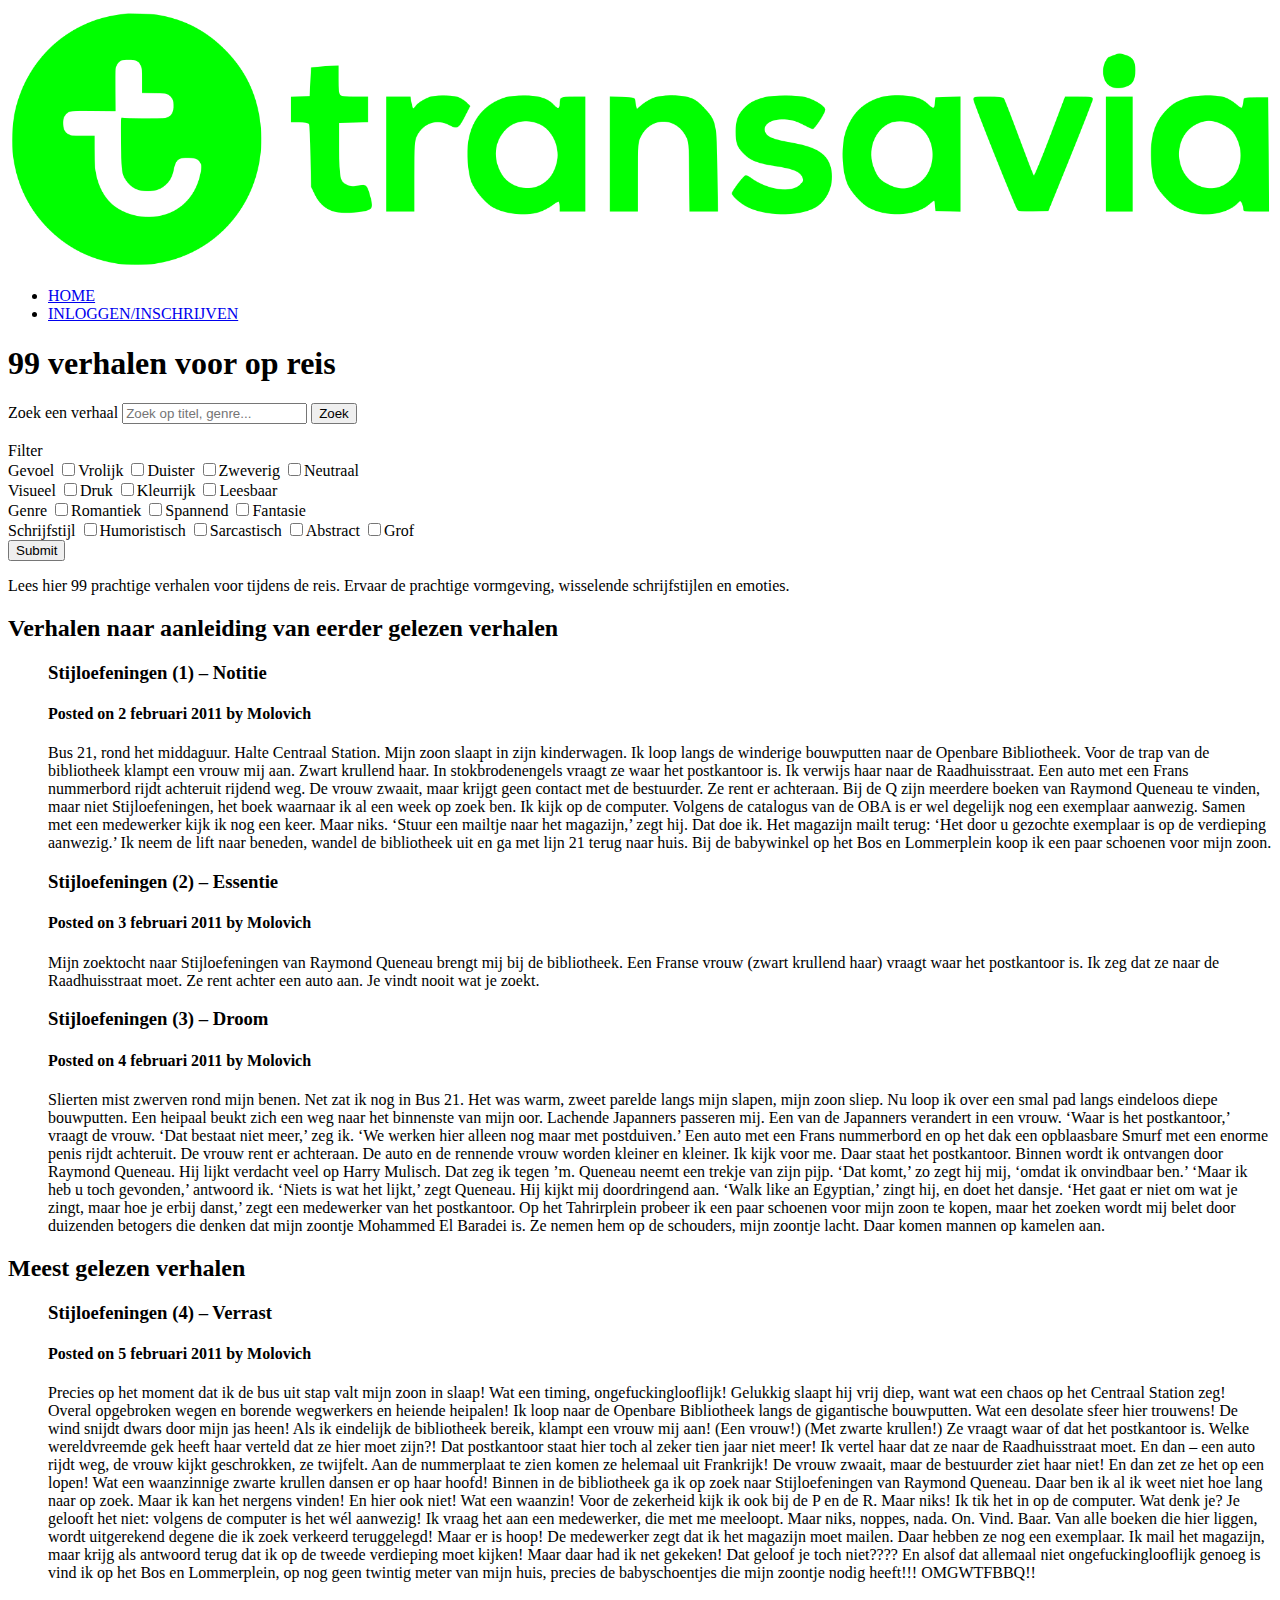
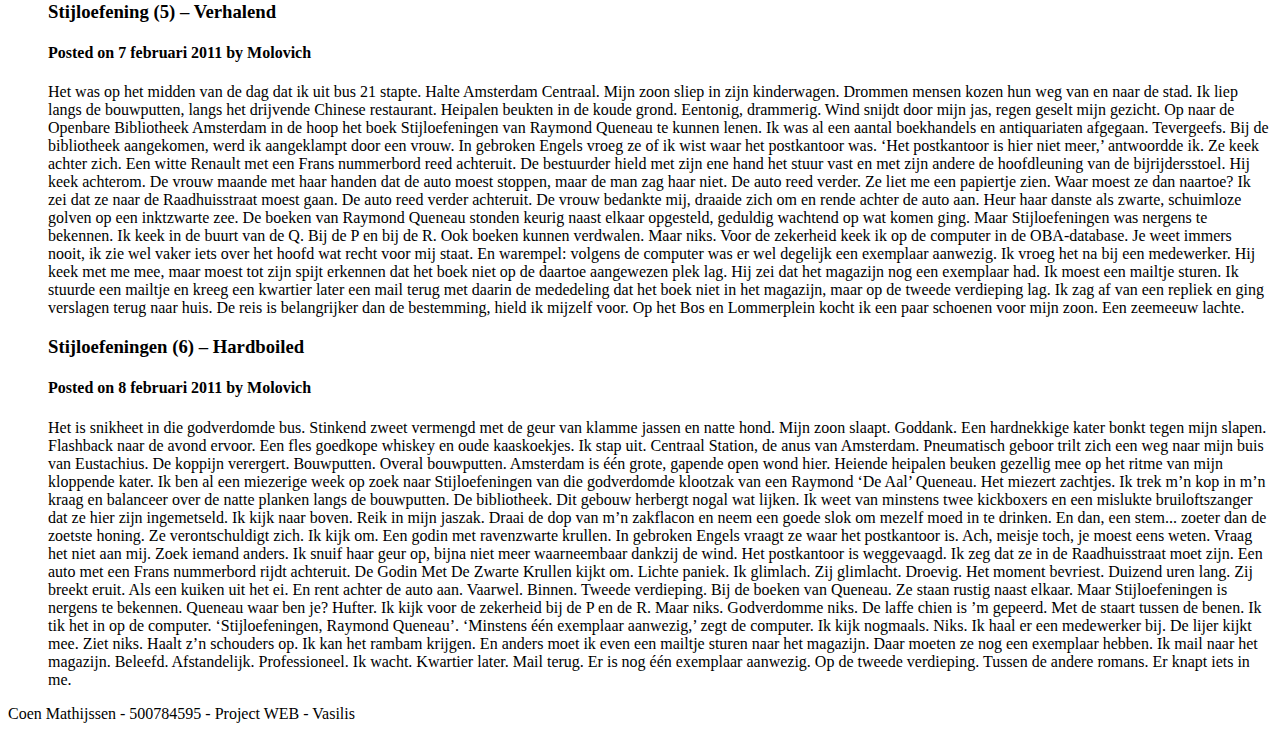
==== index.html @ f08369a9 "Initial commit" ====
<!DOCTYPE html>
<html>

<head>

    <link href="https://fonts.googleapis.com/css?family=Dosis" rel="stylesheet">
    <link href="https://fonts.googleapis.com/css?family=Roboto" rel="stylesheet">



    <meta charset="utf-8">
    <meta http-equiv="X-UA-Compatible" content="IE=edge">
    <title>Transavia verhalen website</title>
    <meta name="description" content="De home pagina van de Portfolio wesbite Coen Mathijssen">
    <link rel="stylesheet" href="main.css">
    <meta name="viewport" content="width=device-width, initial-scale=1">
</head>

<header>


    <img src="afbeeldingen/Logo_for_Transavia.svg.png" alt="logo Transavia" style="width: 100%">

    <ul>
        <li><a href="index.html">HOME</a></li>
        <li><a href="inloggen-inschrijven.html">INLOGGEN/INSCHRIJVEN</a></li>
    </ul>

    <h1>99 verhalen voor op reis</h1>

    <label>Zoek een verhaal</label>
    <input type="text" placeholder="Zoek op titel, genre...">
    <input type="submit" value="Zoek">

    <br>
    <br>
    <label>Filter</label>
    <form>

        <label>Gevoel</label>
        <input type="checkbox" name="gevoel" value="Vrolijk">Vrolijk
        <input type="checkbox" name="gevoel" value="Duister">Duister
        <input type="checkbox" name="gevoel" value="Zweverig">Zweverig
        <input type="checkbox" name="gevoel" value="Neutraal">Neutraal
        <br>

        <label>Visueel</label>
        <input type="checkbox" name="visueel" value="Druk">Druk
        <input type="checkbox" name="visueel" value="Kleurrijk">Kleurrijk
        <input type="checkbox" name="visueel" value="Leesbaar">Leesbaar
        <br>

        <label>Genre</label>
        <input type="checkbox" name="genre" value="Romantiek">Romantiek
        <input type="checkbox" name="genre" value="Spanned">Spannend
        <input type="checkbox" name="genre" value="Fantasie">Fantasie
        <br>

        <label>Schrijfstijl</label>
        <input type="checkbox" name="schrijfstijl" value="Humoristisch">Humoristisch
        <input type="checkbox" name="schrijfstijl" value="Sarcastisch">Sarcastisch
        <input type="checkbox" name="schrijfstijl" value="Abstract">Abstract
        <input type="checkbox" name="schrijfstijl" value="Grof">Grof
        <br>




        <input type="submit" value="Submit">
    </form>



</header>


<body>

    <p> Lees hier 99 prachtige verhalen voor tijdens de reis. Ervaar de prachtige vormgeving, wisselende schrijfstijlen en emoties. </p>



    <section>

        <h2>Verhalen naar aanleiding van eerder gelezen verhalen</h2>
        <ul style="list-style-type:none">



            <li>
                <h3>Stijloefeningen (1) – Notitie</h3>
                <h4>Posted on 2 februari 2011 by Molovich</h4>
                <p>Bus 21, rond het middaguur. Halte Centraal Station. Mijn zoon slaapt in zijn kinderwagen. Ik loop langs de winderige bouwputten naar de Openbare Bibliotheek. Voor de trap van de bibliotheek klampt een vrouw mij aan. Zwart krullend haar. In stokbrodenengels vraagt ze waar het postkantoor is. Ik verwijs haar naar de Raadhuisstraat. Een auto met een Frans nummerbord rijdt achteruit rijdend weg. De vrouw zwaait, maar krijgt geen contact met de bestuurder. Ze rent er achteraan. Bij de Q zijn meerdere boeken van Raymond Queneau te vinden, maar niet Stijloefeningen, het boek waarnaar ik al een week op zoek ben. Ik kijk op de computer. Volgens de catalogus van de OBA is er wel degelijk nog een exemplaar aanwezig. Samen met een medewerker kijk ik nog een keer. Maar niks. ‘Stuur een mailtje naar het magazijn,’ zegt hij. Dat doe ik. Het magazijn mailt terug: ‘Het door u gezochte exemplaar is op de verdieping aanwezig.’ Ik neem de lift naar beneden, wandel de bibliotheek uit en ga met lijn 21 terug naar huis. Bij de babywinkel op het Bos en Lommerplein koop ik een paar schoenen voor mijn zoon.</p>
            </li>




            <li>
                <h3>Stijloefeningen (2) – Essentie</h3>
                <h4>Posted on 3 februari 2011 by Molovich</h4>
                <p>Mijn zoektocht naar Stijloefeningen van Raymond Queneau brengt mij bij de bibliotheek. Een Franse vrouw (zwart krullend haar) vraagt waar het postkantoor is. Ik zeg dat ze naar de Raadhuisstraat moet. Ze rent achter een auto aan. Je vindt nooit wat je zoekt.</p>
            </li>




            <li>
                <h3>Stijloefeningen (3) – Droom</h3>
                <h4>Posted on 4 februari 2011 by Molovich</h4>
                <p>Slierten mist zwerven rond mijn benen. Net zat ik nog in Bus 21. Het was warm, zweet parelde langs mijn slapen, mijn zoon sliep. Nu loop ik over een smal pad langs eindeloos diepe bouwputten. Een heipaal beukt zich een weg naar het binnenste van mijn oor. Lachende Japanners passeren mij. Een van de Japanners verandert in een vrouw. ‘Waar is het postkantoor,’ vraagt de vrouw. ‘Dat bestaat niet meer,’ zeg ik. ‘We werken hier alleen nog maar met postduiven.’ Een auto met een Frans nummerbord en op het dak een opblaasbare Smurf met een enorme penis rijdt achteruit. De vrouw rent er achteraan. De auto en de rennende vrouw worden kleiner en kleiner. Ik kijk voor me. Daar staat het postkantoor. Binnen wordt ik ontvangen door Raymond Queneau. Hij lijkt verdacht veel op Harry Mulisch. Dat zeg ik tegen ’m. Queneau neemt een trekje van zijn pijp. ‘Dat komt,’ zo zegt hij mij, ‘omdat ik onvindbaar ben.’ ‘Maar ik heb u toch gevonden,’ antwoord ik. ‘Niets is wat het lijkt,’ zegt Queneau. Hij kijkt mij doordringend aan. ‘Walk like an Egyptian,’ zingt hij, en doet het dansje. ‘Het gaat er niet om wat je zingt, maar hoe je erbij danst,’ zegt een medewerker van het postkantoor. Op het Tahrirplein probeer ik een paar schoenen voor mijn zoon te kopen, maar het zoeken wordt mij belet door duizenden betogers die denken dat mijn zoontje Mohammed El Baradei is. Ze nemen hem op de schouders, mijn zoontje lacht. Daar komen mannen op kamelen aan.</p>
            </li>



        </ul>

    </section>





    <section>

        <h2>Meest gelezen verhalen</h2>
        <ul style="list-style-type:none">



            <li>
                <h3>Stijloefeningen (4) – Verrast</h3>
                <h4>Posted on 5 februari 2011 by Molovich</h4>
                <p>Precies op het moment dat ik de bus uit stap valt mijn zoon in slaap! Wat een timing, ongefuckinglooflijk! Gelukkig slaapt hij vrij diep, want wat een chaos op het Centraal Station zeg! Overal opgebroken wegen en borende wegwerkers en heiende heipalen! Ik loop naar de Openbare Bibliotheek langs de gigantische bouwputten. Wat een desolate sfeer hier trouwens! De wind snijdt dwars door mijn jas heen! Als ik eindelijk de bibliotheek bereik, klampt een vrouw mij aan! (Een vrouw!) (Met zwarte krullen!) Ze vraagt waar of dat het postkantoor is. Welke wereldvreemde gek heeft haar verteld dat ze hier moet zijn?! Dat postkantoor staat hier toch al zeker tien jaar niet meer! Ik vertel haar dat ze naar de Raadhuisstraat moet. En dan – een auto rijdt weg, de vrouw kijkt geschrokken, ze twijfelt. Aan de nummerplaat te zien komen ze helemaal uit Frankrijk! De vrouw zwaait, maar de bestuurder ziet haar niet! En dan zet ze het op een lopen! Wat een waanzinnige zwarte krullen dansen er op haar hoofd! Binnen in de bibliotheek ga ik op zoek naar Stijloefeningen van Raymond Queneau. Daar ben ik al ik weet niet hoe lang naar op zoek. Maar ik kan het nergens vinden! En hier ook niet! Wat een waanzin! Voor de zekerheid kijk ik ook bij de P en de R. Maar niks! Ik tik het in op de computer. Wat denk je? Je gelooft het niet: volgens de computer is het wél aanwezig! Ik vraag het aan een medewerker, die met me meeloopt. Maar niks, noppes, nada. On. Vind. Baar. Van alle boeken die hier liggen, wordt uitgerekend degene die ik zoek verkeerd teruggelegd! Maar er is hoop! De medewerker zegt dat ik het magazijn moet mailen. Daar hebben ze nog een exemplaar. Ik mail het magazijn, maar krijg als antwoord terug dat ik op de tweede verdieping moet kijken! Maar daar had ik net gekeken! Dat geloof je toch niet???? En alsof dat allemaal niet ongefuckinglooflijk genoeg is vind ik op het Bos en Lommerplein, op nog geen twintig meter van mijn huis, precies de babyschoentjes die mijn zoontje nodig heeft!!! OMGWTFBBQ!!</p>
            </li>




            <li>
                <h3>Stijloefening (5) – Verhalend</h3>
                <h4>Posted on 7 februari 2011 by Molovich</h4>
                <p>Het was op het midden van de dag dat ik uit bus 21 stapte. Halte Amsterdam Centraal. Mijn zoon sliep in zijn kinderwagen. Drommen mensen kozen hun weg van en naar de stad. Ik liep langs de bouwputten, langs het drijvende Chinese restaurant. Heipalen beukten in de koude grond. Eentonig, drammerig. Wind snijdt door mijn jas, regen geselt mijn gezicht. Op naar de Openbare Bibliotheek Amsterdam in de hoop het boek Stijloefeningen van Raymond Queneau te kunnen lenen. Ik was al een aantal boekhandels en antiquariaten afgegaan. Tevergeefs. Bij de bibliotheek aangekomen, werd ik aangeklampt door een vrouw. In gebroken Engels vroeg ze of ik wist waar het postkantoor was. ‘Het postkantoor is hier niet meer,’ antwoordde ik. Ze keek achter zich. Een witte Renault met een Frans nummerbord reed achteruit. De bestuurder hield met zijn ene hand het stuur vast en met zijn andere de hoofdleuning van de bijrijdersstoel. Hij keek achterom. De vrouw maande met haar handen dat de auto moest stoppen, maar de man zag haar niet. De auto reed verder. Ze liet me een papiertje zien. Waar moest ze dan naartoe? Ik zei dat ze naar de Raadhuisstraat moest gaan. De auto reed verder achteruit. De vrouw bedankte mij, draaide zich om en rende achter de auto aan. Heur haar danste als zwarte, schuimloze golven op een inktzwarte zee. De boeken van Raymond Queneau stonden keurig naast elkaar opgesteld, geduldig wachtend op wat komen ging. Maar Stijloefeningen was nergens te bekennen. Ik keek in de buurt van de Q. Bij de P en bij de R. Ook boeken kunnen verdwalen. Maar niks. Voor de zekerheid keek ik op de computer in de OBA-database. Je weet immers nooit, ik zie wel vaker iets over het hoofd wat recht voor mij staat. En warempel: volgens de computer was er wel degelijk een exemplaar aanwezig. Ik vroeg het na bij een medewerker. Hij keek met me mee, maar moest tot zijn spijt erkennen dat het boek niet op de daartoe aangewezen plek lag. Hij zei dat het magazijn nog een exemplaar had. Ik moest een mailtje sturen. Ik stuurde een mailtje en kreeg een kwartier later een mail terug met daarin de mededeling dat het boek niet in het magazijn, maar op de tweede verdieping lag. Ik zag af van een repliek en ging verslagen terug naar huis. De reis is belangrijker dan de bestemming, hield ik mijzelf voor. Op het Bos en Lommerplein kocht ik een paar schoenen voor mijn zoon. Een zeemeeuw lachte.</p>
            </li>




            <li>
                <h3>Stijloefeningen (6) – Hardboiled</h3>
                <h4>Posted on 8 februari 2011 by Molovich</h4>
                <p>Het is snikheet in die godverdomde bus. Stinkend zweet vermengd met de geur van klamme jassen en natte hond. Mijn zoon slaapt. Goddank. Een hardnekkige kater bonkt tegen mijn slapen. Flashback naar de avond ervoor. Een fles goedkope whiskey en oude kaaskoekjes. Ik stap uit. Centraal Station, de anus van Amsterdam. Pneumatisch geboor trilt zich een weg naar mijn buis van Eustachius. De koppijn verergert. Bouwputten. Overal bouwputten. Amsterdam is één grote, gapende open wond hier. Heiende heipalen beuken gezellig mee op het ritme van mijn kloppende kater. Ik ben al een miezerige week op zoek naar Stijloefeningen van die godverdomde klootzak van een Raymond ‘De Aal’ Queneau. Het miezert zachtjes. Ik trek m’n kop in m’n kraag en balanceer over de natte planken langs de bouwputten. De bibliotheek. Dit gebouw herbergt nogal wat lijken. Ik weet van minstens twee kickboxers en een mislukte bruiloftszanger dat ze hier zijn ingemetseld. Ik kijk naar boven. Reik in mijn jaszak. Draai de dop van m’n zakflacon en neem een goede slok om mezelf moed in te drinken. En dan, een stem... zoeter dan de zoetste honing. Ze verontschuldigt zich. Ik kijk om. Een godin met ravenzwarte krullen. In gebroken Engels vraagt ze waar het postkantoor is. Ach, meisje toch, je moest eens weten. Vraag het niet aan mij. Zoek iemand anders. Ik snuif haar geur op, bijna niet meer waarneembaar dankzij de wind. Het postkantoor is weggevaagd. Ik zeg dat ze in de Raadhuisstraat moet zijn. Een auto met een Frans nummerbord rijdt achteruit. De Godin Met De Zwarte Krullen kijkt om. Lichte paniek. Ik glimlach. Zij glimlacht. Droevig. Het moment bevriest. Duizend uren lang. Zij breekt eruit. Als een kuiken uit het ei. En rent achter de auto aan. Vaarwel. Binnen. Tweede verdieping. Bij de boeken van Queneau. Ze staan rustig naast elkaar. Maar Stijloefeningen is nergens te bekennen. Queneau waar ben je? Hufter. Ik kijk voor de zekerheid bij de P en de R. Maar niks. Godverdomme niks. De laffe chien is ’m gepeerd. Met de staart tussen de benen. Ik tik het in op de computer. ‘Stijloefeningen, Raymond Queneau’. ‘Minstens één exemplaar aanwezig,’ zegt de computer. Ik kijk nogmaals. Niks. Ik haal er een medewerker bij. De lijer kijkt mee. Ziet niks. Haalt z’n schouders op. Ik kan het rambam krijgen. En anders moet ik even een mailtje sturen naar het magazijn. Daar moeten ze nog een exemplaar hebben. Ik mail naar het magazijn. Beleefd. Afstandelijk. Professioneel. Ik wacht. Kwartier later. Mail terug. Er is nog één exemplaar aanwezig. Op de tweede verdieping. Tussen de andere romans. Er knapt iets in me.</p>
            </li>



        </ul>


    </section>




    <footer>
        <p>Coen Mathijssen - 500784595 - Project WEB - Vasilis</p>
    </footer>



</body>


</html>
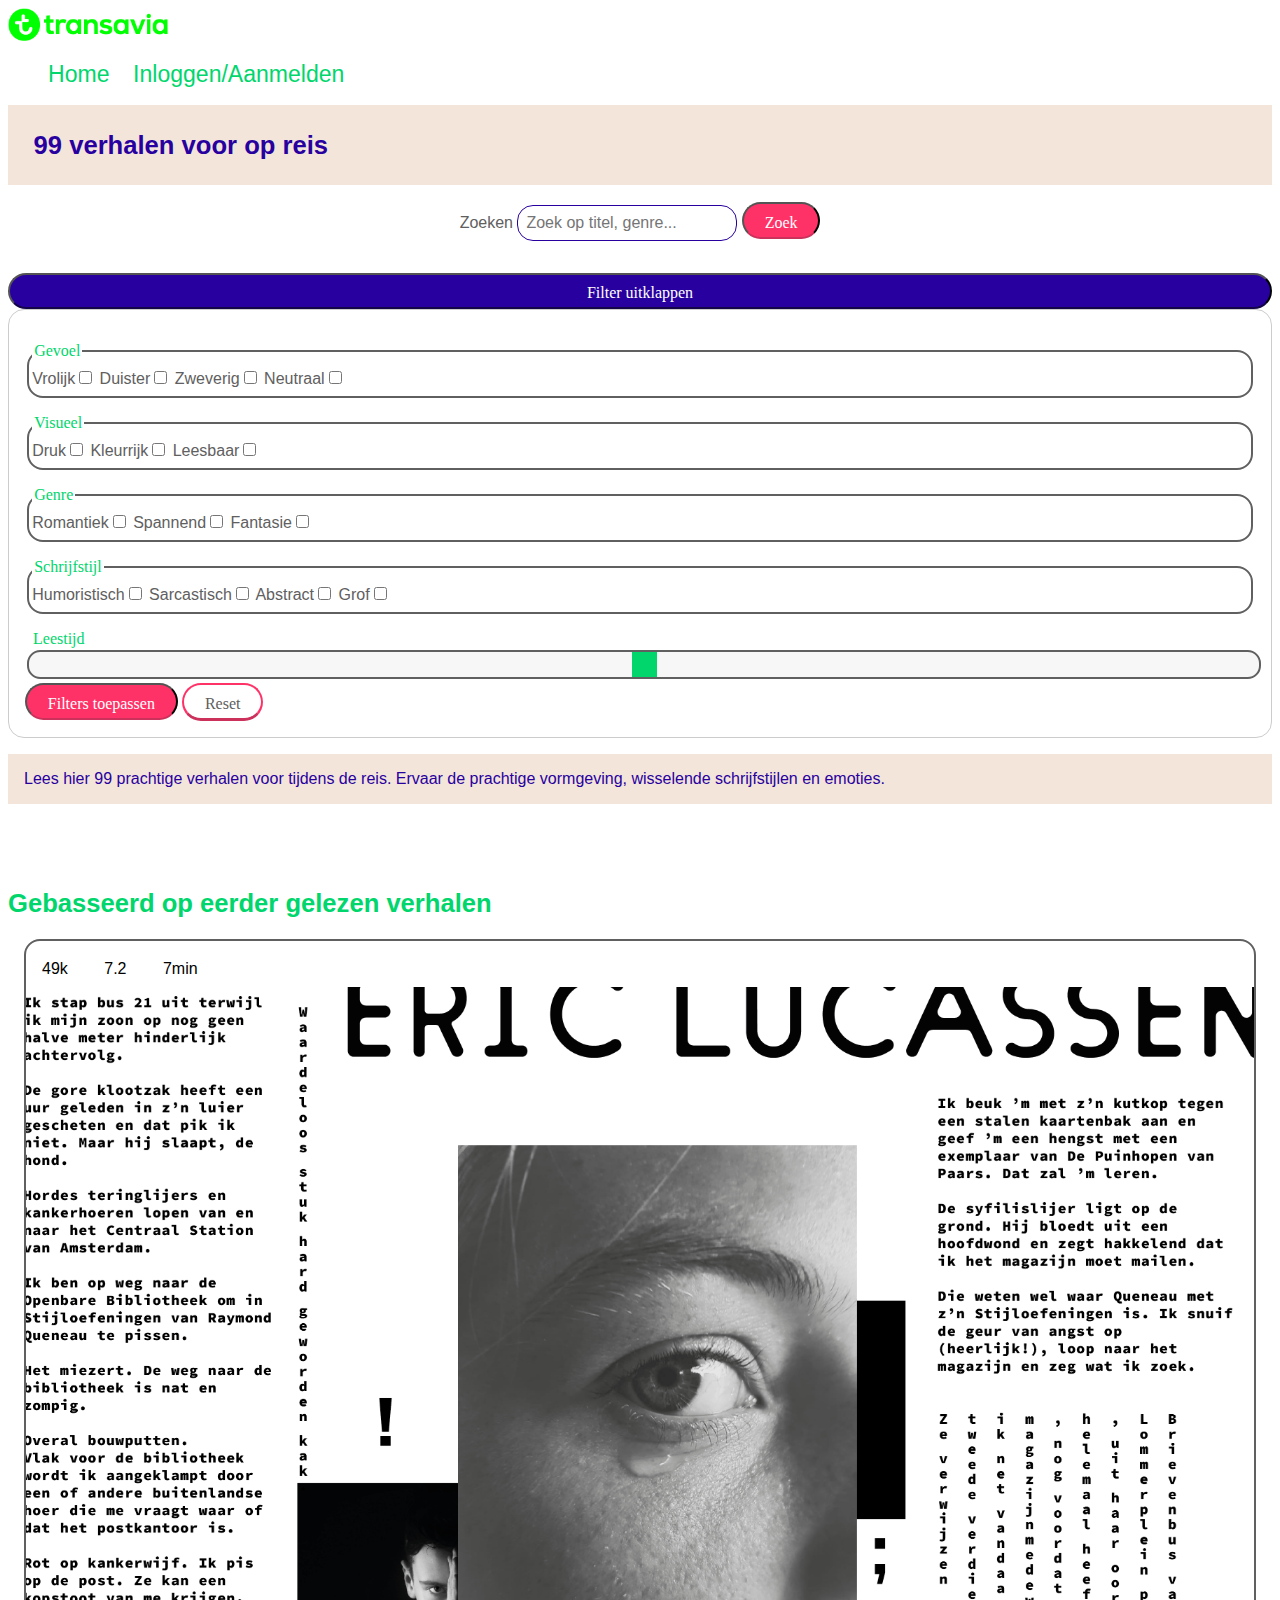
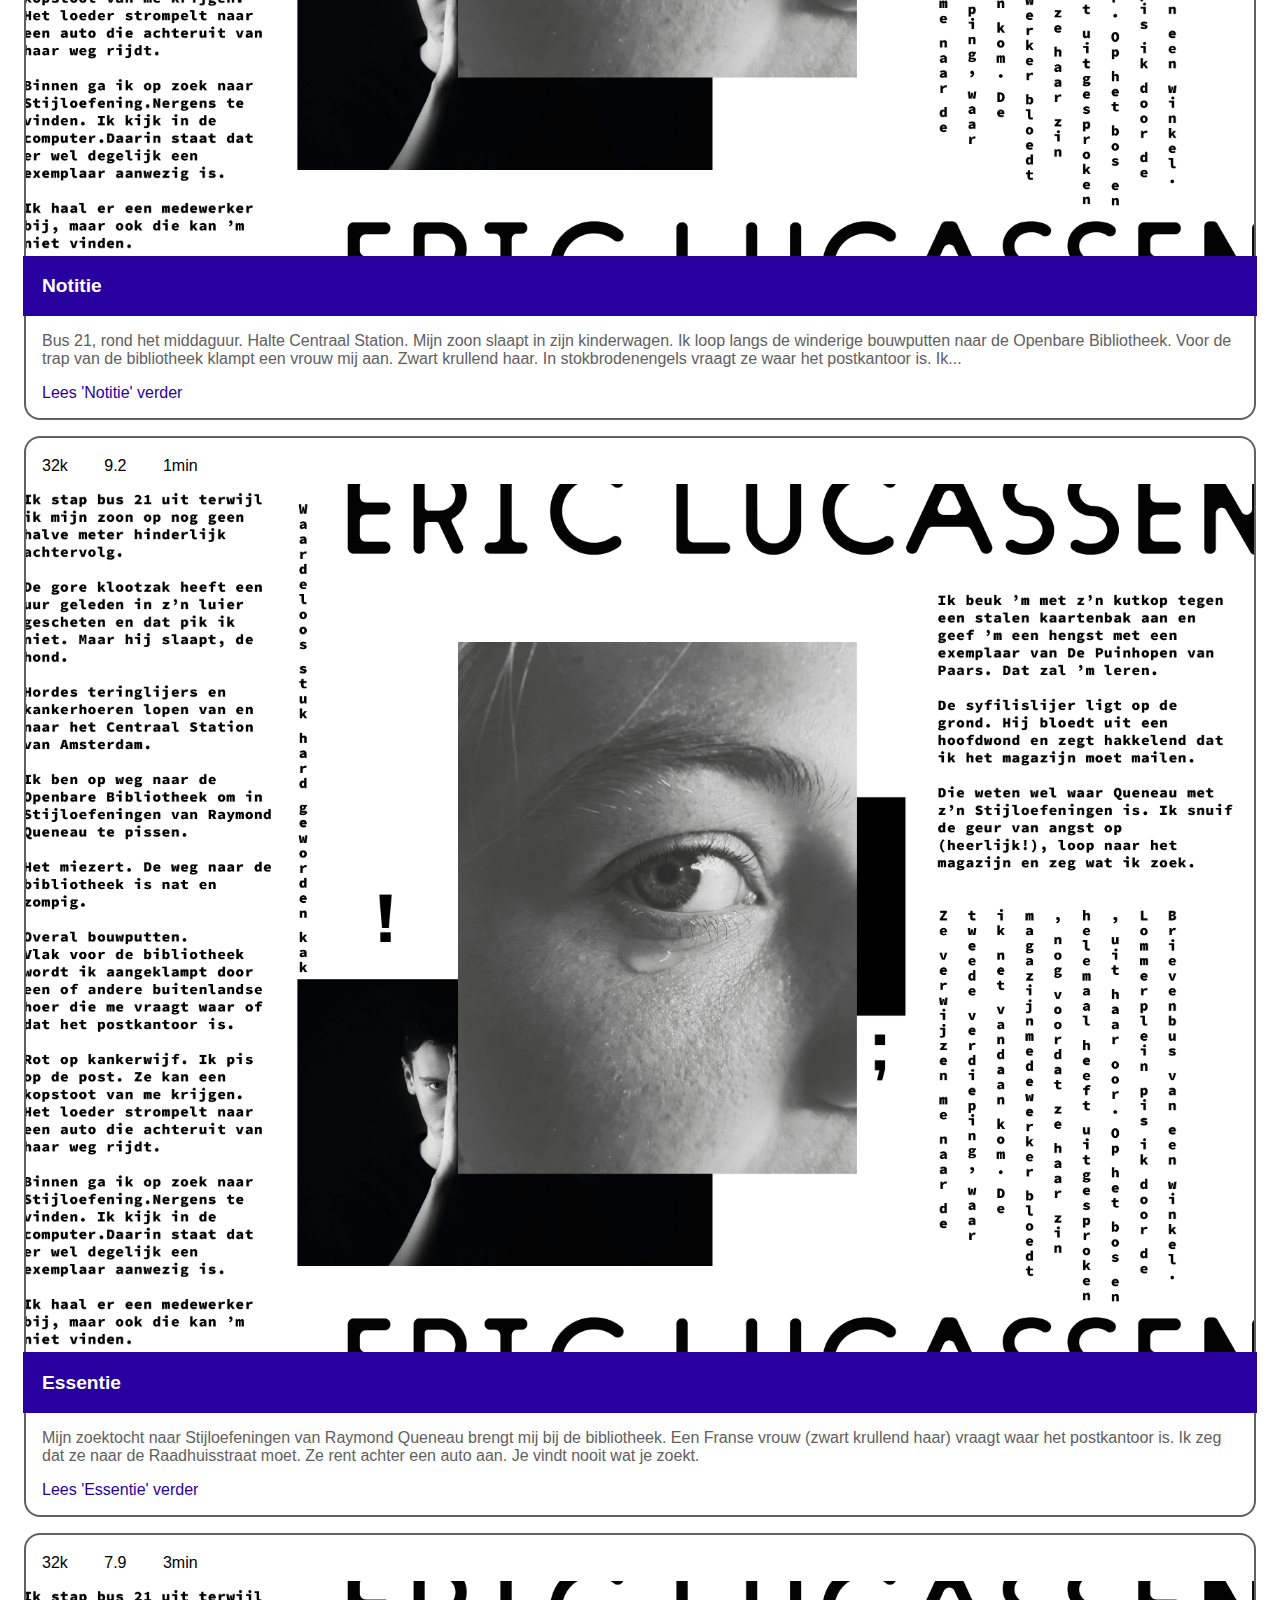
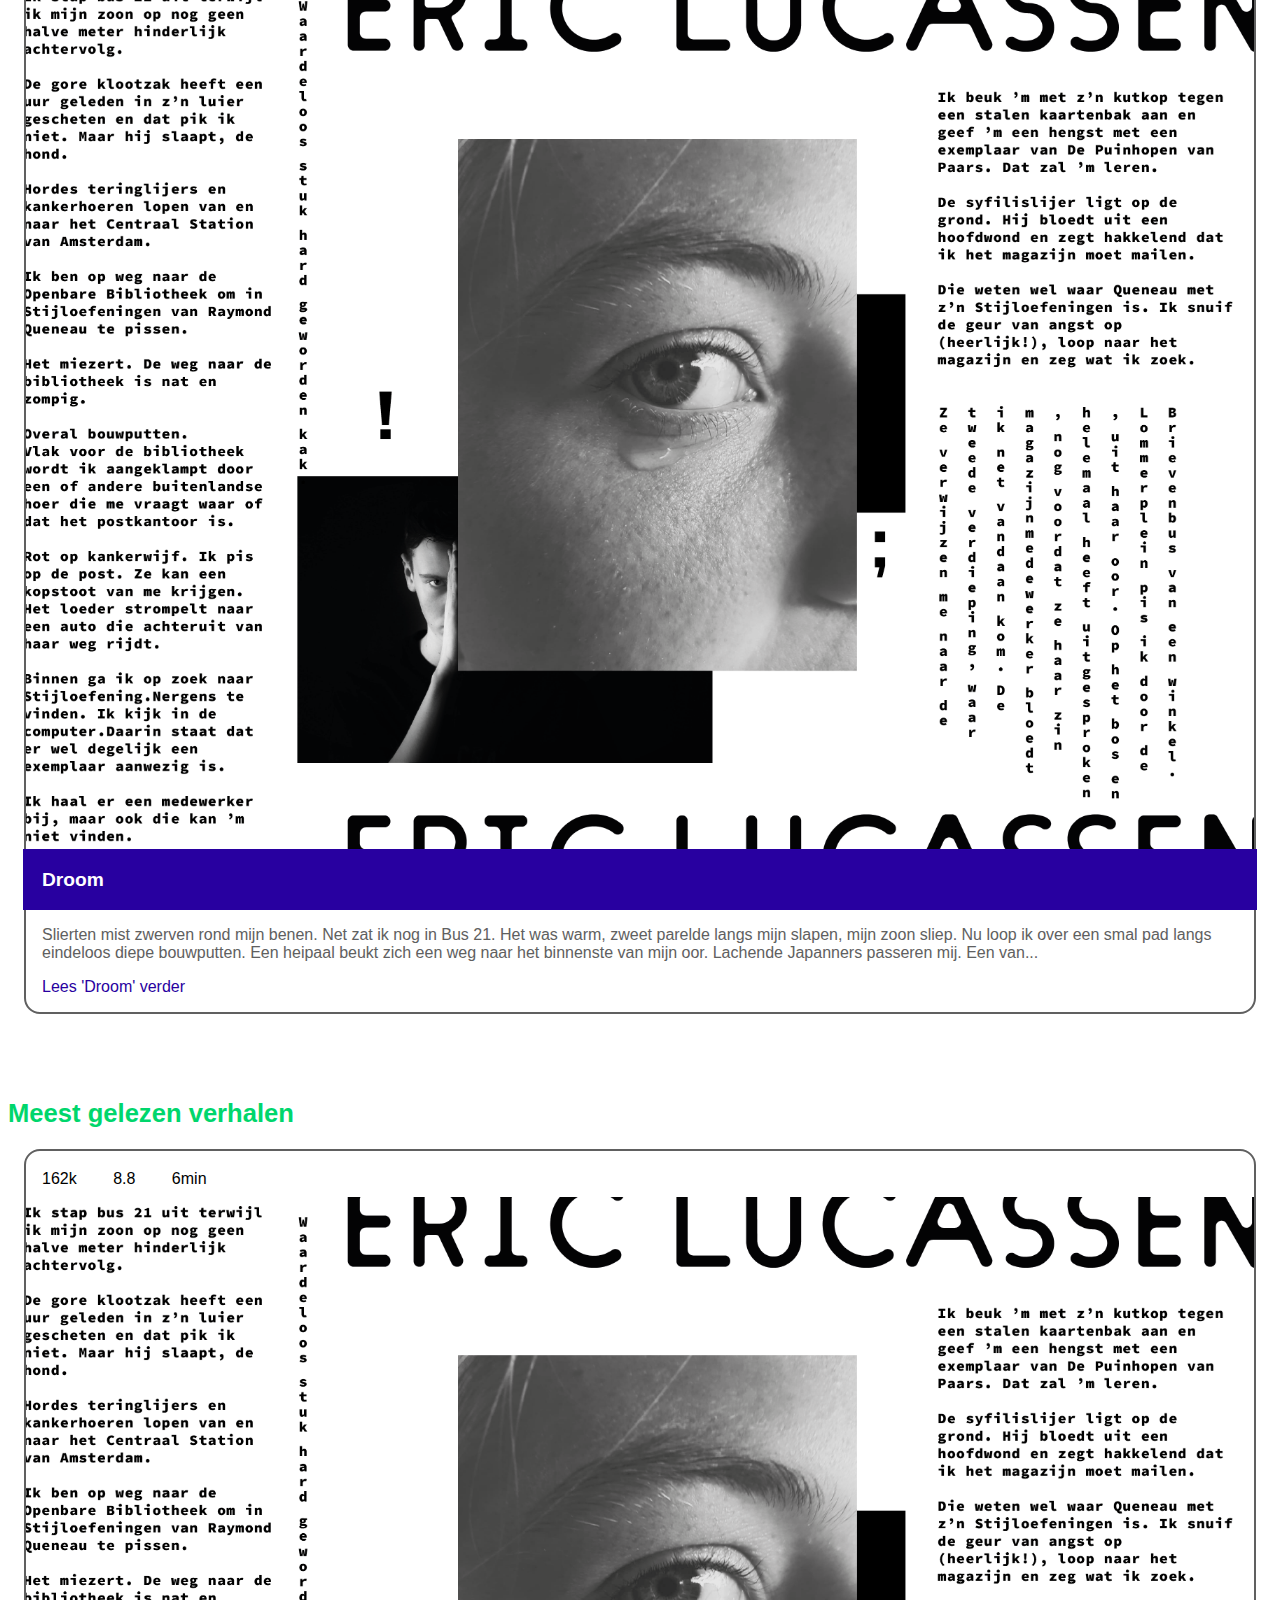
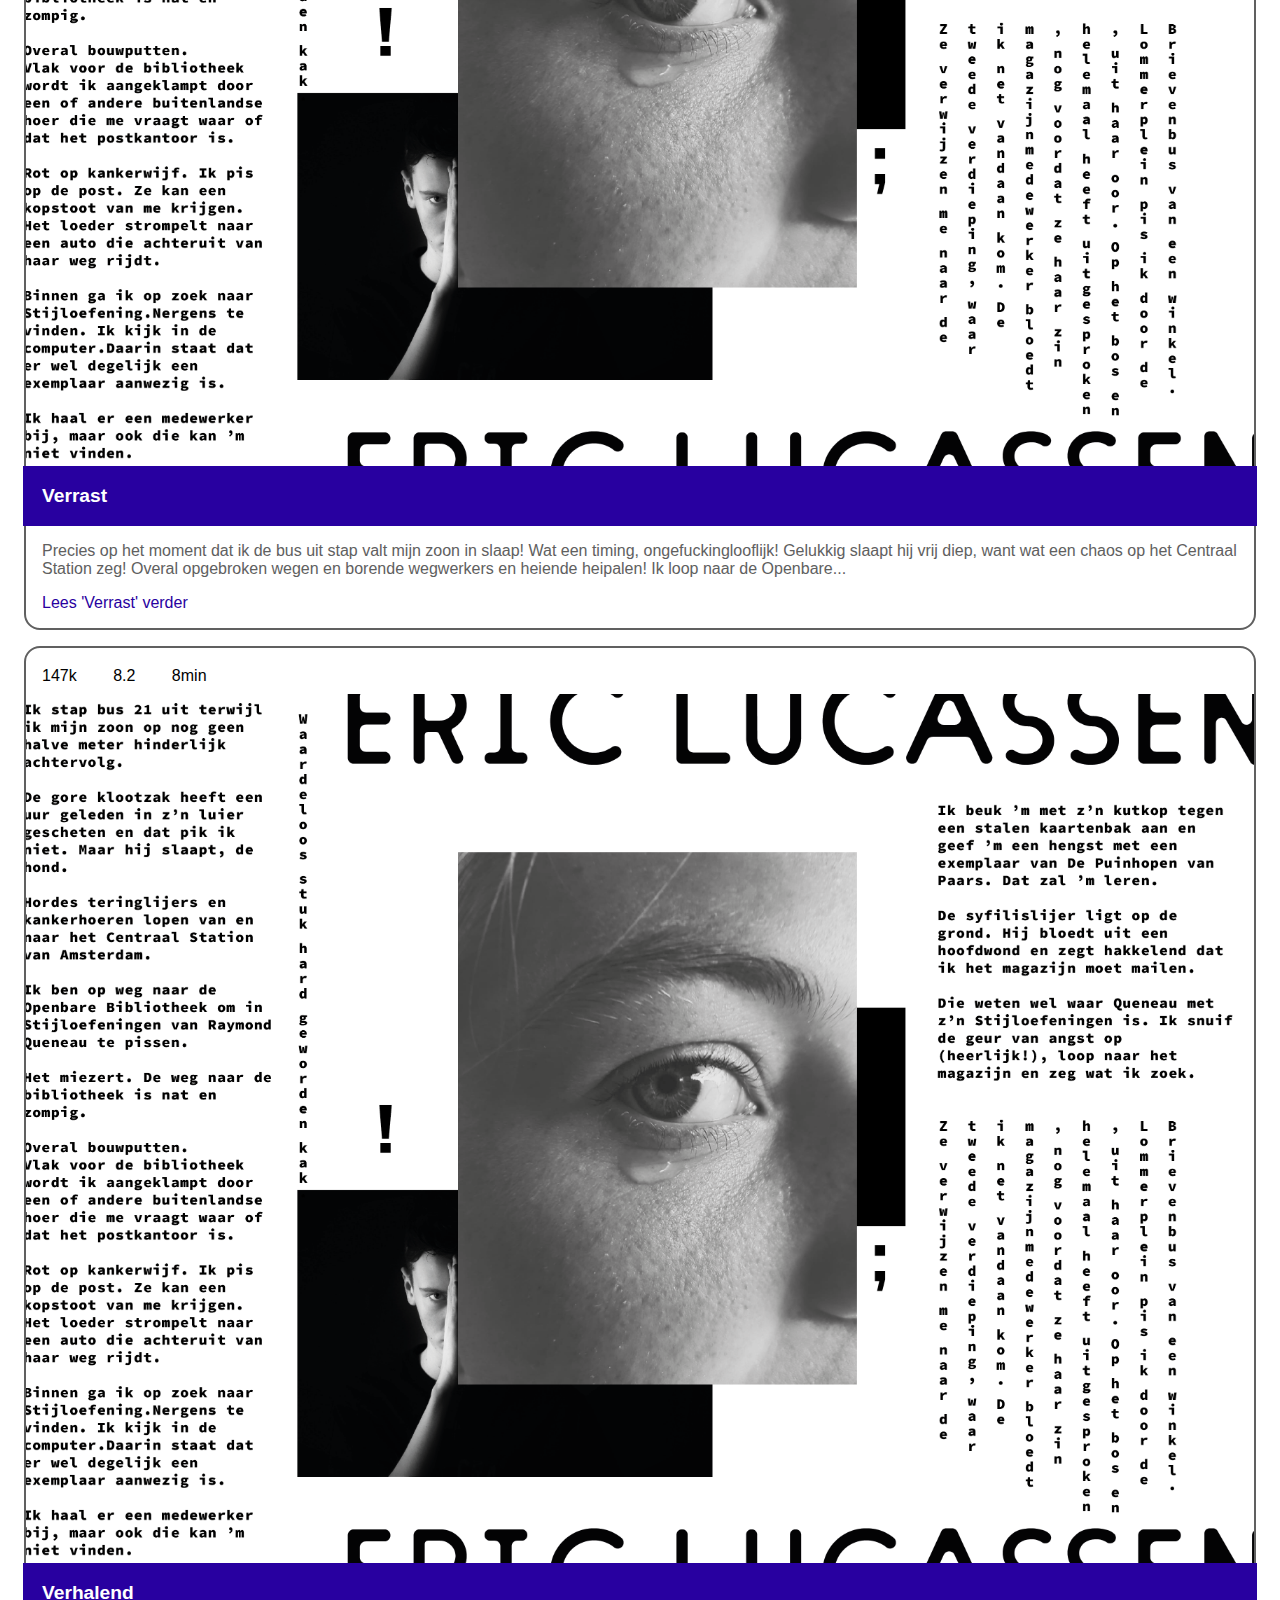
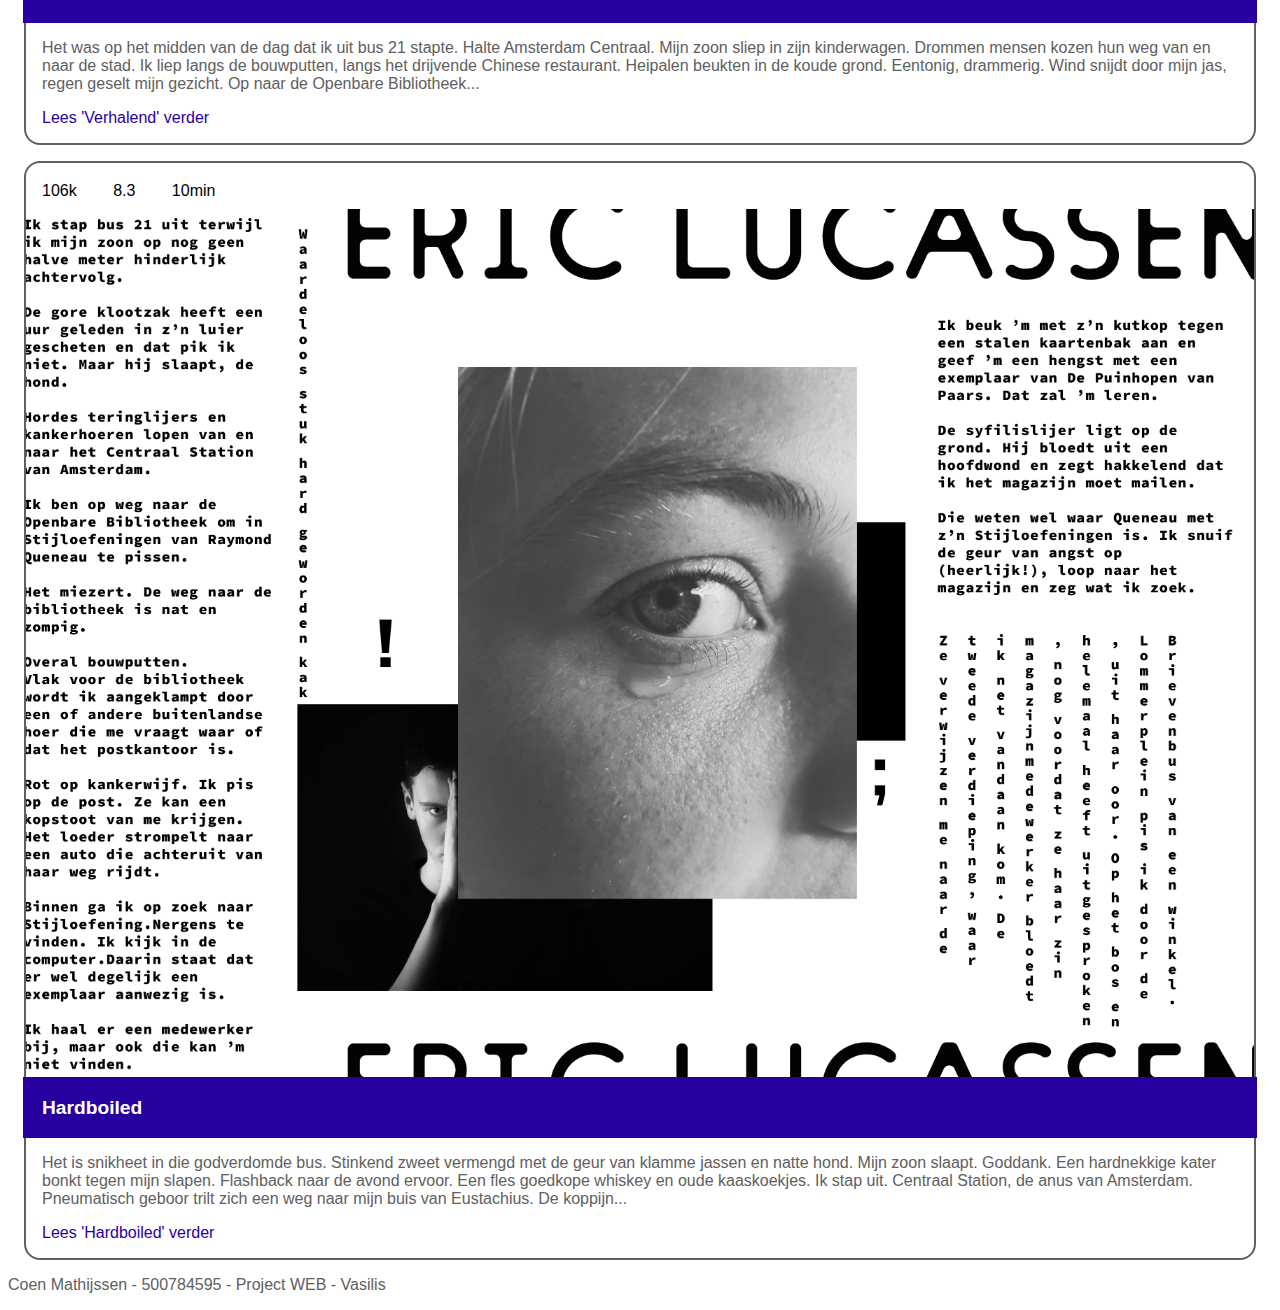
==== commit 843a8592: "FED-HTML&CSS.Overzichtspagina-Coen.Mathijssen" ====
--- a/index.html
+++ b/index.html
@@ -1,7 +1,11 @@
 <!DOCTYPE html>
-<html>
+<html lang="nl">
 
 <head>
+
+    <link rel="stylesheet" href="https://use.fontawesome.com/releases/v5.3.1/css/all.css" integrity="sha384-mzrmE5qonljUremFsqc01SB46JvROS7bZs3IO2EmfFsd15uHvIt+Y8vEf7N7fWAU" crossorigin="anonymous">
+
+    <link rel="stylesheet" type="text/css" href="CSS/stylesheet.css">
 
     <link href="https://fonts.googleapis.com/css?family=Dosis" rel="stylesheet">
     <link href="https://fonts.googleapis.com/css?family=Roboto" rel="stylesheet">
@@ -12,108 +16,162 @@
     <meta http-equiv="X-UA-Compatible" content="IE=edge">
     <title>Transavia verhalen website</title>
     <meta name="description" content="De home pagina van de Portfolio wesbite Coen Mathijssen">
-    <link rel="stylesheet" href="main.css">
     <meta name="viewport" content="width=device-width, initial-scale=1">
 </head>
 
 <header>
 
 
-    <img src="afbeeldingen/Logo_for_Transavia.svg.png" alt="logo Transavia" style="width: 100%">
-
-    <ul>
-        <li><a href="index.html">HOME</a></li>
-        <li><a href="inloggen-inschrijven.html">INLOGGEN/INSCHRIJVEN</a></li>
-    </ul>
+    <img src="afbeeldingen/Logo_for_Transavia.svg.png" class="logo" alt="logo Transavia">
+
+    <nav>
+        <ul>
+            <li class="navigatie"><a href="index.html" class="navigatie">Home</a></li>
+            <li class="navigatie"><a href="inloggen-inschrijven.html" class="navigatie">Inloggen/Aanmelden</a></li>
+        </ul>
+    </nav>
+
 
     <h1>99 verhalen voor op reis</h1>
 
-    <label>Zoek een verhaal</label>
+
+
+
+    <form class="zoekbalk">
+        <label>Zoeken
     <input type="text" placeholder="Zoek op titel, genre...">
-    <input type="submit" value="Zoek">
-
-    <br>
-    <br>
-    <label>Filter</label>
-    <form>
-
-        <label>Gevoel</label>
-        <input type="checkbox" name="gevoel" value="Vrolijk">Vrolijk
-        <input type="checkbox" name="gevoel" value="Duister">Duister
-        <input type="checkbox" name="gevoel" value="Zweverig">Zweverig
-        <input type="checkbox" name="gevoel" value="Neutraal">Neutraal
-        <br>
-
-        <label>Visueel</label>
-        <input type="checkbox" name="visueel" value="Druk">Druk
-        <input type="checkbox" name="visueel" value="Kleurrijk">Kleurrijk
-        <input type="checkbox" name="visueel" value="Leesbaar">Leesbaar
-        <br>
-
-        <label>Genre</label>
-        <input type="checkbox" name="genre" value="Romantiek">Romantiek
-        <input type="checkbox" name="genre" value="Spanned">Spannend
-        <input type="checkbox" name="genre" value="Fantasie">Fantasie
-        <br>
-
-        <label>Schrijfstijl</label>
-        <input type="checkbox" name="schrijfstijl" value="Humoristisch">Humoristisch
-        <input type="checkbox" name="schrijfstijl" value="Sarcastisch">Sarcastisch
-        <input type="checkbox" name="schrijfstijl" value="Abstract">Abstract
-        <input type="checkbox" name="schrijfstijl" value="Grof">Grof
-        <br>
-
-
-
-
-        <input type="submit" value="Submit">
+    </label>
+        <input type="submit" value="Zoek">
     </form>
 
 
+    <button class="toggle">Filter uitklappen</button>
+    <form class="filter-veld">
+        <fieldset>
+            <legend>Gevoel</legend>
+            <label>Vrolijk<input type="checkbox"></label>
+            <label>Duister<input type="checkbox"></label>
+            <label>Zweverig<input type="checkbox"></label>
+            <label>Neutraal<input type="checkbox"></label>
+        </fieldset>
+
+        <fieldset>
+            <legend>Visueel</legend>
+            <label>Druk<input type="checkbox"></label>
+            <label>Kleurrijk<input type="checkbox"></label>
+            <label>Leesbaar<input type="checkbox"></label>
+        </fieldset>
+
+        <fieldset>
+            <legend>Genre</legend>
+            <label>Romantiek<input type="checkbox"></label>
+            <label>Spannend<input type="checkbox"></label>
+            <label>Fantasie<input type="checkbox"></label>
+        </fieldset>
+
+        <fieldset>
+            <legend>Schrijfstijl</legend>
+            <label>Humoristisch<input type="checkbox"></label>
+            <label>Sarcastisch<input type="checkbox"></label>
+            <label>Abstract<input type="checkbox"></label>
+            <label>Grof<input type="checkbox"></label>
+        </fieldset>
+
+
+        <label class="leestijd-filter">Leestijd
+  <input type="range" min="1" max="15" value="8" class="slider" id="bereik">
+</label>
+
+
+        <input type="submit" value="Filters toepassen">
+        <input type="reset" value="Reset">
+
+    </form>
+
+
 
 </header>
 
 
-<body>
-
-    <p> Lees hier 99 prachtige verhalen voor tijdens de reis. Ervaar de prachtige vormgeving, wisselende schrijfstijlen en emoties. </p>
-
-
+<p class="introtekst"> Lees hier 99 prachtige verhalen voor tijdens de reis. Ervaar de prachtige vormgeving, wisselende schrijfstijlen en emoties. </p>
+
+
+<main>
 
     <section>
 
-        <h2>Verhalen naar aanleiding van eerder gelezen verhalen</h2>
-        <ul style="list-style-type:none">
-
-
-
-            <li>
-                <h3>Stijloefeningen (1) – Notitie</h3>
-                <h4>Posted on 2 februari 2011 by Molovich</h4>
-                <p>Bus 21, rond het middaguur. Halte Centraal Station. Mijn zoon slaapt in zijn kinderwagen. Ik loop langs de winderige bouwputten naar de Openbare Bibliotheek. Voor de trap van de bibliotheek klampt een vrouw mij aan. Zwart krullend haar. In stokbrodenengels vraagt ze waar het postkantoor is. Ik verwijs haar naar de Raadhuisstraat. Een auto met een Frans nummerbord rijdt achteruit rijdend weg. De vrouw zwaait, maar krijgt geen contact met de bestuurder. Ze rent er achteraan. Bij de Q zijn meerdere boeken van Raymond Queneau te vinden, maar niet Stijloefeningen, het boek waarnaar ik al een week op zoek ben. Ik kijk op de computer. Volgens de catalogus van de OBA is er wel degelijk nog een exemplaar aanwezig. Samen met een medewerker kijk ik nog een keer. Maar niks. ‘Stuur een mailtje naar het magazijn,’ zegt hij. Dat doe ik. Het magazijn mailt terug: ‘Het door u gezochte exemplaar is op de verdieping aanwezig.’ Ik neem de lift naar beneden, wandel de bibliotheek uit en ga met lijn 21 terug naar huis. Bij de babywinkel op het Bos en Lommerplein koop ik een paar schoenen voor mijn zoon.</p>
-            </li>
-
-
-
-
-            <li>
-                <h3>Stijloefeningen (2) – Essentie</h3>
-                <h4>Posted on 3 februari 2011 by Molovich</h4>
-                <p>Mijn zoektocht naar Stijloefeningen van Raymond Queneau brengt mij bij de bibliotheek. Een Franse vrouw (zwart krullend haar) vraagt waar het postkantoor is. Ik zeg dat ze naar de Raadhuisstraat moet. Ze rent achter een auto aan. Je vindt nooit wat je zoekt.</p>
-            </li>
-
-
-
-
-            <li>
-                <h3>Stijloefeningen (3) – Droom</h3>
-                <h4>Posted on 4 februari 2011 by Molovich</h4>
-                <p>Slierten mist zwerven rond mijn benen. Net zat ik nog in Bus 21. Het was warm, zweet parelde langs mijn slapen, mijn zoon sliep. Nu loop ik over een smal pad langs eindeloos diepe bouwputten. Een heipaal beukt zich een weg naar het binnenste van mijn oor. Lachende Japanners passeren mij. Een van de Japanners verandert in een vrouw. ‘Waar is het postkantoor,’ vraagt de vrouw. ‘Dat bestaat niet meer,’ zeg ik. ‘We werken hier alleen nog maar met postduiven.’ Een auto met een Frans nummerbord en op het dak een opblaasbare Smurf met een enorme penis rijdt achteruit. De vrouw rent er achteraan. De auto en de rennende vrouw worden kleiner en kleiner. Ik kijk voor me. Daar staat het postkantoor. Binnen wordt ik ontvangen door Raymond Queneau. Hij lijkt verdacht veel op Harry Mulisch. Dat zeg ik tegen ’m. Queneau neemt een trekje van zijn pijp. ‘Dat komt,’ zo zegt hij mij, ‘omdat ik onvindbaar ben.’ ‘Maar ik heb u toch gevonden,’ antwoord ik. ‘Niets is wat het lijkt,’ zegt Queneau. Hij kijkt mij doordringend aan. ‘Walk like an Egyptian,’ zingt hij, en doet het dansje. ‘Het gaat er niet om wat je zingt, maar hoe je erbij danst,’ zegt een medewerker van het postkantoor. Op het Tahrirplein probeer ik een paar schoenen voor mijn zoon te kopen, maar het zoeken wordt mij belet door duizenden betogers die denken dat mijn zoontje Mohammed El Baradei is. Ze nemen hem op de schouders, mijn zoontje lacht. Daar komen mannen op kamelen aan.</p>
-            </li>
-
-
-
-        </ul>
+        <h2>Gebasseerd op eerder gelezen verhalen</h2>
+
+
+        <article>
+
+            <footer>
+                <i class="fas fa-eye"></i>
+                <p class="xbekeken">49k</p>
+
+                <i class="fas fa-star"></i>
+                <p class="rating">7.2</p>
+
+                <i class="fas fa-clock"></i>
+                <p class="leestijd">7min</p>
+            </footer>
+
+            <img src="afbeeldingen/verhaal-visueel-2-01.png" alt="Verhaal-gevisualiseerd">
+
+            <h3>Notitie</h3>
+
+            <p>Bus 21, rond het middaguur. Halte Centraal Station. Mijn zoon slaapt in zijn kinderwagen. Ik loop langs de winderige bouwputten naar de Openbare Bibliotheek. Voor de trap van de bibliotheek klampt een vrouw mij aan. Zwart krullend haar. In stokbrodenengels vraagt ze waar het postkantoor is. Ik...</p>
+
+            <a href="#"> <i class="fas fa-angle-right"></i> Lees 'Notitie' verder</a>
+
+        </article>
+
+        <article>
+
+            <footer>
+                <i class="fas fa-eye"></i>
+                <p class="xbekeken">32k</p>
+
+                <i class="fas fa-star"></i>
+                <p class="rating">9.2</p>
+
+                <i class="fas fa-clock"></i>
+                <p class="leestijd">1min</p>
+            </footer>
+
+            <img src="afbeeldingen/verhaal-visueel-2-01.png" alt="Verhaal-gevisualiseerd">
+
+            <h3>Essentie</h3>
+
+            <p>Mijn zoektocht naar Stijloefeningen van Raymond Queneau brengt mij bij de bibliotheek. Een Franse vrouw (zwart krullend haar) vraagt waar het postkantoor is. Ik zeg dat ze naar de Raadhuisstraat moet. Ze rent achter een auto aan. Je vindt nooit wat je zoekt.</p>
+
+            <a href="#"> <i class="fas fa-angle-right"></i> Lees 'Essentie' verder</a>
+
+        </article>
+
+        <article>
+
+            <footer>
+                <i class="fas fa-eye"></i>
+                <p class="xbekeken">32k</p>
+
+                <i class="fas fa-star"></i>
+                <p class="rating">7.9</p>
+
+                <i class="fas fa-clock"></i>
+                <p class="leestijd">3min</p>
+
+            </footer>
+
+            <img src="afbeeldingen/verhaal-visueel-2-01.png" alt="Verhaal-gevisualiseerd">
+
+            <h3>Droom</h3>
+
+            <p>Slierten mist zwerven rond mijn benen. Net zat ik nog in Bus 21. Het was warm, zweet parelde langs mijn slapen, mijn zoon sliep. Nu loop ik over een smal pad langs eindeloos diepe bouwputten. Een heipaal beukt zich een weg naar het binnenste van mijn oor. Lachende Japanners passeren mij. Een van...</p>
+
+            <a href="#"> <i class="fas fa-angle-right"></i> Lees 'Droom' verder</a>
+
+        </article>
 
     </section>
 
@@ -124,51 +182,94 @@
     <section>
 
         <h2>Meest gelezen verhalen</h2>
-        <ul style="list-style-type:none">
-
-
-
-            <li>
-                <h3>Stijloefeningen (4) – Verrast</h3>
-                <h4>Posted on 5 februari 2011 by Molovich</h4>
-                <p>Precies op het moment dat ik de bus uit stap valt mijn zoon in slaap! Wat een timing, ongefuckinglooflijk! Gelukkig slaapt hij vrij diep, want wat een chaos op het Centraal Station zeg! Overal opgebroken wegen en borende wegwerkers en heiende heipalen! Ik loop naar de Openbare Bibliotheek langs de gigantische bouwputten. Wat een desolate sfeer hier trouwens! De wind snijdt dwars door mijn jas heen! Als ik eindelijk de bibliotheek bereik, klampt een vrouw mij aan! (Een vrouw!) (Met zwarte krullen!) Ze vraagt waar of dat het postkantoor is. Welke wereldvreemde gek heeft haar verteld dat ze hier moet zijn?! Dat postkantoor staat hier toch al zeker tien jaar niet meer! Ik vertel haar dat ze naar de Raadhuisstraat moet. En dan – een auto rijdt weg, de vrouw kijkt geschrokken, ze twijfelt. Aan de nummerplaat te zien komen ze helemaal uit Frankrijk! De vrouw zwaait, maar de bestuurder ziet haar niet! En dan zet ze het op een lopen! Wat een waanzinnige zwarte krullen dansen er op haar hoofd! Binnen in de bibliotheek ga ik op zoek naar Stijloefeningen van Raymond Queneau. Daar ben ik al ik weet niet hoe lang naar op zoek. Maar ik kan het nergens vinden! En hier ook niet! Wat een waanzin! Voor de zekerheid kijk ik ook bij de P en de R. Maar niks! Ik tik het in op de computer. Wat denk je? Je gelooft het niet: volgens de computer is het wél aanwezig! Ik vraag het aan een medewerker, die met me meeloopt. Maar niks, noppes, nada. On. Vind. Baar. Van alle boeken die hier liggen, wordt uitgerekend degene die ik zoek verkeerd teruggelegd! Maar er is hoop! De medewerker zegt dat ik het magazijn moet mailen. Daar hebben ze nog een exemplaar. Ik mail het magazijn, maar krijg als antwoord terug dat ik op de tweede verdieping moet kijken! Maar daar had ik net gekeken! Dat geloof je toch niet???? En alsof dat allemaal niet ongefuckinglooflijk genoeg is vind ik op het Bos en Lommerplein, op nog geen twintig meter van mijn huis, precies de babyschoentjes die mijn zoontje nodig heeft!!! OMGWTFBBQ!!</p>
-            </li>
-
-
-
-
-            <li>
-                <h3>Stijloefening (5) – Verhalend</h3>
-                <h4>Posted on 7 februari 2011 by Molovich</h4>
-                <p>Het was op het midden van de dag dat ik uit bus 21 stapte. Halte Amsterdam Centraal. Mijn zoon sliep in zijn kinderwagen. Drommen mensen kozen hun weg van en naar de stad. Ik liep langs de bouwputten, langs het drijvende Chinese restaurant. Heipalen beukten in de koude grond. Eentonig, drammerig. Wind snijdt door mijn jas, regen geselt mijn gezicht. Op naar de Openbare Bibliotheek Amsterdam in de hoop het boek Stijloefeningen van Raymond Queneau te kunnen lenen. Ik was al een aantal boekhandels en antiquariaten afgegaan. Tevergeefs. Bij de bibliotheek aangekomen, werd ik aangeklampt door een vrouw. In gebroken Engels vroeg ze of ik wist waar het postkantoor was. ‘Het postkantoor is hier niet meer,’ antwoordde ik. Ze keek achter zich. Een witte Renault met een Frans nummerbord reed achteruit. De bestuurder hield met zijn ene hand het stuur vast en met zijn andere de hoofdleuning van de bijrijdersstoel. Hij keek achterom. De vrouw maande met haar handen dat de auto moest stoppen, maar de man zag haar niet. De auto reed verder. Ze liet me een papiertje zien. Waar moest ze dan naartoe? Ik zei dat ze naar de Raadhuisstraat moest gaan. De auto reed verder achteruit. De vrouw bedankte mij, draaide zich om en rende achter de auto aan. Heur haar danste als zwarte, schuimloze golven op een inktzwarte zee. De boeken van Raymond Queneau stonden keurig naast elkaar opgesteld, geduldig wachtend op wat komen ging. Maar Stijloefeningen was nergens te bekennen. Ik keek in de buurt van de Q. Bij de P en bij de R. Ook boeken kunnen verdwalen. Maar niks. Voor de zekerheid keek ik op de computer in de OBA-database. Je weet immers nooit, ik zie wel vaker iets over het hoofd wat recht voor mij staat. En warempel: volgens de computer was er wel degelijk een exemplaar aanwezig. Ik vroeg het na bij een medewerker. Hij keek met me mee, maar moest tot zijn spijt erkennen dat het boek niet op de daartoe aangewezen plek lag. Hij zei dat het magazijn nog een exemplaar had. Ik moest een mailtje sturen. Ik stuurde een mailtje en kreeg een kwartier later een mail terug met daarin de mededeling dat het boek niet in het magazijn, maar op de tweede verdieping lag. Ik zag af van een repliek en ging verslagen terug naar huis. De reis is belangrijker dan de bestemming, hield ik mijzelf voor. Op het Bos en Lommerplein kocht ik een paar schoenen voor mijn zoon. Een zeemeeuw lachte.</p>
-            </li>
-
-
-
-
-            <li>
-                <h3>Stijloefeningen (6) – Hardboiled</h3>
-                <h4>Posted on 8 februari 2011 by Molovich</h4>
-                <p>Het is snikheet in die godverdomde bus. Stinkend zweet vermengd met de geur van klamme jassen en natte hond. Mijn zoon slaapt. Goddank. Een hardnekkige kater bonkt tegen mijn slapen. Flashback naar de avond ervoor. Een fles goedkope whiskey en oude kaaskoekjes. Ik stap uit. Centraal Station, de anus van Amsterdam. Pneumatisch geboor trilt zich een weg naar mijn buis van Eustachius. De koppijn verergert. Bouwputten. Overal bouwputten. Amsterdam is één grote, gapende open wond hier. Heiende heipalen beuken gezellig mee op het ritme van mijn kloppende kater. Ik ben al een miezerige week op zoek naar Stijloefeningen van die godverdomde klootzak van een Raymond ‘De Aal’ Queneau. Het miezert zachtjes. Ik trek m’n kop in m’n kraag en balanceer over de natte planken langs de bouwputten. De bibliotheek. Dit gebouw herbergt nogal wat lijken. Ik weet van minstens twee kickboxers en een mislukte bruiloftszanger dat ze hier zijn ingemetseld. Ik kijk naar boven. Reik in mijn jaszak. Draai de dop van m’n zakflacon en neem een goede slok om mezelf moed in te drinken. En dan, een stem... zoeter dan de zoetste honing. Ze verontschuldigt zich. Ik kijk om. Een godin met ravenzwarte krullen. In gebroken Engels vraagt ze waar het postkantoor is. Ach, meisje toch, je moest eens weten. Vraag het niet aan mij. Zoek iemand anders. Ik snuif haar geur op, bijna niet meer waarneembaar dankzij de wind. Het postkantoor is weggevaagd. Ik zeg dat ze in de Raadhuisstraat moet zijn. Een auto met een Frans nummerbord rijdt achteruit. De Godin Met De Zwarte Krullen kijkt om. Lichte paniek. Ik glimlach. Zij glimlacht. Droevig. Het moment bevriest. Duizend uren lang. Zij breekt eruit. Als een kuiken uit het ei. En rent achter de auto aan. Vaarwel. Binnen. Tweede verdieping. Bij de boeken van Queneau. Ze staan rustig naast elkaar. Maar Stijloefeningen is nergens te bekennen. Queneau waar ben je? Hufter. Ik kijk voor de zekerheid bij de P en de R. Maar niks. Godverdomme niks. De laffe chien is ’m gepeerd. Met de staart tussen de benen. Ik tik het in op de computer. ‘Stijloefeningen, Raymond Queneau’. ‘Minstens één exemplaar aanwezig,’ zegt de computer. Ik kijk nogmaals. Niks. Ik haal er een medewerker bij. De lijer kijkt mee. Ziet niks. Haalt z’n schouders op. Ik kan het rambam krijgen. En anders moet ik even een mailtje sturen naar het magazijn. Daar moeten ze nog een exemplaar hebben. Ik mail naar het magazijn. Beleefd. Afstandelijk. Professioneel. Ik wacht. Kwartier later. Mail terug. Er is nog één exemplaar aanwezig. Op de tweede verdieping. Tussen de andere romans. Er knapt iets in me.</p>
-            </li>
-
-
-
-        </ul>
+
+
+
+            <article>
+
+                <footer>
+                    <i class="fas fa-eye"></i>
+                    <p class="xbekeken">162k</p>
+
+                    <i class="fas fa-star"></i>
+                    <p class="rating">8.8</p>
+
+                    <i class="fas fa-clock"></i>
+                    <p class="leestijd">6min</p>
+                </footer>
+
+                <img src="afbeeldingen/verhaal-visueel-2-01.png" alt="Verhaal-gevisualiseerd">
+
+                <h3>Verrast</h3>
+
+                <p>Precies op het moment dat ik de bus uit stap valt mijn zoon in slaap! Wat een timing, ongefuckinglooflijk! Gelukkig slaapt hij vrij diep, want wat een chaos op het Centraal Station zeg! Overal opgebroken wegen en borende wegwerkers en heiende heipalen! Ik loop naar de Openbare...</p>
+
+                <a href="#"> <i class="fas fa-angle-right"></i> Lees 'Verrast' verder</a>
+
+            </article>
+
+
+            <article>
+
+                <footer>
+                    <i class="fas fa-eye"></i>
+                    <p class="xbekeken">147k</p>
+
+                    <i class="fas fa-star"></i>
+                    <p class="rating">8.2</p>
+
+                    <i class="fas fa-clock"></i>
+                    <p class="leestijd">8min</p>
+                </footer>
+
+                <img src="afbeeldingen/verhaal-visueel-2-01.png" alt="Verhaal-gevisualiseerd">
+
+
+                <h3>Verhalend</h3>
+
+                <p>Het was op het midden van de dag dat ik uit bus 21 stapte. Halte Amsterdam Centraal. Mijn zoon sliep in zijn kinderwagen. Drommen mensen kozen hun weg van en naar de stad. Ik liep langs de bouwputten, langs het drijvende Chinese restaurant. Heipalen beukten in de koude grond. Eentonig, drammerig. Wind snijdt door mijn jas, regen geselt mijn gezicht. Op naar de Openbare Bibliotheek...</p>
+
+                <a href="#"> <i class="fas fa-angle-right"></i> Lees 'Verhalend' verder</a>
+
+            </article>
+
+
+            <article>
+
+                <footer>
+                    <i class="fas fa-eye"></i>
+                    <p class="xbekeken">106k</p>
+
+                    <i class="fas fa-star"></i>
+                    <p class="rating">8.3</p>
+
+                    <i class="fas fa-clock"></i>
+                    <p class="leestijd">10min</p>
+                </footer>
+
+                <img src="afbeeldingen/verhaal-visueel-2-01.png" alt="Verhaal-gevisualiseerd">
+
+                <h3>Hardboiled</h3>
+
+                <p>Het is snikheet in die godverdomde bus. Stinkend zweet vermengd met de geur van klamme jassen en natte hond. Mijn zoon slaapt. Goddank. Een hardnekkige kater bonkt tegen mijn slapen. Flashback naar de avond ervoor. Een fles goedkope whiskey en oude kaaskoekjes. Ik stap uit. Centraal Station, de anus van Amsterdam. Pneumatisch geboor trilt zich een weg naar mijn buis van Eustachius. De koppijn...</p>
+
+                <a href="#"> <i class="fas fa-angle-right"></i> Lees 'Hardboiled' verder</a>
+
+            </article>
 
 
     </section>
 
-
-
-
-    <footer>
-        <p>Coen Mathijssen - 500784595 - Project WEB - Vasilis</p>
-    </footer>
-
-
-
-</body>
+</main>
+
+
+
+<footer>
+    <p>Coen Mathijssen - 500784595 - Project WEB - Vasilis</p>
+</footer>
+
+
+
 
 
 </html>
--- a/CSS/stylesheet.css
+++ b/CSS/stylesheet.css
@@ -0,0 +1,267 @@
+/************************************** FONTS **************************************/
+
+body {
+    font-family: "nexaregular", sans-serif;
+    font-size: 1em;
+    color: #606060;
+}
+
+
+/* FONTS */
+
+h1,
+h2,
+h3,
+h4,
+h5,
+h6,
+{
+    font-family: "nexabold", sans-serif;
+}
+
+h1,
+h2 {
+    font-size: 1.6em;
+}
+
+h3 {
+    font-size: 1.2em;
+}
+
+
+
+/************************************** MENU **************************************/
+
+header img {
+    width: 10em;
+}
+
+.navigatie {
+    font-family: "nexabold", sans-serif;
+    font-size: 1.2em;
+    text-decoration: none;
+    color: #00d66c;
+}
+
+.navigatie a:hover {
+    color: #2800a0;
+}
+
+ul li {
+    list-style-type: none;
+    text-decoration: none;
+    display: inline;
+    padding-right: 1em;
+}
+
+
+/************************************** ZOEKBALK **************************************/
+
+.zoekbalk {
+    text-align: center;
+}
+
+[type=text] {
+    font-family: "nexaregular", sans-serif;
+    font-size: 1em;
+    color: black;
+    height: 2em;
+    width: 13em;
+    border: solid 0.5px #2800a0;
+    border-radius: 1em;
+    padding-left: 0.5em;
+}
+
+[type=submit] {
+    font-size: 1em;
+    background-color: #ff3268;
+    padding: 0.6em 1.3em 0.3em 1.3em;
+    border-bottom: solid 2px #CB315A;
+    border-radius: 4em;
+    color: white;
+    font-family: "nexabold";
+}
+
+[type=reset] {
+    font-size: 1em;
+    background-color: #fff;
+    padding: 0.6em 1.3em 0.3em 1.3em;
+    border: solid 2px #ff3268;
+    border-bottom: solid 3px #CB315A;
+    border-radius: 4em;
+    color: #606060;
+    font-family: "nexabold";
+}
+
+[type=submit]:hover, [type=reset]:hover {
+    background-color: #fd678f;
+    color: white;
+}
+
+[type=submit]:active, [type=reset]:active {
+    background-color: #fd678f;
+    margin-top: 0.2em;
+    transition: 0.3s;
+}
+
+
+
+
+
+/************************************** FILTERS **************************************/
+
+.filter-veld {
+    border: solid 1px #cccccc;
+    border-radius: 1em;
+    padding: 1em;
+}
+
+.toggle {
+    margin-top: 2em;
+    margin-bottom: 0em;
+    font-family: "nexaregular", sans-serif;
+    font-size: 1em;
+    background-color: #2800a0;
+    padding: 0.6em 1.3em 0.3em 1.3em;
+    width: 100%;
+    border-bottom: solid 2px #140549;
+    border-radius: 4em;
+    color: white;
+    font-family: "nexabold";
+}
+
+legend {
+    font-family: nexabold;
+    color: #00d66c;
+    font-size: 1em;
+}
+
+fieldset {
+    border: solid 2px #606060;
+    padding: 0.5em 0.2em 0.5em 0.2em;
+    border-radius: 1em;
+    margin-top: 1em;
+}
+
+fieldset:last-of-type {
+    margin-bottom: 1em;
+}
+
+[type:range] {
+    padding: 0em 1em 2em 1em;
+}
+
+.leestijd-filter {
+    padding: 0em 0.5em 0em 0.5em;
+    font-family: nexabold;
+    color: #00d66c;
+    font-size: 1em;
+}
+
+.slider {
+    -webkit-appearance: none;
+    width: 100%;
+    height: 25px;
+    background: #F7F7F7;
+    border: solid 2px #606060;
+    border-radius: 1em;
+}
+
+.slider:hover {
+    opacity: 1;
+}
+
+.slider::-webkit-slider-thumb {
+    -webkit-appearance: none;
+    appearance: none;
+    width: 25px;
+    height: 25px;
+    background: #00d66c;
+    cursor: pointer;
+}
+
+.slider::-moz-range-thumb {
+    width: 25px;
+    height: 25px;
+    background: #00d66c;
+    cursor: pointer;
+}
+
+
+/************************************** BODY **************************************/
+
+
+/************** FONTS & ICONS ***************/
+
+h1:first-of-type {
+    background-color: #F3E5D9;
+    padding: 1em;
+    margin: none;
+    color: #2800a0;
+}
+
+.introtekst {
+    padding: 1em;
+    font-size: 1em;
+    background-color: #F3E5D9;
+    color: #2800a0;
+}
+
+main h2 {
+    padding: 2.5em 0em 0em 0em;
+    color: #00d66c;
+}
+
+main h3 {
+    background-color: #2800a0;
+    color: #fff;
+    margin: 0em;
+    padding: 1em;
+}
+
+.xbekeken, .rating, .leestijd, .fas fa-eye, .fas fa-star, .fas fa-clock  {
+    display: inline;
+    color: black;
+    margin: 0em 2em 0em 0em;
+}
+
+
+/************** VERHALEN OVERZICHTSPAGINA ***************/
+
+article {
+    border: solid 2px #606060;
+    border-radius: 1em;
+    margin: 1em;
+    padding: 1em;
+}
+
+article img {
+
+    width: calc(100% + 2em);
+    margin: 0.5em -1em 0 -1em;
+    display: block;
+}
+
+article h3 {
+    width: calc(100% + 0em);
+    margin: 0 -1em;
+}
+
+article a {
+    color: #2800a0;
+    text-decoration: none;
+}
+
+article a:hover {
+    color: #ff3268;
+    text-decoration: none;
+}
+
+.fas.fa-eye, .fas.fa-star, .fas.fa-clock {
+    color: #ff3268;
+    font-size: 1.2em;
+}
+
+
+
+
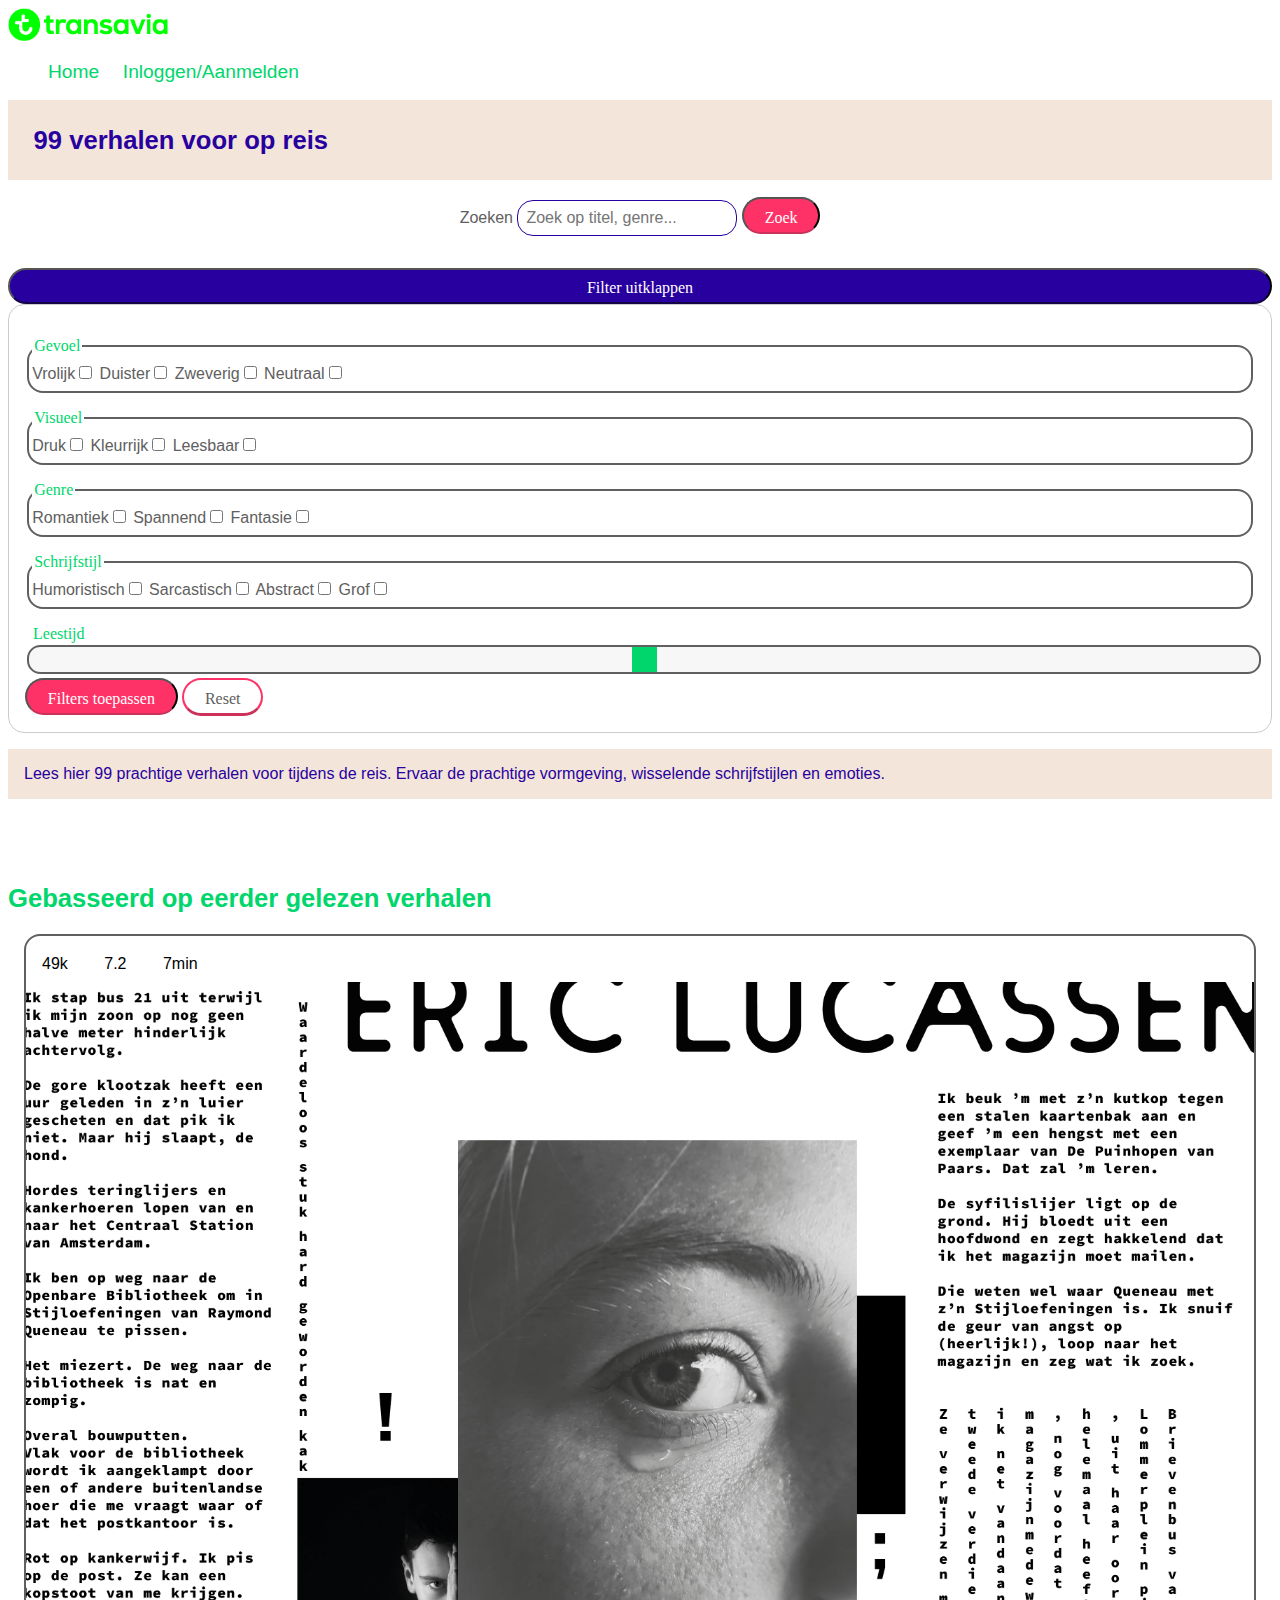
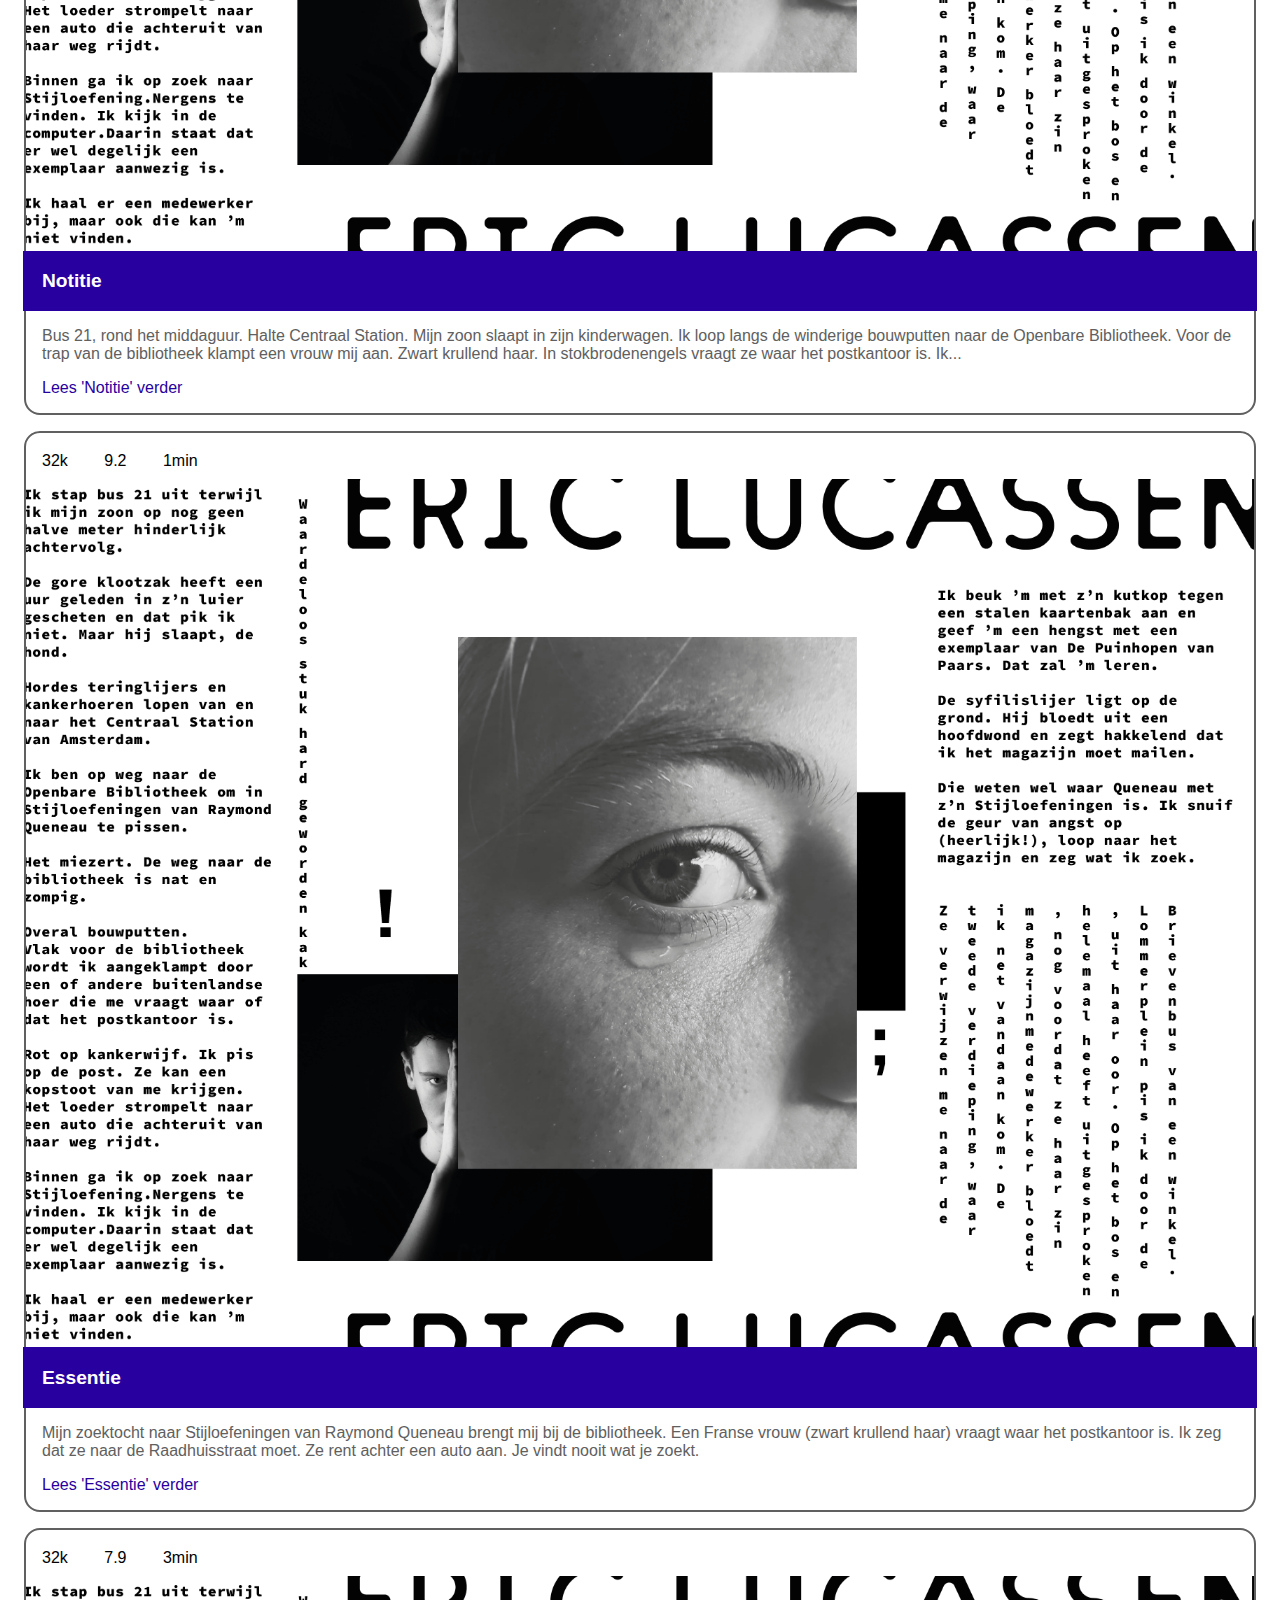
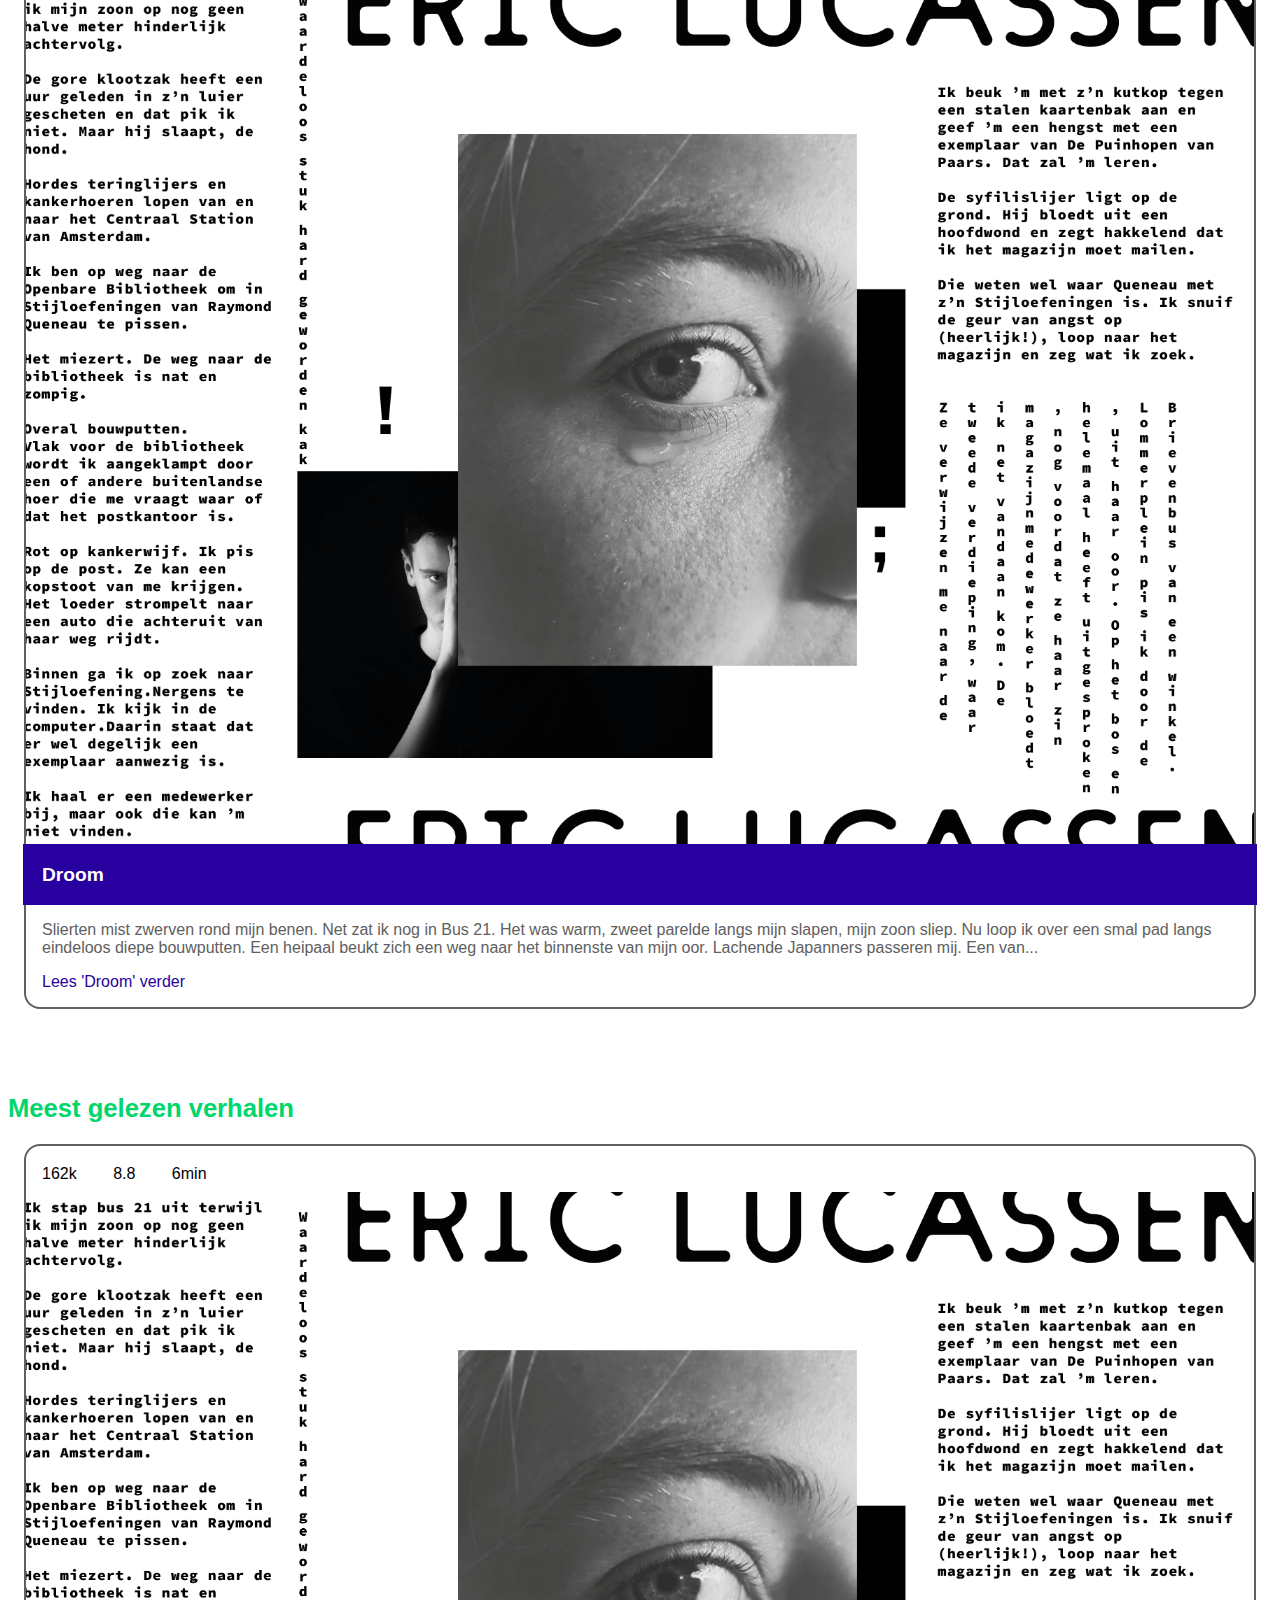
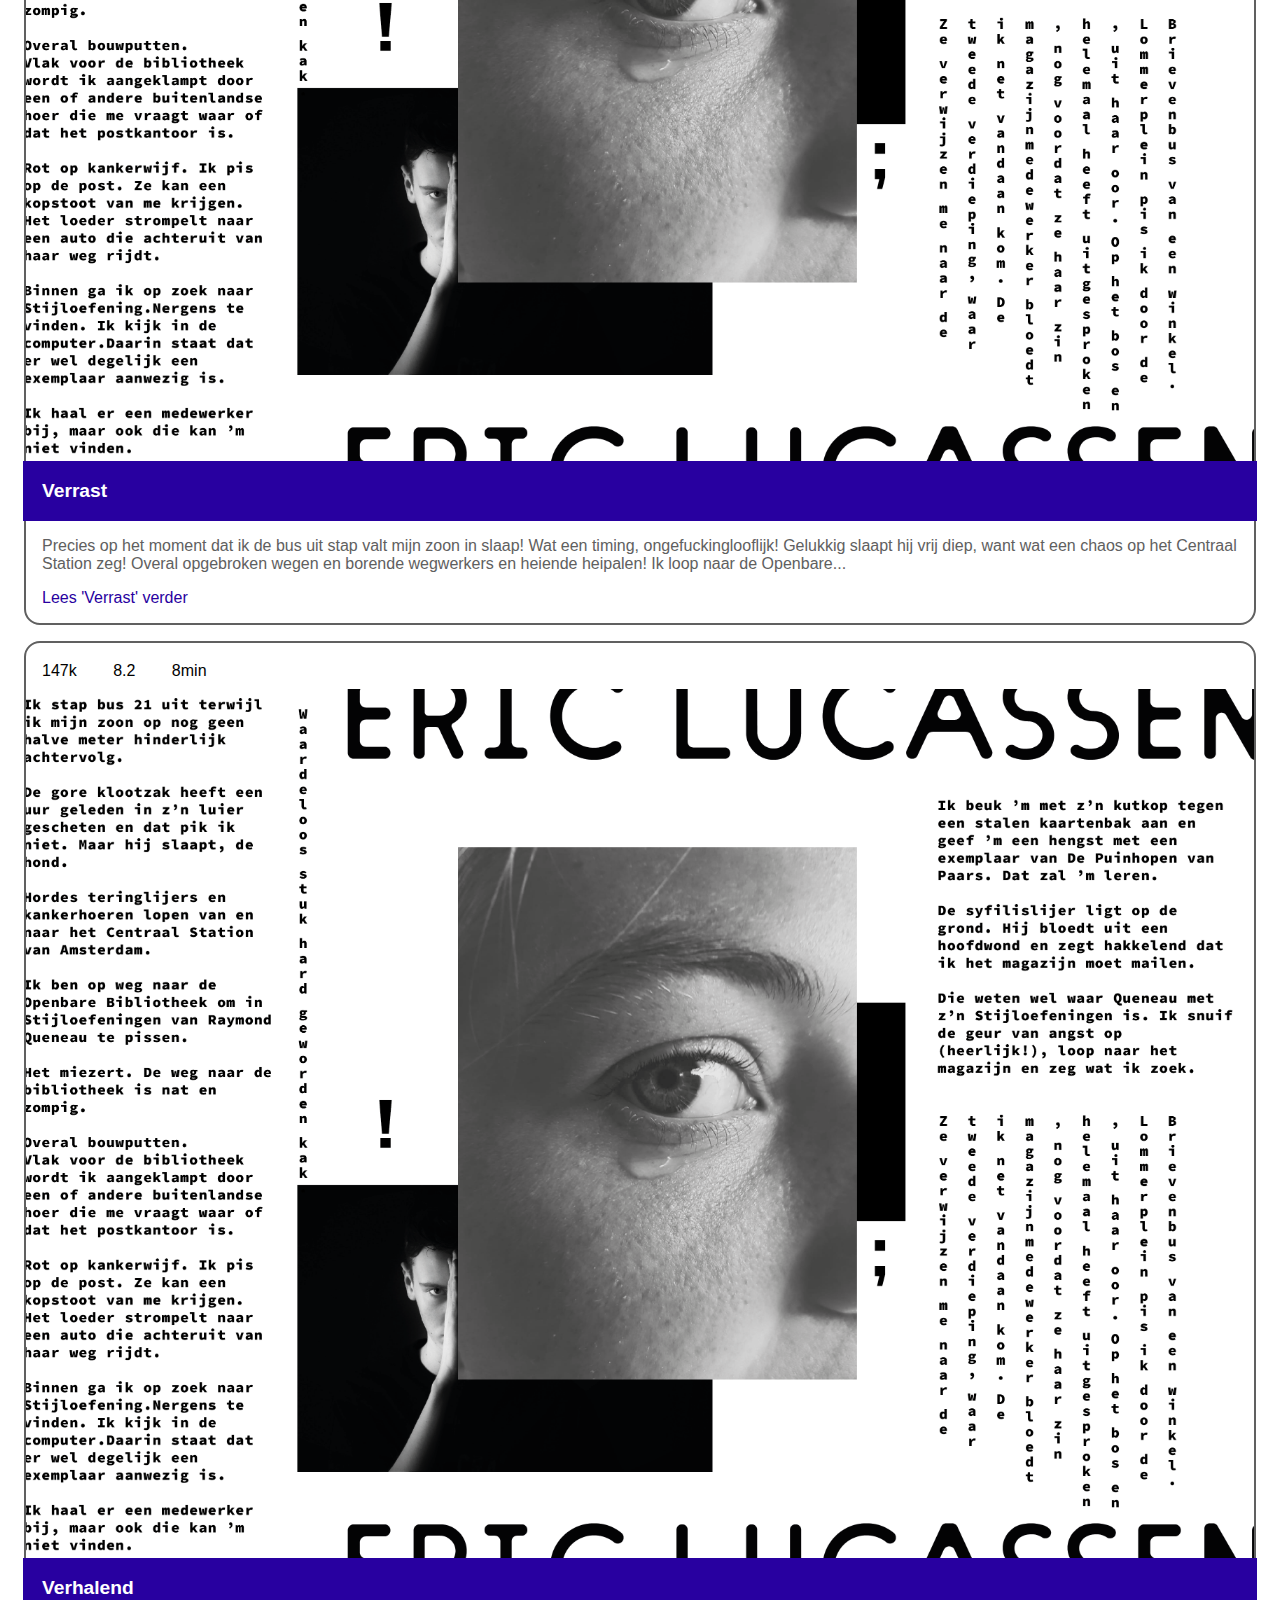
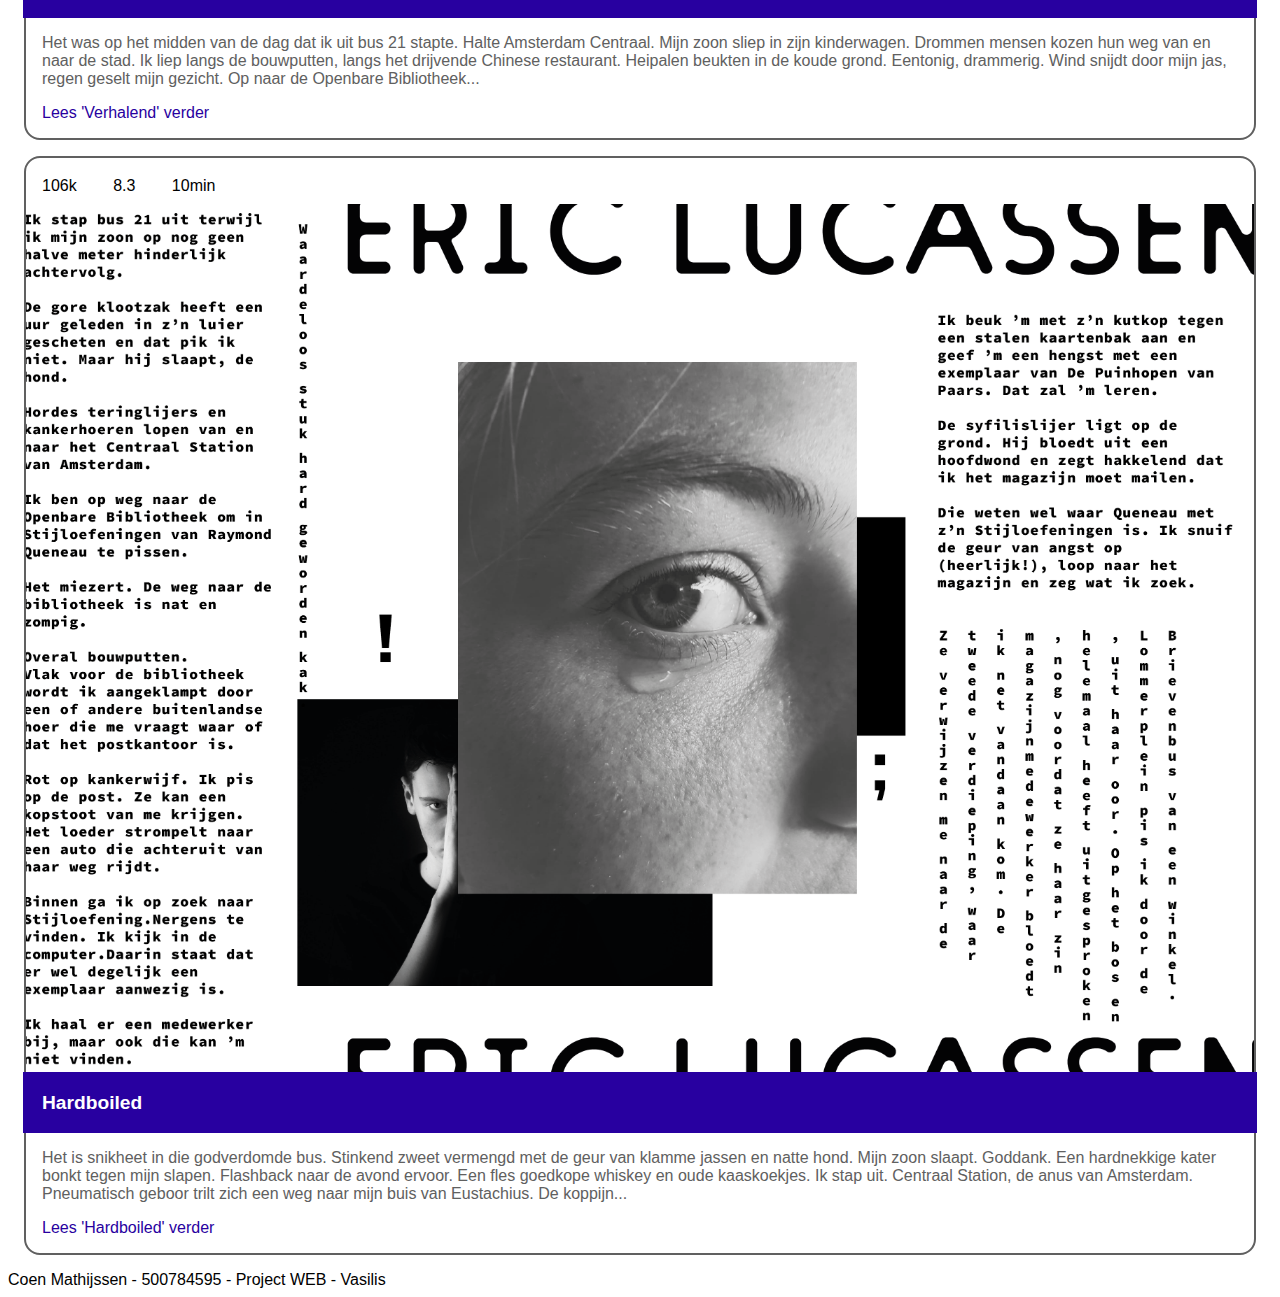
==== commit 74a1397d: "Test" ====
--- a/index.html
+++ b/index.html
@@ -1,5 +1,7 @@
 <!DOCTYPE html>
 <html lang="nl">
+
+
 
 <head>
 
@@ -15,187 +17,203 @@
     <meta charset="utf-8">
     <meta http-equiv="X-UA-Compatible" content="IE=edge">
     <title>Transavia verhalen website</title>
-    <meta name="description" content="De home pagina van de Portfolio wesbite Coen Mathijssen">
+    <meta name="description" content="De overzichtspagina van de verhalenwebsite van Transavia">
     <meta name="viewport" content="width=device-width, initial-scale=1">
 </head>
 
-<header>
-
-
-    <img src="afbeeldingen/Logo_for_Transavia.svg.png" class="logo" alt="logo Transavia">
-
-    <nav>
-        <ul>
-            <li class="navigatie"><a href="index.html" class="navigatie">Home</a></li>
-            <li class="navigatie"><a href="inloggen-inschrijven.html" class="navigatie">Inloggen/Aanmelden</a></li>
-        </ul>
-    </nav>
-
-
-    <h1>99 verhalen voor op reis</h1>
-
-
-
-
-    <form class="zoekbalk">
-        <label>Zoeken
+
+
+
+<body>
+
+
+
+
+    <header>
+
+
+        <img src="afbeeldingen/Logo_for_Transavia.svg.png" class="logo" alt="logo Transavia">
+
+        <nav>
+            <ul>
+                <li><a href="index.html">Home</a></li>
+                <li><a href="inloggen-inschrijven.html">Inloggen/Aanmelden</a></li>
+            </ul>
+        </nav>
+
+
+        <h1>99 verhalen voor op reis</h1>
+
+
+
+
+        <form>
+            <label>Zoeken
     <input type="text" placeholder="Zoek op titel, genre...">
     </label>
-        <input type="submit" value="Zoek">
-    </form>
-
-
-    <button class="toggle">Filter uitklappen</button>
-    <form class="filter-veld">
-        <fieldset>
-            <legend>Gevoel</legend>
-            <label>Vrolijk<input type="checkbox"></label>
-            <label>Duister<input type="checkbox"></label>
-            <label>Zweverig<input type="checkbox"></label>
-            <label>Neutraal<input type="checkbox"></label>
-        </fieldset>
-
-        <fieldset>
-            <legend>Visueel</legend>
-            <label>Druk<input type="checkbox"></label>
-            <label>Kleurrijk<input type="checkbox"></label>
-            <label>Leesbaar<input type="checkbox"></label>
-        </fieldset>
-
-        <fieldset>
-            <legend>Genre</legend>
-            <label>Romantiek<input type="checkbox"></label>
-            <label>Spannend<input type="checkbox"></label>
-            <label>Fantasie<input type="checkbox"></label>
-        </fieldset>
-
-        <fieldset>
-            <legend>Schrijfstijl</legend>
-            <label>Humoristisch<input type="checkbox"></label>
-            <label>Sarcastisch<input type="checkbox"></label>
-            <label>Abstract<input type="checkbox"></label>
-            <label>Grof<input type="checkbox"></label>
-        </fieldset>
-
-
-        <label class="leestijd-filter">Leestijd
-  <input type="range" min="1" max="15" value="8" class="slider" id="bereik">
+            <input type="submit" value="Zoek">
+        </form>
+
+
+        <button>Filter uitklappen</button>
+        <form class="filter">
+            <fieldset>
+                <legend>Gevoel</legend>
+                <label>Vrolijk<input type="checkbox"></label>
+                <label>Duister<input type="checkbox"></label>
+                <label>Zweverig<input type="checkbox"></label>
+                <label>Neutraal<input type="checkbox"></label>
+            </fieldset>
+
+            <fieldset>
+                <legend>Visueel</legend>
+                <label>Druk<input type="checkbox"></label>
+                <label>Kleurrijk<input type="checkbox"></label>
+                <label>Leesbaar<input type="checkbox"></label>
+            </fieldset>
+
+            <fieldset>
+                <legend>Genre</legend>
+                <label>Romantiek<input type="checkbox"></label>
+                <label>Spannend<input type="checkbox"></label>
+                <label>Fantasie<input type="checkbox"></label>
+            </fieldset>
+
+            <fieldset>
+                <legend>Schrijfstijl</legend>
+                <label>Humoristisch<input type="checkbox"></label>
+                <label>Sarcastisch<input type="checkbox"></label>
+                <label>Abstract<input type="checkbox"></label>
+                <label>Grof<input type="checkbox"></label>
+            </fieldset>
+
+
+            <label class="leestijd-filter">Leestijd
+  <input type="range" min="1" max="15" value="8" class="slider">
 </label>
 
 
-        <input type="submit" value="Filters toepassen">
-        <input type="reset" value="Reset">
-
-    </form>
-
-
-
-</header>
-
-
-<p class="introtekst"> Lees hier 99 prachtige verhalen voor tijdens de reis. Ervaar de prachtige vormgeving, wisselende schrijfstijlen en emoties. </p>
-
-
-<main>
-
-    <section>
-
-        <h2>Gebasseerd op eerder gelezen verhalen</h2>
-
-
-        <article>
-
-            <footer>
-                <i class="fas fa-eye"></i>
-                <p class="xbekeken">49k</p>
-
-                <i class="fas fa-star"></i>
-                <p class="rating">7.2</p>
-
-                <i class="fas fa-clock"></i>
-                <p class="leestijd">7min</p>
-            </footer>
-
-            <img src="afbeeldingen/verhaal-visueel-2-01.png" alt="Verhaal-gevisualiseerd">
-
-            <h3>Notitie</h3>
-
-            <p>Bus 21, rond het middaguur. Halte Centraal Station. Mijn zoon slaapt in zijn kinderwagen. Ik loop langs de winderige bouwputten naar de Openbare Bibliotheek. Voor de trap van de bibliotheek klampt een vrouw mij aan. Zwart krullend haar. In stokbrodenengels vraagt ze waar het postkantoor is. Ik...</p>
-
-            <a href="#"> <i class="fas fa-angle-right"></i> Lees 'Notitie' verder</a>
-
-        </article>
-
-        <article>
-
-            <footer>
-                <i class="fas fa-eye"></i>
-                <p class="xbekeken">32k</p>
-
-                <i class="fas fa-star"></i>
-                <p class="rating">9.2</p>
-
-                <i class="fas fa-clock"></i>
-                <p class="leestijd">1min</p>
-            </footer>
-
-            <img src="afbeeldingen/verhaal-visueel-2-01.png" alt="Verhaal-gevisualiseerd">
-
-            <h3>Essentie</h3>
-
-            <p>Mijn zoektocht naar Stijloefeningen van Raymond Queneau brengt mij bij de bibliotheek. Een Franse vrouw (zwart krullend haar) vraagt waar het postkantoor is. Ik zeg dat ze naar de Raadhuisstraat moet. Ze rent achter een auto aan. Je vindt nooit wat je zoekt.</p>
-
-            <a href="#"> <i class="fas fa-angle-right"></i> Lees 'Essentie' verder</a>
-
-        </article>
-
-        <article>
-
-            <footer>
-                <i class="fas fa-eye"></i>
-                <p class="xbekeken">32k</p>
-
-                <i class="fas fa-star"></i>
-                <p class="rating">7.9</p>
-
-                <i class="fas fa-clock"></i>
-                <p class="leestijd">3min</p>
-
-            </footer>
-
-            <img src="afbeeldingen/verhaal-visueel-2-01.png" alt="Verhaal-gevisualiseerd">
-
-            <h3>Droom</h3>
-
-            <p>Slierten mist zwerven rond mijn benen. Net zat ik nog in Bus 21. Het was warm, zweet parelde langs mijn slapen, mijn zoon sliep. Nu loop ik over een smal pad langs eindeloos diepe bouwputten. Een heipaal beukt zich een weg naar het binnenste van mijn oor. Lachende Japanners passeren mij. Een van...</p>
-
-            <a href="#"> <i class="fas fa-angle-right"></i> Lees 'Droom' verder</a>
-
-        </article>
-
-    </section>
-
-
-
-
-
-    <section>
-
-        <h2>Meest gelezen verhalen</h2>
-
-
-
-            <article>
-
-                <footer>
-                    <i class="fas fa-eye"></i>
-                    <p class="xbekeken">162k</p>
-
-                    <i class="fas fa-star"></i>
-                    <p class="rating">8.8</p>
-
-                    <i class="fas fa-clock"></i>
-                    <p class="leestijd">6min</p>
+            <input type="submit" value="Filters toepassen">
+            <input type="reset" value="Reset">
+
+        </form>
+
+
+    </header>
+
+
+
+
+
+
+    <main>
+
+
+        <p class="introtekst"> Lees hier 99 prachtige verhalen voor tijdens de reis. Ervaar de prachtige vormgeving, wisselende schrijfstijlen en emoties. </p>
+
+
+        <section>
+
+            <h2>Gebasseerd op eerder gelezen verhalen</h2>
+
+
+            <article>
+
+                <footer>
+                    <i class="fas fa-eye"></i>
+                    <p>49k</p>
+
+                    <i class="fas fa-star"></i>
+                    <p>7.2</p>
+
+                    <i class="fas fa-clock"></i>
+                    <p>7min</p>
+                </footer>
+
+                <img src="afbeeldingen/verhaal-visueel-2-01.png" alt="Verhaal-gevisualiseerd">
+
+                <h3>Notitie</h3>
+
+                <p>Bus 21, rond het middaguur. Halte Centraal Station. Mijn zoon slaapt in zijn kinderwagen. Ik loop langs de winderige bouwputten naar de Openbare Bibliotheek. Voor de trap van de bibliotheek klampt een vrouw mij aan. Zwart krullend haar. In stokbrodenengels vraagt ze waar het postkantoor is. Ik...</p>
+
+                <a href="#"> <i class="fas fa-angle-right"></i> Lees 'Notitie' verder</a>
+
+            </article>
+
+
+
+            <article>
+
+                <footer>
+                    <i class="fas fa-eye"></i>
+                    <p>32k</p>
+
+                    <i class="fas fa-star"></i>
+                    <p>9.2</p>
+
+                    <i class="fas fa-clock"></i>
+                    <p>1min</p>
+                </footer>
+
+                <img src="afbeeldingen/verhaal-visueel-2-01.png" alt="Verhaal-gevisualiseerd">
+
+                <h3>Essentie</h3>
+
+                <p>Mijn zoektocht naar Stijloefeningen van Raymond Queneau brengt mij bij de bibliotheek. Een Franse vrouw (zwart krullend haar) vraagt waar het postkantoor is. Ik zeg dat ze naar de Raadhuisstraat moet. Ze rent achter een auto aan. Je vindt nooit wat je zoekt.</p>
+
+                <a href="#"> <i class="fas fa-angle-right"></i> Lees 'Essentie' verder</a>
+
+            </article>
+
+
+
+            <article>
+
+                <footer>
+                    <i class="fas fa-eye"></i>
+                    <p>32k</p>
+
+                    <i class="fas fa-star"></i>
+                    <p>7.9</p>
+
+                    <i class="fas fa-clock"></i>
+                    <p>3min</p>
+
+                </footer>
+
+                <img src="afbeeldingen/verhaal-visueel-2-01.png" alt="Verhaal-gevisualiseerd">
+
+                <h3>Droom</h3>
+
+                <p>Slierten mist zwerven rond mijn benen. Net zat ik nog in Bus 21. Het was warm, zweet parelde langs mijn slapen, mijn zoon sliep. Nu loop ik over een smal pad langs eindeloos diepe bouwputten. Een heipaal beukt zich een weg naar het binnenste van mijn oor. Lachende Japanners passeren mij. Een van...</p>
+
+                <a href="#"> <i class="fas fa-angle-right"></i> Lees 'Droom' verder</a>
+
+            </article>
+
+        </section>
+
+
+
+
+
+        <section>
+
+            <h2>Meest gelezen verhalen</h2>
+
+
+
+            <article>
+
+                <footer>
+                    <i class="fas fa-eye"></i>
+                    <p>162k</p>
+
+                    <i class="fas fa-star"></i>
+                    <p>8.8</p>
+
+                    <i class="fas fa-clock"></i>
+                    <p>6min</p>
                 </footer>
 
                 <img src="afbeeldingen/verhaal-visueel-2-01.png" alt="Verhaal-gevisualiseerd">
@@ -209,17 +227,18 @@
             </article>
 
 
-            <article>
-
-                <footer>
-                    <i class="fas fa-eye"></i>
-                    <p class="xbekeken">147k</p>
-
-                    <i class="fas fa-star"></i>
-                    <p class="rating">8.2</p>
-
-                    <i class="fas fa-clock"></i>
-                    <p class="leestijd">8min</p>
+
+            <article>
+
+                <footer>
+                    <i class="fas fa-eye"></i>
+                    <p>147k</p>
+
+                    <i class="fas fa-star"></i>
+                    <p>8.2</p>
+
+                    <i class="fas fa-clock"></i>
+                    <p>8min</p>
                 </footer>
 
                 <img src="afbeeldingen/verhaal-visueel-2-01.png" alt="Verhaal-gevisualiseerd">
@@ -234,17 +253,18 @@
             </article>
 
 
-            <article>
-
-                <footer>
-                    <i class="fas fa-eye"></i>
-                    <p class="xbekeken">106k</p>
-
-                    <i class="fas fa-star"></i>
-                    <p class="rating">8.3</p>
-
-                    <i class="fas fa-clock"></i>
-                    <p class="leestijd">10min</p>
+
+            <article>
+
+                <footer>
+                    <i class="fas fa-eye"></i>
+                    <p>106k</p>
+
+                    <i class="fas fa-star"></i>
+                    <p>8.3</p>
+
+                    <i class="fas fa-clock"></i>
+                    <p>10min</p>
                 </footer>
 
                 <img src="afbeeldingen/verhaal-visueel-2-01.png" alt="Verhaal-gevisualiseerd">
@@ -258,18 +278,19 @@
             </article>
 
 
-    </section>
-
-</main>
-
-
-
-<footer>
-    <p>Coen Mathijssen - 500784595 - Project WEB - Vasilis</p>
-</footer>
-
-
-
+
+        </section>
+
+    </main>
+
+
+
+    <footer>
+        <p>Coen Mathijssen - 500784595 - Project WEB - Vasilis</p>
+    </footer>
+
+
+</body>
 
 
 </html>
--- a/CSS/stylesheet.css
+++ b/CSS/stylesheet.css
@@ -36,28 +36,29 @@
     width: 10em;
 }
 
-.navigatie {
+
+header ul li {
+    display: inline;
+}
+
+header ul li a{
     font-family: "nexabold", sans-serif;
     font-size: 1.2em;
+    color: #00d66c;
+    padding-right: 1em;
     text-decoration: none;
-    color: #00d66c;
-}
-
-.navigatie a:hover {
-    color: #2800a0;
-}
-
-ul li {
     list-style-type: none;
-    text-decoration: none;
-    display: inline;
-    padding-right: 1em;
-}
+}
+
+header ul li a:hover {
+    color: #2800a0;
+}
+
 
 
 /************************************** ZOEKBALK **************************************/
 
-.zoekbalk {
+form:first-of-type {
     text-align: center;
 }
 
@@ -98,7 +99,7 @@
     color: white;
 }
 
-[type=submit]:active, [type=reset]:active {
+[type=submit]:active, [type=reset]:active, [type=submit]:focus, [type=reset]:focus {
     background-color: #fd678f;
     margin-top: 0.2em;
     transition: 0.3s;
@@ -110,13 +111,13 @@
 
 /************************************** FILTERS **************************************/
 
-.filter-veld {
+.filter {
     border: solid 1px #cccccc;
     border-radius: 1em;
     padding: 1em;
 }
 
-.toggle {
+button:first-of-type {
     margin-top: 2em;
     margin-bottom: 0em;
     font-family: "nexaregular", sans-serif;
@@ -219,7 +220,7 @@
     padding: 1em;
 }
 
-.xbekeken, .rating, .leestijd, .fas fa-eye, .fas fa-star, .fas fa-clock  {
+footer p, .fas fa-eye, .fas fa-star, .fas fa-clock  {
     display: inline;
     color: black;
     margin: 0em 2em 0em 0em;
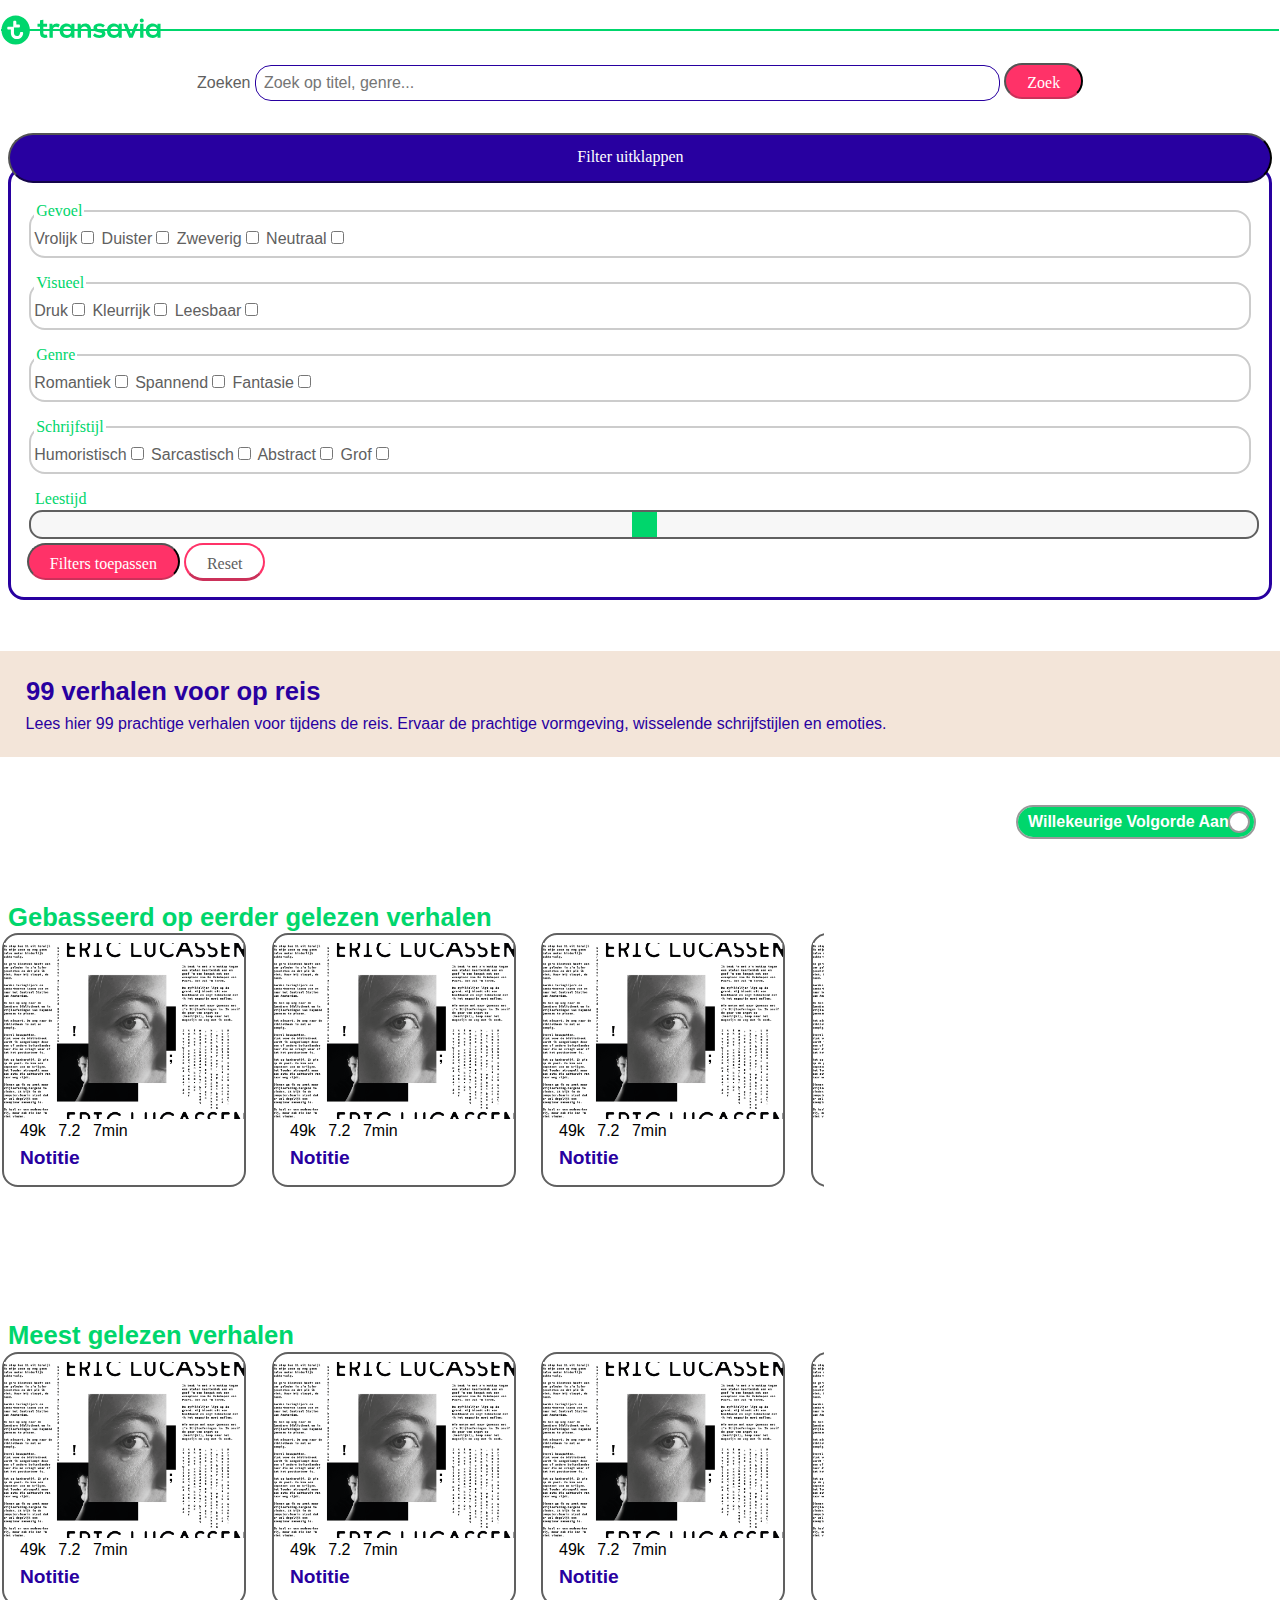
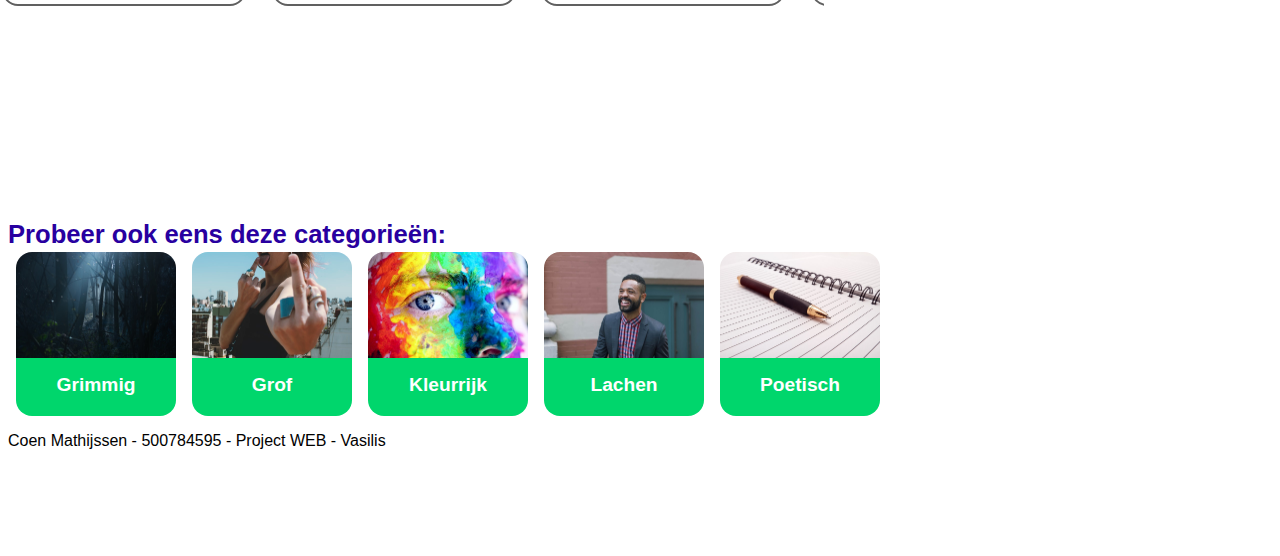
==== commit f06b6ea6: "Add files via upload" ====
--- a/index.html
+++ b/index.html
@@ -31,20 +31,31 @@
 
     <header>
 
-
-        <img src="afbeeldingen/Logo_for_Transavia.svg.png" class="logo" alt="logo Transavia">
-
         <nav>
+
+            <a href="index.html"><img src="afbeeldingen/transavia-logo.svg" class="logo" alt="logo Transavia"></a>
+
             <ul>
-                <li><a href="index.html">Home</a></li>
-                <li><a href="inloggen-inschrijven.html">Inloggen/Aanmelden</a></li>
+
+                <li>
+                    <a href="inloggen-inschrijven.html">
+                        <i class="fas fa-user"></i>
+                    </a>
+                </li>
+
+                <li>
+                    <a href="">
+                        <i class="far fa-heart"></i>
+                    </a>
+                </li>
+
+                <li>
+                    <a href="inloggen-inschrijven.html">
+                        <i class="fas fa-download"></i>
+                    </a>
+                </li>
             </ul>
         </nav>
-
-
-        <h1>99 verhalen voor op reis</h1>
-
-
 
 
         <form>
@@ -55,7 +66,7 @@
         </form>
 
 
-        <button>Filter uitklappen</button>
+        <button>Filter uitklappen <i class="fas fa-angle-down"></i></button>
         <form class="filter">
             <fieldset>
                 <legend>Gevoel</legend>
@@ -108,88 +119,154 @@
 
     <main>
 
-
+        <h1>99 verhalen voor op reis</h1>
         <p class="introtekst"> Lees hier 99 prachtige verhalen voor tijdens de reis. Ervaar de prachtige vormgeving, wisselende schrijfstijlen en emoties. </p>
 
 
+
+
+
+        <div class="onoffswitch">
+    <input type="checkbox" name="onoffswitch" class="onoffswitch-checkbox" id="myonoffswitch" checked>
+    <label class="onoffswitch-label" for="myonoffswitch">
+        <span class="onoffswitch-inner"></span>
+        <span class="onoffswitch-switch"></span>
+    </label>
+</div>
+
+
+
+
         <section>
 
             <h2>Gebasseerd op eerder gelezen verhalen</h2>
 
 
-            <article>
-
-                <footer>
-                    <i class="fas fa-eye"></i>
-                    <p>49k</p>
-
-                    <i class="fas fa-star"></i>
-                    <p>7.2</p>
-
-                    <i class="fas fa-clock"></i>
-                    <p>7min</p>
-                </footer>
-
-                <img src="afbeeldingen/verhaal-visueel-2-01.png" alt="Verhaal-gevisualiseerd">
-
-                <h3>Notitie</h3>
-
-                <p>Bus 21, rond het middaguur. Halte Centraal Station. Mijn zoon slaapt in zijn kinderwagen. Ik loop langs de winderige bouwputten naar de Openbare Bibliotheek. Voor de trap van de bibliotheek klampt een vrouw mij aan. Zwart krullend haar. In stokbrodenengels vraagt ze waar het postkantoor is. Ik...</p>
-
-                <a href="#"> <i class="fas fa-angle-right"></i> Lees 'Notitie' verder</a>
-
-            </article>
-
-
-
-            <article>
-
-                <footer>
-                    <i class="fas fa-eye"></i>
-                    <p>32k</p>
-
-                    <i class="fas fa-star"></i>
-                    <p>9.2</p>
-
-                    <i class="fas fa-clock"></i>
-                    <p>1min</p>
-                </footer>
-
-                <img src="afbeeldingen/verhaal-visueel-2-01.png" alt="Verhaal-gevisualiseerd">
-
-                <h3>Essentie</h3>
-
-                <p>Mijn zoektocht naar Stijloefeningen van Raymond Queneau brengt mij bij de bibliotheek. Een Franse vrouw (zwart krullend haar) vraagt waar het postkantoor is. Ik zeg dat ze naar de Raadhuisstraat moet. Ze rent achter een auto aan. Je vindt nooit wat je zoekt.</p>
-
-                <a href="#"> <i class="fas fa-angle-right"></i> Lees 'Essentie' verder</a>
-
-            </article>
-
-
-
-            <article>
-
-                <footer>
-                    <i class="fas fa-eye"></i>
-                    <p>32k</p>
-
-                    <i class="fas fa-star"></i>
-                    <p>7.9</p>
-
-                    <i class="fas fa-clock"></i>
-                    <p>3min</p>
-
-                </footer>
-
-                <img src="afbeeldingen/verhaal-visueel-2-01.png" alt="Verhaal-gevisualiseerd">
-
-                <h3>Droom</h3>
-
-                <p>Slierten mist zwerven rond mijn benen. Net zat ik nog in Bus 21. Het was warm, zweet parelde langs mijn slapen, mijn zoon sliep. Nu loop ik over een smal pad langs eindeloos diepe bouwputten. Een heipaal beukt zich een weg naar het binnenste van mijn oor. Lachende Japanners passeren mij. Een van...</p>
-
-                <a href="#"> <i class="fas fa-angle-right"></i> Lees 'Droom' verder</a>
-
-            </article>
+            <div class="side-scroll">
+                <article>
+
+                    <img src="afbeeldingen/verhaal-visueel-2-01.png" alt="Verhaal-gevisualiseerd">
+
+                    <footer>
+                        <i class="fas fa-eye"></i>
+                        <p>49k</p>
+
+                        <i class="fas fa-star"></i>
+                        <p>7.2</p>
+
+                        <i class="fas fa-clock"></i>
+                        <p>7min</p>
+                    </footer>
+
+                    <h3>Notitie</h3>
+
+                </article>
+
+
+
+
+                <article>
+
+                    <img src="afbeeldingen/verhaal-visueel-2-01.png" alt="Verhaal-gevisualiseerd">
+
+                    <footer>
+                        <i class="fas fa-eye"></i>
+                        <p>49k</p>
+
+                        <i class="fas fa-star"></i>
+                        <p>7.2</p>
+
+                        <i class="fas fa-clock"></i>
+                        <p>7min</p>
+                    </footer>
+
+                    <h3>Notitie</h3>
+
+                </article>
+
+
+
+                <article>
+
+                    <img src="afbeeldingen/verhaal-visueel-2-01.png" alt="Verhaal-gevisualiseerd">
+
+                    <footer>
+                        <i class="fas fa-eye"></i>
+                        <p>49k</p>
+
+                        <i class="fas fa-star"></i>
+                        <p>7.2</p>
+
+                        <i class="fas fa-clock"></i>
+                        <p>7min</p>
+                    </footer>
+
+                    <h3>Notitie</h3>
+
+                </article>
+
+
+                <article class="artikelen-mobiel">
+
+                    <img src="afbeeldingen/verhaal-visueel-2-01.png" alt="Verhaal-gevisualiseerd">
+
+                    <footer>
+                        <i class="fas fa-eye"></i>
+                        <p>49k</p>
+
+                        <i class="fas fa-star"></i>
+                        <p>7.2</p>
+
+                        <i class="fas fa-clock"></i>
+                        <p>7min</p>
+                    </footer>
+
+                    <h3>Notitie</h3>
+
+                </article>
+
+
+
+                <article>
+
+                    <img src="afbeeldingen/verhaal-visueel-2-01.png" alt="Verhaal-gevisualiseerd">
+
+                    <footer>
+                        <i class="fas fa-eye"></i>
+                        <p>49k</p>
+
+                        <i class="fas fa-star"></i>
+                        <p>7.2</p>
+
+                        <i class="fas fa-clock"></i>
+                        <p>7min</p>
+                    </footer>
+
+                    <h3>Notitie</h3>
+
+                </article>
+
+
+
+                <article>
+
+                    <img src="afbeeldingen/verhaal-visueel-2-01.png" alt="Verhaal-gevisualiseerd">
+
+                    <footer>
+                        <i class="fas fa-eye"></i>
+                        <p>49k</p>
+
+                        <i class="fas fa-star"></i>
+                        <p>7.2</p>
+
+                        <i class="fas fa-clock"></i>
+                        <p>7min</p>
+                    </footer>
+
+                    <h3>Notitie</h3>
+
+                </article>
+            </div>
 
         </section>
 
@@ -197,86 +274,188 @@
 
 
 
+        <section class="meest-gelezen">
+
+            <h2>Meest gelezen verhalen</h2>
+
+
+            <div class="side-scroll">
+                <article>
+
+                    <img src="afbeeldingen/verhaal-visueel-2-01.png" alt="Verhaal-gevisualiseerd">
+
+                    <footer>
+                        <i class="fas fa-eye"></i>
+                        <p>49k</p>
+
+                        <i class="fas fa-star"></i>
+                        <p>7.2</p>
+
+                        <i class="fas fa-clock"></i>
+                        <p>7min</p>
+                    </footer>
+
+                    <h3>Notitie</h3>
+
+                </article>
+
+
+
+
+                <article>
+
+                    <img src="afbeeldingen/verhaal-visueel-2-01.png" alt="Verhaal-gevisualiseerd">
+
+                    <footer>
+                        <i class="fas fa-eye"></i>
+                        <p>49k</p>
+
+                        <i class="fas fa-star"></i>
+                        <p>7.2</p>
+
+                        <i class="fas fa-clock"></i>
+                        <p>7min</p>
+                    </footer>
+
+                    <h3>Notitie</h3>
+
+                </article>
+
+
+
+                <article>
+
+                    <img src="afbeeldingen/verhaal-visueel-2-01.png" alt="Verhaal-gevisualiseerd">
+
+                    <footer>
+                        <i class="fas fa-eye"></i>
+                        <p>49k</p>
+
+                        <i class="fas fa-star"></i>
+                        <p>7.2</p>
+
+                        <i class="fas fa-clock"></i>
+                        <p>7min</p>
+                    </footer>
+
+                    <h3>Notitie</h3>
+
+                </article>
+
+
+                <article class="artikelen-mobiel">
+
+                    <img src="afbeeldingen/verhaal-visueel-2-01.png" alt="Verhaal-gevisualiseerd">
+
+                    <footer>
+                        <i class="fas fa-eye"></i>
+                        <p>49k</p>
+
+                        <i class="fas fa-star"></i>
+                        <p>7.2</p>
+
+                        <i class="fas fa-clock"></i>
+                        <p>7min</p>
+                    </footer>
+
+                    <h3>Notitie</h3>
+
+                </article>
+
+
+
+                <article>
+
+                    <img src="afbeeldingen/verhaal-visueel-2-01.png" alt="Verhaal-gevisualiseerd">
+
+                    <footer>
+                        <i class="fas fa-eye"></i>
+                        <p>49k</p>
+
+                        <i class="fas fa-star"></i>
+                        <p>7.2</p>
+
+                        <i class="fas fa-clock"></i>
+                        <p>7min</p>
+                    </footer>
+
+                    <h3>Notitie</h3>
+
+                </article>
+
+
+
+                <article>
+
+                    <img src="afbeeldingen/verhaal-visueel-2-01.png" alt="Verhaal-gevisualiseerd">
+
+                    <footer>
+                        <i class="fas fa-eye"></i>
+                        <p>49k</p>
+
+                        <i class="fas fa-star"></i>
+                        <p>7.2</p>
+
+                        <i class="fas fa-clock"></i>
+                        <p>7min</p>
+                    </footer>
+
+                    <h3>Notitie</h3>
+
+                </article>
+            </div>
+
+        </section>
+
+
+
         <section>
 
-            <h2>Meest gelezen verhalen</h2>
-
-
-
-            <article>
-
-                <footer>
-                    <i class="fas fa-eye"></i>
-                    <p>162k</p>
-
-                    <i class="fas fa-star"></i>
-                    <p>8.8</p>
-
-                    <i class="fas fa-clock"></i>
-                    <p>6min</p>
-                </footer>
-
-                <img src="afbeeldingen/verhaal-visueel-2-01.png" alt="Verhaal-gevisualiseerd">
-
-                <h3>Verrast</h3>
-
-                <p>Precies op het moment dat ik de bus uit stap valt mijn zoon in slaap! Wat een timing, ongefuckinglooflijk! Gelukkig slaapt hij vrij diep, want wat een chaos op het Centraal Station zeg! Overal opgebroken wegen en borende wegwerkers en heiende heipalen! Ik loop naar de Openbare...</p>
-
-                <a href="#"> <i class="fas fa-angle-right"></i> Lees 'Verrast' verder</a>
-
-            </article>
-
-
-
-            <article>
-
-                <footer>
-                    <i class="fas fa-eye"></i>
-                    <p>147k</p>
-
-                    <i class="fas fa-star"></i>
-                    <p>8.2</p>
-
-                    <i class="fas fa-clock"></i>
-                    <p>8min</p>
-                </footer>
-
-                <img src="afbeeldingen/verhaal-visueel-2-01.png" alt="Verhaal-gevisualiseerd">
-
-
-                <h3>Verhalend</h3>
-
-                <p>Het was op het midden van de dag dat ik uit bus 21 stapte. Halte Amsterdam Centraal. Mijn zoon sliep in zijn kinderwagen. Drommen mensen kozen hun weg van en naar de stad. Ik liep langs de bouwputten, langs het drijvende Chinese restaurant. Heipalen beukten in de koude grond. Eentonig, drammerig. Wind snijdt door mijn jas, regen geselt mijn gezicht. Op naar de Openbare Bibliotheek...</p>
-
-                <a href="#"> <i class="fas fa-angle-right"></i> Lees 'Verhalend' verder</a>
-
-            </article>
-
-
-
-            <article>
-
-                <footer>
-                    <i class="fas fa-eye"></i>
-                    <p>106k</p>
-
-                    <i class="fas fa-star"></i>
-                    <p>8.3</p>
-
-                    <i class="fas fa-clock"></i>
-                    <p>10min</p>
-                </footer>
-
-                <img src="afbeeldingen/verhaal-visueel-2-01.png" alt="Verhaal-gevisualiseerd">
-
-                <h3>Hardboiled</h3>
-
-                <p>Het is snikheet in die godverdomde bus. Stinkend zweet vermengd met de geur van klamme jassen en natte hond. Mijn zoon slaapt. Goddank. Een hardnekkige kater bonkt tegen mijn slapen. Flashback naar de avond ervoor. Een fles goedkope whiskey en oude kaaskoekjes. Ik stap uit. Centraal Station, de anus van Amsterdam. Pneumatisch geboor trilt zich een weg naar mijn buis van Eustachius. De koppijn...</p>
-
-                <a href="#"> <i class="fas fa-angle-right"></i> Lees 'Hardboiled' verder</a>
-
-            </article>
-
+        <h2> Probeer ook eens deze categorieën: </h2>
+
+        <figure>
+            <img src="afbeeldingen/grimmig.jpeg" alt="categorie grimmig"/>
+
+            <figcaption>
+                <h3>Grimmig</h3>
+            </figcaption>
+        </figure>
+
+
+        <figure>
+            <img src="afbeeldingen/grof.jpeg" alt="categorie grof"/>
+
+            <figcaption>
+                <h3>Grof</h3>
+            </figcaption>
+        </figure>
+
+
+        <figure>
+            <img src="afbeeldingen/kleurrijk.jpeg" alt="categorie kleurrijk"/>
+
+            <figcaption>
+                <h3>Kleurrijk</h3>
+            </figcaption>
+        </figure>
+
+
+        <figure>
+            <img src="afbeeldingen/lachen.jpeg" alt="categorie lachen"/>
+
+            <figcaption>
+                <h3>Lachen</h3>
+            </figcaption>
+        </figure>
+
+
+        <figure>
+            <img src="afbeeldingen/poetisch.jpeg" alt="categorie poetisch"/>
+
+            <figcaption>
+                <h3>Poetisch</h3>
+            </figcaption>
+        </figure>
 
 
         </section>
--- a/CSS/stylesheet.css
+++ b/CSS/stylesheet.css
@@ -29,31 +29,49 @@
 }
 
 
-
 /************************************** MENU **************************************/
 
 header img {
     width: 10em;
-}
-
-
-header ul li {
-    display: inline;
-}
-
-header ul li a{
-    font-family: "nexabold", sans-serif;
-    font-size: 1.2em;
+    padding-top: 0.4em;
+}
+
+ul {
+    padding: 0;
+    list-style: none;
+}
+
+.fas.fa-user,
+.far.fa-heart,
+.fas.fa-download {
     color: #00d66c;
-    padding-right: 1em;
+    font-size: 1.8em;
     text-decoration: none;
     list-style-type: none;
 }
 
-header ul li a:hover {
-    color: #2800a0;
-}
-
+.fas.fa-user:hover,
+.far.fa-heart:hover,
+.fas.fa-download:hover {
+    color: #ff3268;
+    transition: 0.3s;
+}
+
+header nav ul {
+    display: flex;
+    justify-content: flex-end;
+    margin-top: -2.3em;
+}
+
+header li {
+    margin: 0 0.7em;
+}
+
+nav {
+    border-bottom: solid 2px #00d66c;
+    width: calc(100%+ 2em);
+    margin: 0.5em -0.42em 2em -0.42em;
+}
 
 
 /************************************** ZOEKBALK **************************************/
@@ -67,10 +85,10 @@
     font-size: 1em;
     color: black;
     height: 2em;
-    width: 13em;
     border: solid 0.5px #2800a0;
     border-radius: 1em;
     padding-left: 0.5em;
+    width: 58%;
 }
 
 [type=submit] {
@@ -94,27 +112,34 @@
     font-family: "nexabold";
 }
 
-[type=submit]:hover, [type=reset]:hover {
+[type=submit]:hover,
+[type=reset]:hover {
     background-color: #fd678f;
     color: white;
 }
 
-[type=submit]:active, [type=reset]:active, [type=submit]:focus, [type=reset]:focus {
+[type=submit]:active,
+[type=reset]:active,
+[type=submit]:focus,
+[type=reset]:focus {
     background-color: #fd678f;
     margin-top: 0.2em;
     transition: 0.3s;
 }
 
 
-
-
-
 /************************************** FILTERS **************************************/
 
 .filter {
-    border: solid 1px #cccccc;
+    border: solid 3px #2800a0;
     border-radius: 1em;
     padding: 1em;
+    margin-top: -1em;
+}
+
+.fas.fa-angle-down {
+    margin-left: 1em;
+    font-size: 1.2em;
 }
 
 button:first-of-type {
@@ -123,7 +148,7 @@
     font-family: "nexaregular", sans-serif;
     font-size: 1em;
     background-color: #2800a0;
-    padding: 0.6em 1.3em 0.3em 1.3em;
+    padding: 0.6em 1.3em 0.9em 1.3em;
     width: 100%;
     border-bottom: solid 2px #140549;
     border-radius: 4em;
@@ -138,7 +163,7 @@
 }
 
 fieldset {
-    border: solid 2px #606060;
+    border: solid 2px #cccccc;
     padding: 0.5em 0.2em 0.5em 0.2em;
     border-radius: 1em;
     margin-top: 1em;
@@ -199,13 +224,19 @@
     padding: 1em;
     margin: none;
     color: #2800a0;
+    width: calc(100%+ 2em);
+    margin: 2em -0.3em 0 -0.3em;
+    display: block;
 }
 
 .introtekst {
-    padding: 1em;
+    padding: 1em 1.6em 1.5em 1.6em;
     font-size: 1em;
     background-color: #F3E5D9;
     color: #2800a0;
+    width: calc(100%+ 2em);
+    margin: -2em -0.5em 0 -0.5em;
+    display: block;
 }
 
 main h2 {
@@ -213,39 +244,129 @@
     color: #00d66c;
 }
 
-main h3 {
-    background-color: #2800a0;
-    color: #fff;
-    margin: 0em;
-    padding: 1em;
-}
-
-footer p, .fas fa-eye, .fas fa-star, .fas fa-clock  {
+footer p,
+.fas fa-eye,
+.fas fa-star,
+.fas fa-clock {
     display: inline;
     color: black;
-    margin: 0em 2em 0em 0em;
-}
-
-
-/************** VERHALEN OVERZICHTSPAGINA ***************/
+    margin: 0em 0.5em 0em 0em;
+    text-align: center;
+}
+
+
+/************** TOGGLE SCHAKELAAR - CREDIT PROTO.IO https://proto.io/freebies/onoff/
+***************/
+
+.onoffswitch {
+    position: relative;
+    width: 240px;
+    -webkit-user-select: none;
+    -moz-user-select: none;
+    -ms-user-select: none;
+    margin-left: auto;
+    margin-right: 1em;
+    margin-top: 3em;
+}
+
+.onoffswitch-checkbox {
+    display: none;
+}
+
+.onoffswitch-label {
+    display: block;
+    overflow: hidden;
+    cursor: pointer;
+    border: 2px solid #999999;
+    border-radius: 20px;
+}
+
+.onoffswitch-inner {
+    display: block;
+    width: 200%;
+    margin-left: -100%;
+    transition: margin 0.3s ease-in 0s;
+}
+
+.onoffswitch-inner:before,
+.onoffswitch-inner:after {
+    display: block;
+    float: left;
+    width: 50%;
+    height: 30px;
+    padding: 0;
+    line-height: 30px;
+    font-size: 1em;
+    color: white;
+    font-family: "nexabold", sans-serif;
+    font-weight: bold;
+    box-sizing: border-box;
+}
+
+.onoffswitch-inner:before {
+    content: "Willekeurige Volgorde Aan";
+    padding-left: 10px;
+    background-color: #00d66c;
+    color: #FFFFFF;
+}
+
+.onoffswitch-inner:after {
+    content: "Willekeurige Volgorde Uit";
+    padding-right: 10px;
+    background-color: #fff;
+    color: #606060;
+    text-align: right;
+}
+
+.onoffswitch-switch {
+    display: block;
+    width: 18px;
+    margin: 6px;
+    background: #FFFFFF;
+    position: absolute;
+    top: 0;
+    bottom: 0;
+    right: 206px;
+    border: 2px solid #999999;
+    border-radius: 20px;
+    transition: all 0.3s ease-in 0s;
+}
+
+.onoffswitch-checkbox:checked+.onoffswitch-label .onoffswitch-inner {
+    margin-left: 0;
+}
+
+.onoffswitch-checkbox:checked+.onoffswitch-label .onoffswitch-switch {
+    right: 0px;
+}
+
+
+/************** De artikelen en carousels
+***************/
 
 article {
     border: solid 2px #606060;
     border-radius: 1em;
     margin: 1em;
     padding: 1em;
+    width: 13em;
+    transform: rotate(90deg);
+    transform-origin: right top;
 }
 
 article img {
-
     width: calc(100% + 2em);
-    margin: 0.5em -1em 0 -1em;
-    display: block;
+    margin: -0.5em -1em 0 -1em;
+    display: block;
+    height: 11em;
 }
 
 article h3 {
     width: calc(100% + 0em);
-    margin: 0 -1em;
+    margin: 0.3em 0em 0em -1em;
+    color: #2800a0;
+    background-color: none;
+    padding-left: 1em;
 }
 
 article a {
@@ -258,11 +379,76 @@
     text-decoration: none;
 }
 
-.fas.fa-eye, .fas.fa-star, .fas.fa-clock {
+.fas.fa-eye,
+.fas.fa-star,
+.fas.fa-clock {
     color: #ff3268;
     font-size: 1.2em;
 }
 
-
-
-
+.side-scroll {
+    width: 20em;
+    height: 54em;
+    overflow-y: auto;
+    overflow-x: hidden;
+    transform: rotate(-90deg);
+    transform-origin: right top;
+    transform: rotate(-90deg) translateY(-23em);
+    margin-top: -5em;
+    margin-bottom: -15em;
+}
+
+section>h2 {
+    margin-top: 0em;
+}
+
+main section:first-of-type {
+    margin-bottom: -30em;
+}
+
+
+
+.meest-gelezen {
+    margin-bottom: -25em;
+}
+
+/************** CATEGORIEËN ***************/
+
+
+section:last-of-type {
+    display: flex;
+    flex-wrap: wrap;
+    justify-content: flex-start;
+}
+
+section:last-of-type>h2 {
+    flex-basis: 100%;
+    color: #2800a0;
+    margin-bottom: -0.5em;
+}
+
+
+figure>img {
+    max-width: 10em;
+    border-top-left-radius: 1em;
+    border-top-right-radius: 1em;
+    flex-basis: auto;
+    margin: auto -2em;
+
+}
+
+figure>figcaption {
+    max-width: 10em;
+    background-color: #00d66c;
+    padding: 0.05em;
+    margin: auto -2em;
+    margin-top: -0.5em;
+
+    text-align: center;
+    color: white;
+    border-bottom-left-radius: 1em;
+    border-bottom-right-radius: 1em;
+    flex-basis: auto;
+    justify-content: flex-end;
+    overflow: hidden;
+}
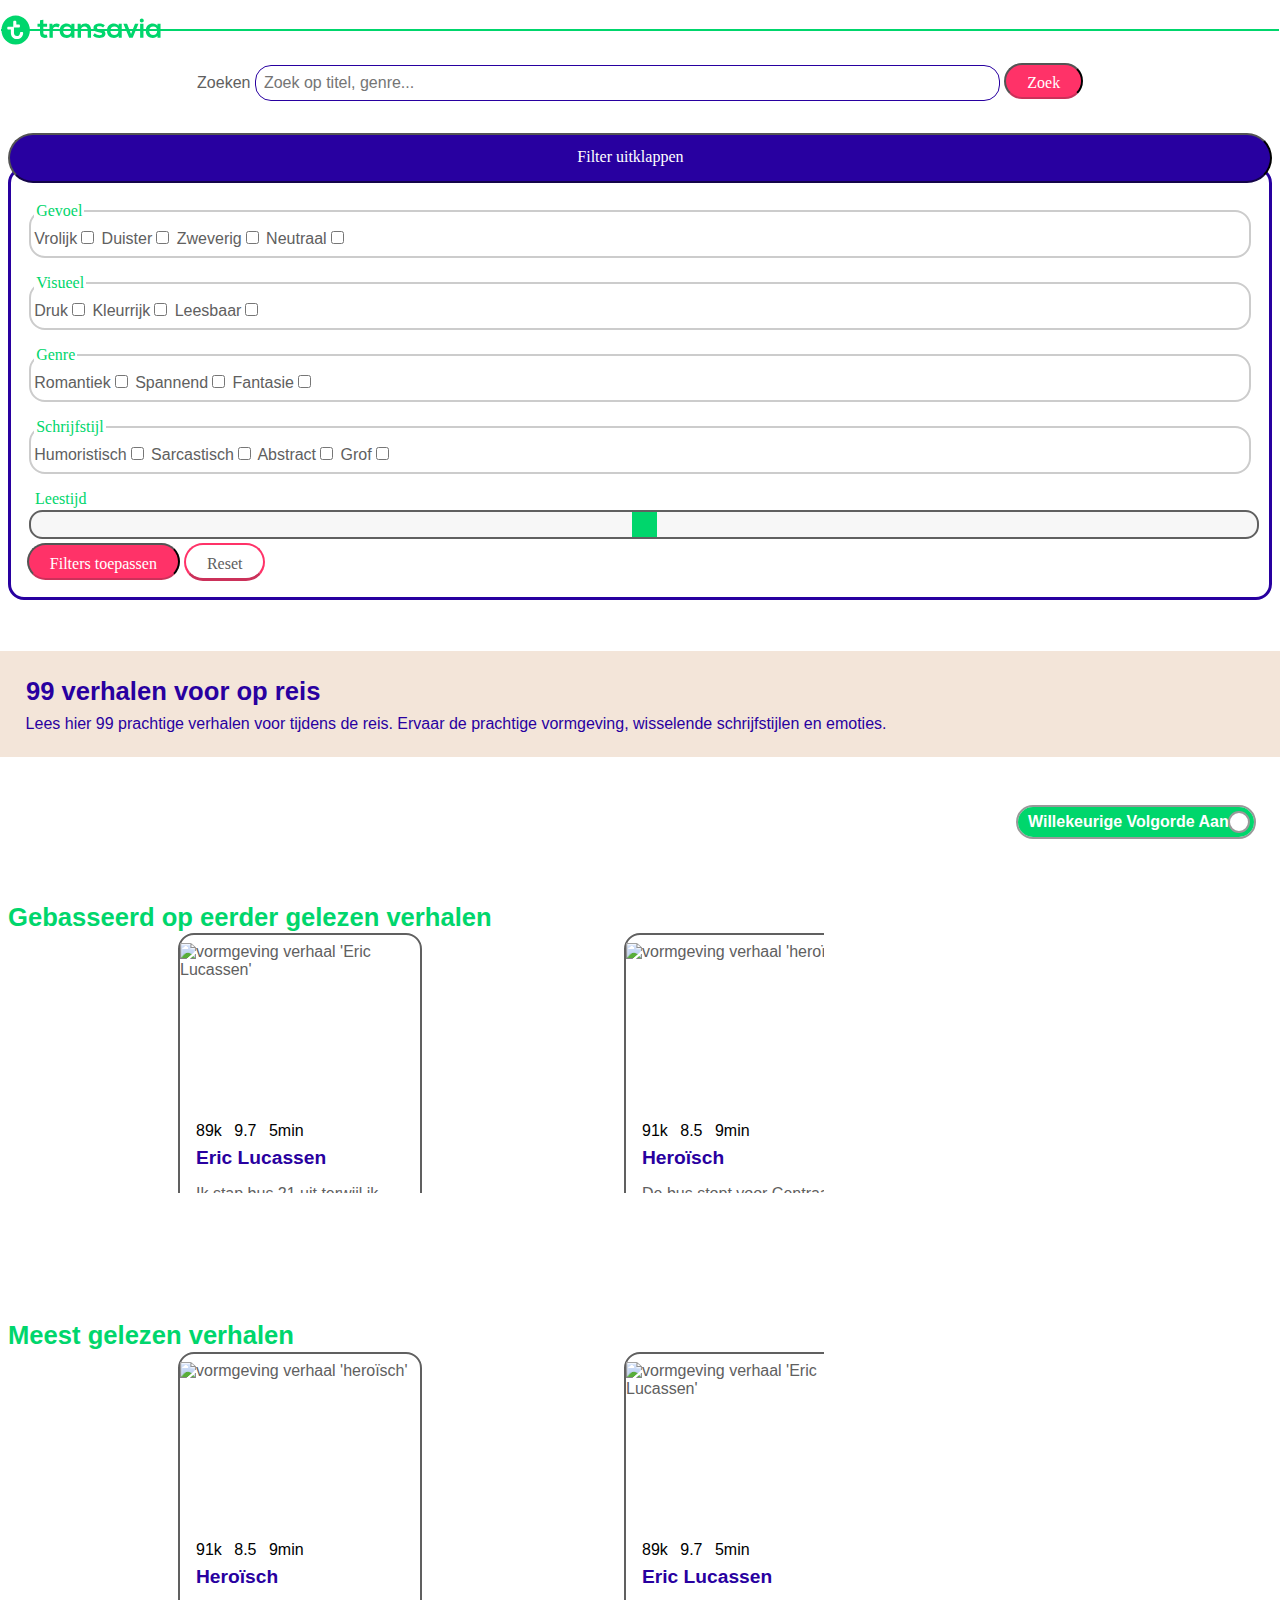
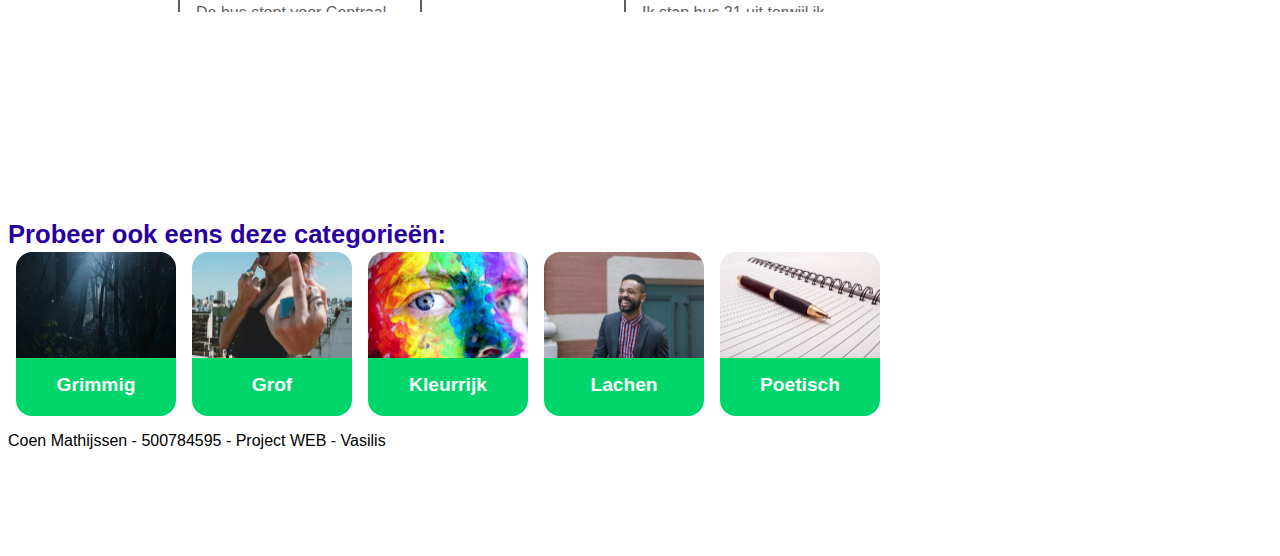
==== commit 43896ddd: "Add files via upload" ====
--- a/index.html
+++ b/index.html
@@ -127,12 +127,12 @@
 
 
         <div class="onoffswitch">
-    <input type="checkbox" name="onoffswitch" class="onoffswitch-checkbox" id="myonoffswitch" checked>
-    <label class="onoffswitch-label" for="myonoffswitch">
+            <input type="checkbox" name="onoffswitch" class="onoffswitch-checkbox" id="myonoffswitch" checked>
+            <label class="onoffswitch-label" for="myonoffswitch">
         <span class="onoffswitch-inner"></span>
         <span class="onoffswitch-switch"></span>
     </label>
-</div>
+        </div>
 
 
 
@@ -145,317 +145,576 @@
             <div class="side-scroll">
                 <article>
 
-                    <img src="afbeeldingen/verhaal-visueel-2-01.png" alt="Verhaal-gevisualiseerd">
-
-                    <footer>
-                        <i class="fas fa-eye"></i>
-                        <p>49k</p>
-
-                        <i class="fas fa-star"></i>
-                        <p>7.2</p>
+                    <img src="afbeeldingen/verhaal-visueel-2-01.png" alt="Empty space'">
+
+                    <footer>
+                        <i class="fas fa-eye"></i>
+                        <p>82k</p>
+
+                        <i class="fas fa-star"></i>
+                        <p>8.2</p>
+
+                        <i class="fas fa-clock"></i>
+                        <p>5min</p>
+                    </footer>
+
+                    <h3>Empty</h3>
+
+                    <p> Bus 21, rond het middaguur. Halte Centraal Station. Mijn zoon slaapt in zijn kinderwagen. Ik loop langs de winderige bouwputten naar de Openbare Bibliotheek. Voor de trap van de </p>
+
+                </article>
+
+
+
+
+                <article>
+
+                    <img src="afbeeldingen/eric-lucassen-01.jpg" alt="vormgeving verhaal 'Eric Lucassen'">
+
+                    <footer>
+                        <i class="fas fa-eye"></i>
+                        <p>89k</p>
+
+                        <i class="fas fa-star"></i>
+                        <p>9.7</p>
+
+                        <i class="fas fa-clock"></i>
+                        <p>5min</p>
+                    </footer>
+
+                    <h3>Eric Lucassen</h3>
+
+                    <p> Ik stap bus 21 uit terwijl ik mijn zoon op nog geen halve meter hinderlijk achtervolg. De gore klootzak heeft een uur geleden in z’n luier gescheten en dat pik ik niet. Maar hij slaapt, de hond.... </p>
+
+                    <a href="#"> > Bekijk 'Eric Lucassen'</a>
+
+                </article>
+
+
+
+                <article>
+
+                    <img src="afbeeldingen/Hero%C3%AFsch.png" alt="vormgeving verhaal 'heroïsch'">
+
+                    <footer>
+                        <i class="fas fa-eye"></i>
+                        <p>91k</p>
+
+                        <i class="fas fa-star"></i>
+                        <p>8.5</p>
+
+                        <i class="fas fa-clock"></i>
+                        <p>9min</p>
+                    </footer>
+
+                    <h3>Heroïsch</h3>
+
+                    <p> De bus stopt voor Centraal, z’n zoon slaapt in z’n armen De regen plenst hem nat, de wind jankt langs zijn oor Een drilboor drilt, een heipaal heit, een bouwput zucht Hij zoekt naar wat... </p>
+
+                    <a href="#"> > Bekijk 'Heroïsch'</a>
+
+                </article>
+
+
+                <article>
+
+                    <img src="afbeeldingen/iPhone.png" alt="vormgeving verhaal 'iphone'">
+
+                    <footer>
+                        <i class="fas fa-eye"></i>
+                        <p>56k</p>
+
+                        <i class="fas fa-star"></i>
+                        <p>7.0</p>
+
+                        <i class="fas fa-clock"></i>
+                        <p>3min</p>
+                    </footer>
+
+                    <h3>Iphone</h3>
+
+                    <p> Om een uur of 12 stapte ik op CS bus 21 uitomdat ik naar de Ipenbare Bibliotheek op weg was, waar ik Stijloefeningen van Q-No wilde lenen. Was ik al... </p>
+
+                    <a href="#"> > Bekijk 'Iphone'</a>
+
+                </article>
+
+
+
+                <article>
+
+                    <img src="afbeeldingen/johan.png" alt="vormgeving verhaal 'johan'">
+
+                    <footer>
+                        <i class="fas fa-eye"></i>
+                        <p>32k</p>
+
+                        <i class="fas fa-star"></i>
+                        <p>7.8</p>
+
+                        <i class="fas fa-clock"></i>
+                        <p>5min</p>
+                    </footer>
+
+                    <h3>Johan</h3>
+
+                    <p> In principe is het dus zo dat je uit Bus 21 stapte en op weg was naar de Openbare Bibliotheek om Stijloefeningen van Raymond Queneau te lenen. Je zocht... </p>
+
+                    <a href="#"> > Bekijk 'Johan'</a>
+
+                </article>
+
+
+
+                <article>
+
+                    <img src="afbeeldingen/Letterlijk.png" alt="vormgeving verhaal 'letterlijk'">
+
+                    <footer>
+                        <i class="fas fa-eye"></i>
+                        <p>19k</p>
+
+                        <i class="fas fa-star"></i>
+                        <p>5.2</p>
+
+                        <i class="fas fa-clock"></i>
+                        <p>8min</p>
+                    </footer>
+
+                    <h3>Letterlijk</h3>
+
+                    <p> Rond 12.00 uur stap ik uit de bus, die er letterlijk acht uur over heeft gedaan. Op het plein van Amsterdam Centraal. De regen geselt letterlijk mijn gezicht. Ik... </p>
+
+                    <a href="#"> > Bekijk 'Letterlijk'</a>
+
+                </article>
+
+
+
+                <article>
+
+                    <img src="afbeeldingen/droom.png" alt="vormgeving verhaal 'droom'">
+
+                    <footer>
+                        <i class="fas fa-eye"></i>
+                        <p>39k</p>
+
+                        <i class="fas fa-star"></i>
+                        <p>6.9</p>
+
+                        <i class="fas fa-clock"></i>
+                        <p>5min</p>
+                    </footer>
+
+                    <h3>Droom</h3>
+
+                    <p> Slierten mist zwerven rond mijn benen. Net zat ik nog in Bus 21. Het was warm, zweet parelde langs mijn slapen, mijn zoon sliep. Nu loop ik over een smal... </p>
+
+                    <a href="#"> > Bekijk 'Droom'</a>
+
+                </article>
+
+
+
+                <article>
+
+                    <img src="afbeeldingen/poep.jpg" alt="vormgeving verhaal 'poep'">
+
+                    <footer>
+                        <i class="fas fa-eye"></i>
+                        <p>66k</p>
+
+                        <i class="fas fa-star"></i>
+                        <p>5.9</p>
+
+                        <i class="fas fa-clock"></i>
+                        <p>5min</p>
+                    </footer>
+
+                    <h3>Poepen</h3>
+
+                    <p> Het welhaast slaapwekkende geschud van de bus heeft er voor gezorgd dat ik, tegen de tijd dat ik moet uitstappen (ter hoogte van Centraal Station... </p>
+
+                    <a href="#"> > Bekijk 'Poepen'</a>
+
+                </article>
+
+
+
+                <article>
+
+                    <img src="afbeeldingen/Regenboog.png" alt="vormgeving verhaal 'regenboog'">
+
+                    <footer>
+                        <i class="fas fa-eye"></i>
+                        <p>96k</p>
+
+                        <i class="fas fa-star"></i>
+                        <p>9.1</p>
 
                         <i class="fas fa-clock"></i>
                         <p>7min</p>
                     </footer>
 
-                    <h3>Notitie</h3>
-
-                </article>
-
-
-
-
-                <article>
-
-                    <img src="afbeeldingen/verhaal-visueel-2-01.png" alt="Verhaal-gevisualiseerd">
-
-                    <footer>
-                        <i class="fas fa-eye"></i>
-                        <p>49k</p>
-
-                        <i class="fas fa-star"></i>
-                        <p>7.2</p>
+                    <h3>Regenboog</h3>
+
+                    <p> Bus 21. Ik stap uit. Het is een gure dag, geen ultraviolette zonnestralen die het tere huidje van mijn zoontje aantasten. Hij ligt te slapen in z’n paarse kinderwagen... </p>
+
+                    <a href="#"> > Bekijk 'Regenboog'</a>
+
+                </article>
+
+
+
+                <article>
+
+                    <img src="afbeeldingen/Sonnet.jpg" alt="vormgeving verhaal 'sonnet'">
+
+                    <footer>
+                        <i class="fas fa-eye"></i>
+                        <p>51k</p>
+
+                        <i class="fas fa-star"></i>
+                        <p>8.4</p>
+
+                        <i class="fas fa-clock"></i>
+                        <p>9min</p>
+                    </footer>
+
+                    <h3>Sonnet</h3>
+
+                    <p> Bus 21, 12 uur, begin van de week Mijn zoon slaapt in zijn wagentje, en zo Ga ik op zoek naar Stijloefeningen van Queneau In de Openbare Bibliotheek In het Engels... </p>
+
+                    <a href="#"> > Bekijk 'Sonnet'</a>
+
+
+                </article>
+
+
+
+            </div>
+
+        </section>
+
+
+
+
+
+        <section class="meest-gelezen">
+
+            <h2>Meest gelezen verhalen</h2>
+
+
+            <div class="side-scroll">
+
+
+                <article>
+
+                    <img src="afbeeldingen/Regenboog.png" alt="vormgeving verhaal 'regenboog'">
+
+                    <footer>
+                        <i class="fas fa-eye"></i>
+                        <p>96k</p>
+
+                        <i class="fas fa-star"></i>
+                        <p>9.1</p>
 
                         <i class="fas fa-clock"></i>
                         <p>7min</p>
                     </footer>
 
-                    <h3>Notitie</h3>
-
-                </article>
-
-
-
-                <article>
-
-                    <img src="afbeeldingen/verhaal-visueel-2-01.png" alt="Verhaal-gevisualiseerd">
-
-                    <footer>
-                        <i class="fas fa-eye"></i>
-                        <p>49k</p>
-
-                        <i class="fas fa-star"></i>
-                        <p>7.2</p>
-
-                        <i class="fas fa-clock"></i>
-                        <p>7min</p>
-                    </footer>
-
-                    <h3>Notitie</h3>
-
-                </article>
-
-
-                <article class="artikelen-mobiel">
-
-                    <img src="afbeeldingen/verhaal-visueel-2-01.png" alt="Verhaal-gevisualiseerd">
-
-                    <footer>
-                        <i class="fas fa-eye"></i>
-                        <p>49k</p>
-
-                        <i class="fas fa-star"></i>
-                        <p>7.2</p>
-
-                        <i class="fas fa-clock"></i>
-                        <p>7min</p>
-                    </footer>
-
-                    <h3>Notitie</h3>
-
-                </article>
-
-
-
-                <article>
-
-                    <img src="afbeeldingen/verhaal-visueel-2-01.png" alt="Verhaal-gevisualiseerd">
-
-                    <footer>
-                        <i class="fas fa-eye"></i>
-                        <p>49k</p>
-
-                        <i class="fas fa-star"></i>
-                        <p>7.2</p>
-
-                        <i class="fas fa-clock"></i>
-                        <p>7min</p>
-                    </footer>
-
-                    <h3>Notitie</h3>
-
-                </article>
-
-
-
-                <article>
-
-                    <img src="afbeeldingen/verhaal-visueel-2-01.png" alt="Verhaal-gevisualiseerd">
-
-                    <footer>
-                        <i class="fas fa-eye"></i>
-                        <p>49k</p>
-
-                        <i class="fas fa-star"></i>
-                        <p>7.2</p>
-
-                        <i class="fas fa-clock"></i>
-                        <p>7min</p>
-                    </footer>
-
-                    <h3>Notitie</h3>
-
-                </article>
+                    <h3>Regenboog</h3>
+
+                    <p> Bus 21. Ik stap uit. Het is een gure dag, geen ultraviolette zonnestralen die het tere huidje van mijn zoontje aantasten. Hij ligt te slapen in z’n paarse kinderwagen... </p>
+
+                    <a href="#"> > Bekijk 'Regenboog'</a>
+
+                </article>
+
+
+
+                <article>
+
+                    <img src="afbeeldingen/Hero%C3%AFsch.png" alt="vormgeving verhaal 'heroïsch'">
+
+                    <footer>
+                        <i class="fas fa-eye"></i>
+                        <p>91k</p>
+
+                        <i class="fas fa-star"></i>
+                        <p>8.5</p>
+
+                        <i class="fas fa-clock"></i>
+                        <p>9min</p>
+                    </footer>
+
+                    <h3>Heroïsch</h3>
+
+                    <p> De bus stopt voor Centraal, z’n zoon slaapt in z’n armen De regen plenst hem nat, de wind jankt langs zijn oor Een drilboor drilt, een heipaal heit, een bouwput zucht Hij zoekt naar wat... </p>
+
+                    <a href="#"> > Bekijk 'Heroïsch'</a>
+
+                </article>
+
+
+
+                <article>
+
+                    <img src="afbeeldingen/eric-lucassen-01.jpg" alt="vormgeving verhaal 'Eric Lucassen'">
+
+                    <footer>
+                        <i class="fas fa-eye"></i>
+                        <p>89k</p>
+
+                        <i class="fas fa-star"></i>
+                        <p>9.7</p>
+
+                        <i class="fas fa-clock"></i>
+                        <p>5min</p>
+                    </footer>
+
+                    <h3>Eric Lucassen</h3>
+
+                    <p> Ik stap bus 21 uit terwijl ik mijn zoon op nog geen halve meter hinderlijk achtervolg. De gore klootzak heeft een uur geleden in z’n luier gescheten en dat pik ik niet. Maar hij slaapt, de hond.... </p>
+
+                    <a href="#"> > Bekijk 'Eric Lucassen'</a>
+
+                </article>
+
+
+
+                <article>
+
+                    <img src="afbeeldingen/droom3.jpg" alt="vormgeving verhaal 'Droom'">
+
+                    <footer>
+                        <i class="fas fa-eye"></i>
+                        <p>82k</p>
+
+                        <i class="fas fa-star"></i>
+                        <p>8.2</p>
+
+                        <i class="fas fa-clock"></i>
+                        <p>5min</p>
+                    </footer>
+
+                    <h3>Droom</h3>
+
+                    <p> Slierten mist zwerven rond mijn benen. Net zat ik nog in Bus 21. Het was warm, zweet parelde langs mijn slapen, mijn zoon sliep. Nu loop ik over een smal... </p>
+
+                    <a href="#"> > Bekijk 'Droom'</a>
+
+                </article>
+
+
+
+                <article>
+
+                    <img src="afbeeldingen/poep.jpg" alt="vormgeving verhaal 'poepen'">
+
+                    <footer>
+                        <i class="fas fa-eye"></i>
+                        <p>66k</p>
+
+                        <i class="fas fa-star"></i>
+                        <p>5.9</p>
+
+                        <i class="fas fa-clock"></i>
+                        <p>5min</p>
+                    </footer>
+
+                    <h3>Poepen</h3>
+
+                    <p> Het welhaast slaapwekkende geschud van de bus heeft er voor gezorgd dat ik, tegen de tijd dat ik moet uitstappen (ter hoogte van Centraal Station... </p>
+
+                    <a href="#"> > Bekijk 'Poepen'</a>
+
+                </article>
+
+
+
+                <article>
+
+                    <img src="afbeeldingen/iPhone.png" alt="vormgeving verhaal 'iphone'">
+
+                    <footer>
+                        <i class="fas fa-eye"></i>
+                        <p>56k</p>
+
+                        <i class="fas fa-star"></i>
+                        <p>7.0</p>
+
+                        <i class="fas fa-clock"></i>
+                        <p>3min</p>
+                    </footer>
+
+                    <h3>Iphone</h3>
+
+                    <p> Om een uur of 12 stapte ik op CS bus 21 uitomdat ik naar de Ipenbare Bibliotheek op weg was, waar ik Stijloefeningen van Q-No wilde lenen. Was ik al... </p>
+
+                    <a href="#"> > Bekijk 'Iphone'</a>
+
+
+                </article>
+
+
+
+                <article>
+
+                    <img src="afbeeldingen/Sonnet.jpg" alt="vormgeving verhaal 'sonnet'">
+
+                    <footer>
+                        <i class="fas fa-eye"></i>
+                        <p>51k</p>
+
+                        <i class="fas fa-star"></i>
+                        <p>8.4</p>
+
+                        <i class="fas fa-clock"></i>
+                        <p>9min</p>
+                    </footer>
+
+                    <h3>Sonnet</h3>
+
+                    <p> Bus 21, 12 uur, begin van de week Mijn zoon slaapt in zijn wagentje, en zo Ga ik op zoek naar Stijloefeningen van Queneau In de Openbare Bibliotheek In het Engels... </p>
+
+                    <a href="#"> > Bekijk 'Sonnet'</a>
+
+                </article>
+
+
+
+                <article>
+
+                    <img src="afbeeldingen/droom.png" alt="vormgeving verhaal 'droom'">
+
+                    <footer>
+                        <i class="fas fa-eye"></i>
+                        <p>39k</p>
+
+                        <i class="fas fa-star"></i>
+                        <p>6.9</p>
+
+                        <i class="fas fa-clock"></i>
+                        <p>5min</p>
+                    </footer>
+
+                    <h3>Droom</h3>
+
+                    <p> Slierten mist zwerven rond mijn benen. Net zat ik nog in Bus 21. Het was warm, zweet parelde langs mijn slapen, mijn zoon sliep. Nu loop ik over een smal... </p>
+
+                    <a href="#"> > Bekijk 'Droom'</a>
+
+
+                </article>
+
+
+
+                <article>
+
+                    <img src="afbeeldingen/stoned.png" alt="vormgeving verhaal 'stoned'">
+
+                    <footer>
+                        <i class="fas fa-eye"></i>
+                        <p>36k</p>
+
+                        <i class="fas fa-star"></i>
+                        <p>7.5</p>
+
+                        <i class="fas fa-clock"></i>
+                        <p>6min</p>
+                    </footer>
+
+                    <h3>Stoned</h3>
+
+                    <p> Zodra ik de bus uitstap steek ik een dikke vette joint op. De derde van de dag al. Ik neem een lange haal, inhaleer diep, houd de rook een tijdje binnen en blaas... </p>
+
+                    <a href="#"> > Bekijk 'Stoned'</a>
+
+                </article>
+
+
+
+                <article>
+
+                    <img src="afbeeldingen/johan.png" alt="vormgeving verhaal 'johan'">
+
+                    <footer>
+                        <i class="fas fa-eye"></i>
+                        <p>32k</p>
+
+                        <i class="fas fa-star"></i>
+                        <p>7.8</p>
+
+                        <i class="fas fa-clock"></i>
+                        <p>5min</p>
+                    </footer>
+
+                    <h3>Johan</h3>
+
+                    <p> In principe is het dus zo dat je uit Bus 21 stapte en op weg was naar de Openbare Bibliotheek om Stijloefeningen van Raymond Queneau te lenen. Je zocht... </p>
+
+                    <a href="#"> > Bekijk 'Johan'</a>
+
+                </article>
+
+
+
+
+
             </div>
 
         </section>
 
 
 
-
-
-        <section class="meest-gelezen">
-
-            <h2>Meest gelezen verhalen</h2>
-
-
-            <div class="side-scroll">
-                <article>
-
-                    <img src="afbeeldingen/verhaal-visueel-2-01.png" alt="Verhaal-gevisualiseerd">
-
-                    <footer>
-                        <i class="fas fa-eye"></i>
-                        <p>49k</p>
-
-                        <i class="fas fa-star"></i>
-                        <p>7.2</p>
-
-                        <i class="fas fa-clock"></i>
-                        <p>7min</p>
-                    </footer>
-
-                    <h3>Notitie</h3>
-
-                </article>
-
-
-
-
-                <article>
-
-                    <img src="afbeeldingen/verhaal-visueel-2-01.png" alt="Verhaal-gevisualiseerd">
-
-                    <footer>
-                        <i class="fas fa-eye"></i>
-                        <p>49k</p>
-
-                        <i class="fas fa-star"></i>
-                        <p>7.2</p>
-
-                        <i class="fas fa-clock"></i>
-                        <p>7min</p>
-                    </footer>
-
-                    <h3>Notitie</h3>
-
-                </article>
-
-
-
-                <article>
-
-                    <img src="afbeeldingen/verhaal-visueel-2-01.png" alt="Verhaal-gevisualiseerd">
-
-                    <footer>
-                        <i class="fas fa-eye"></i>
-                        <p>49k</p>
-
-                        <i class="fas fa-star"></i>
-                        <p>7.2</p>
-
-                        <i class="fas fa-clock"></i>
-                        <p>7min</p>
-                    </footer>
-
-                    <h3>Notitie</h3>
-
-                </article>
-
-
-                <article class="artikelen-mobiel">
-
-                    <img src="afbeeldingen/verhaal-visueel-2-01.png" alt="Verhaal-gevisualiseerd">
-
-                    <footer>
-                        <i class="fas fa-eye"></i>
-                        <p>49k</p>
-
-                        <i class="fas fa-star"></i>
-                        <p>7.2</p>
-
-                        <i class="fas fa-clock"></i>
-                        <p>7min</p>
-                    </footer>
-
-                    <h3>Notitie</h3>
-
-                </article>
-
-
-
-                <article>
-
-                    <img src="afbeeldingen/verhaal-visueel-2-01.png" alt="Verhaal-gevisualiseerd">
-
-                    <footer>
-                        <i class="fas fa-eye"></i>
-                        <p>49k</p>
-
-                        <i class="fas fa-star"></i>
-                        <p>7.2</p>
-
-                        <i class="fas fa-clock"></i>
-                        <p>7min</p>
-                    </footer>
-
-                    <h3>Notitie</h3>
-
-                </article>
-
-
-
-                <article>
-
-                    <img src="afbeeldingen/verhaal-visueel-2-01.png" alt="Verhaal-gevisualiseerd">
-
-                    <footer>
-                        <i class="fas fa-eye"></i>
-                        <p>49k</p>
-
-                        <i class="fas fa-star"></i>
-                        <p>7.2</p>
-
-                        <i class="fas fa-clock"></i>
-                        <p>7min</p>
-                    </footer>
-
-                    <h3>Notitie</h3>
-
-                </article>
-            </div>
-
-        </section>
-
-
-
         <section>
 
-        <h2> Probeer ook eens deze categorieën: </h2>
-
-        <figure>
-            <img src="afbeeldingen/grimmig.jpeg" alt="categorie grimmig"/>
-
-            <figcaption>
-                <h3>Grimmig</h3>
-            </figcaption>
-        </figure>
-
-
-        <figure>
-            <img src="afbeeldingen/grof.jpeg" alt="categorie grof"/>
-
-            <figcaption>
-                <h3>Grof</h3>
-            </figcaption>
-        </figure>
-
-
-        <figure>
-            <img src="afbeeldingen/kleurrijk.jpeg" alt="categorie kleurrijk"/>
-
-            <figcaption>
-                <h3>Kleurrijk</h3>
-            </figcaption>
-        </figure>
-
-
-        <figure>
-            <img src="afbeeldingen/lachen.jpeg" alt="categorie lachen"/>
-
-            <figcaption>
-                <h3>Lachen</h3>
-            </figcaption>
-        </figure>
-
-
-        <figure>
-            <img src="afbeeldingen/poetisch.jpeg" alt="categorie poetisch"/>
-
-            <figcaption>
-                <h3>Poetisch</h3>
-            </figcaption>
-        </figure>
+            <h2> Probeer ook eens deze categorieën: </h2>
+
+            <figure>
+                <img src="afbeeldingen/grimmig.jpeg" alt="categorie grimmig" />
+
+                <figcaption>
+                    <h3>Grimmig</h3>
+                </figcaption>
+            </figure>
+
+
+            <figure>
+                <img src="afbeeldingen/grof.jpeg" alt="categorie grof" />
+
+                <figcaption>
+                    <h3>Grof</h3>
+                </figcaption>
+            </figure>
+
+
+            <figure>
+                <img src="afbeeldingen/kleurrijk.jpeg" alt="categorie kleurrijk" />
+
+                <figcaption>
+                    <h3>Kleurrijk</h3>
+                </figcaption>
+            </figure>
+
+
+            <figure>
+                <img src="afbeeldingen/lachen.jpeg" alt="categorie lachen" />
+
+                <figcaption>
+                    <h3>Lachen</h3>
+                </figcaption>
+            </figure>
+
+
+            <figure>
+                <img src="afbeeldingen/poetisch.jpeg" alt="categorie poetisch" />
+
+                <figcaption>
+                    <h3>Poetisch</h3>
+                </figcaption>
+            </figure>
 
 
         </section>
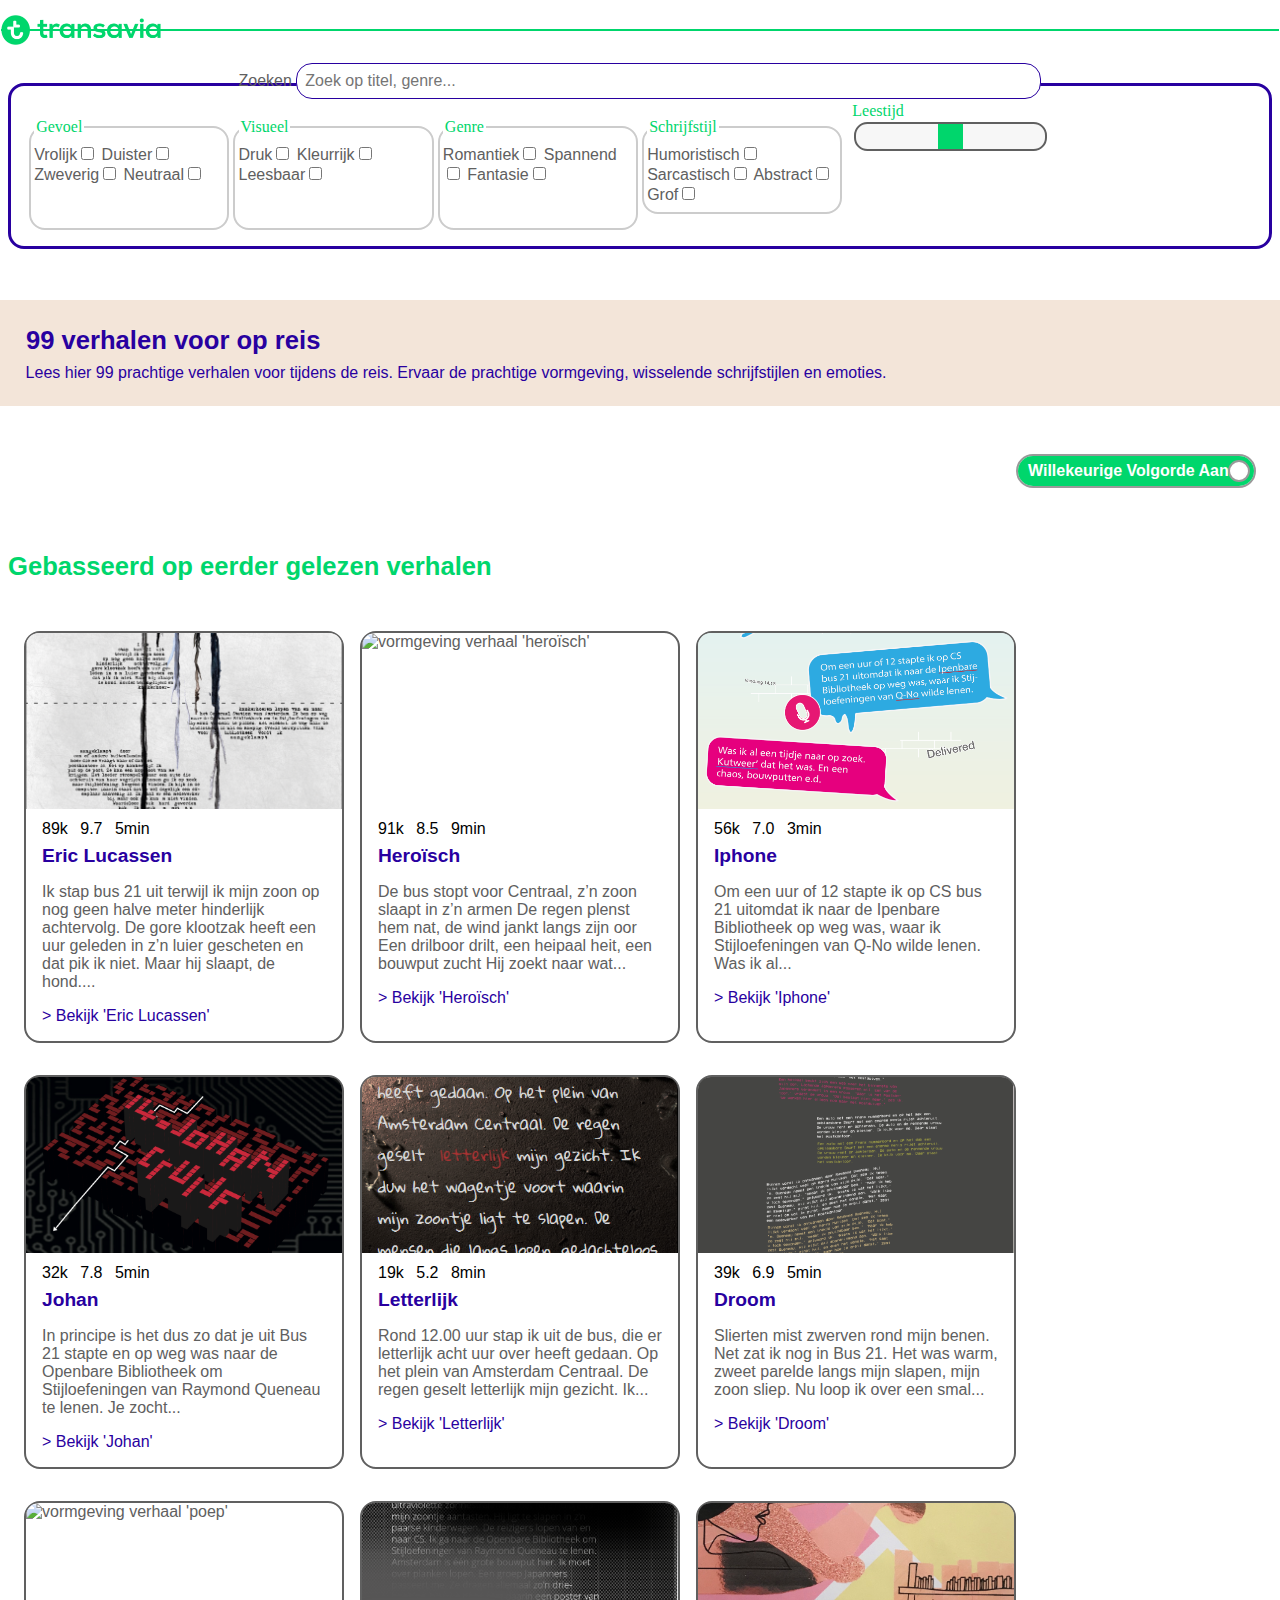
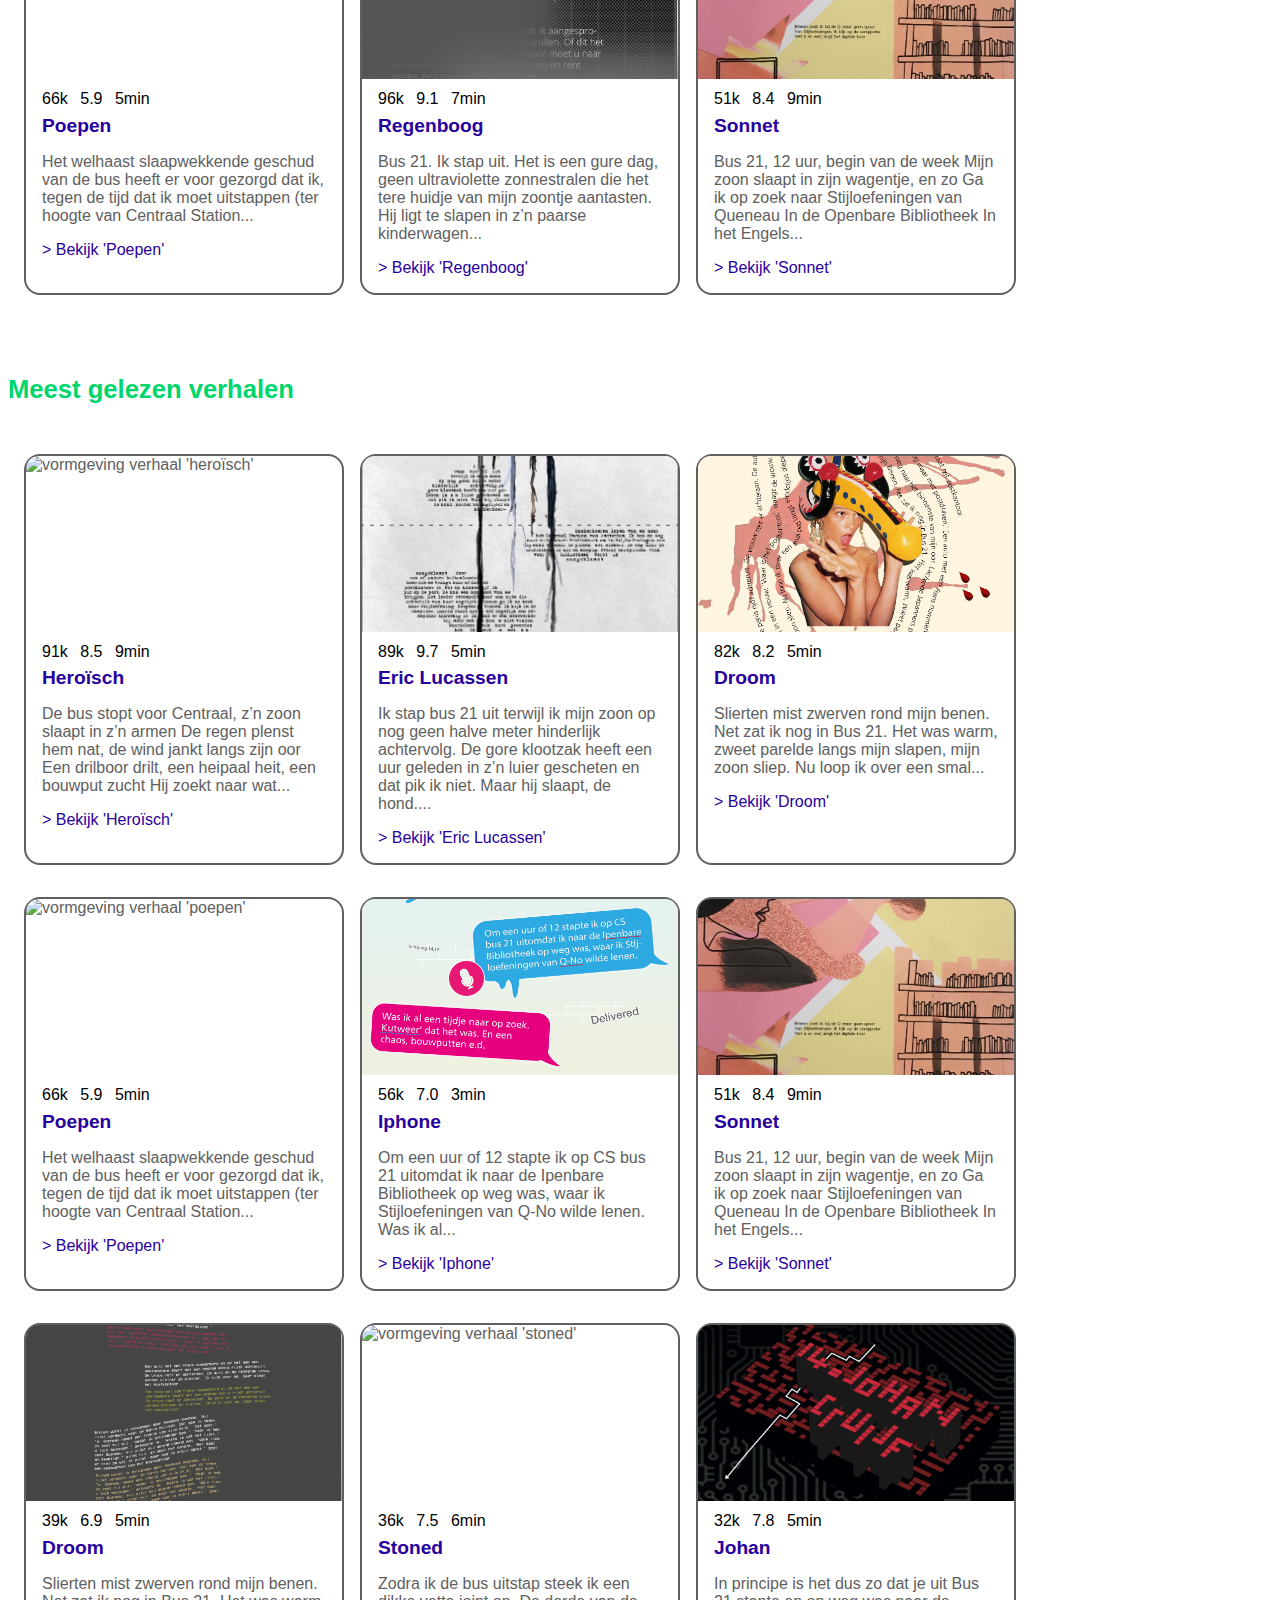
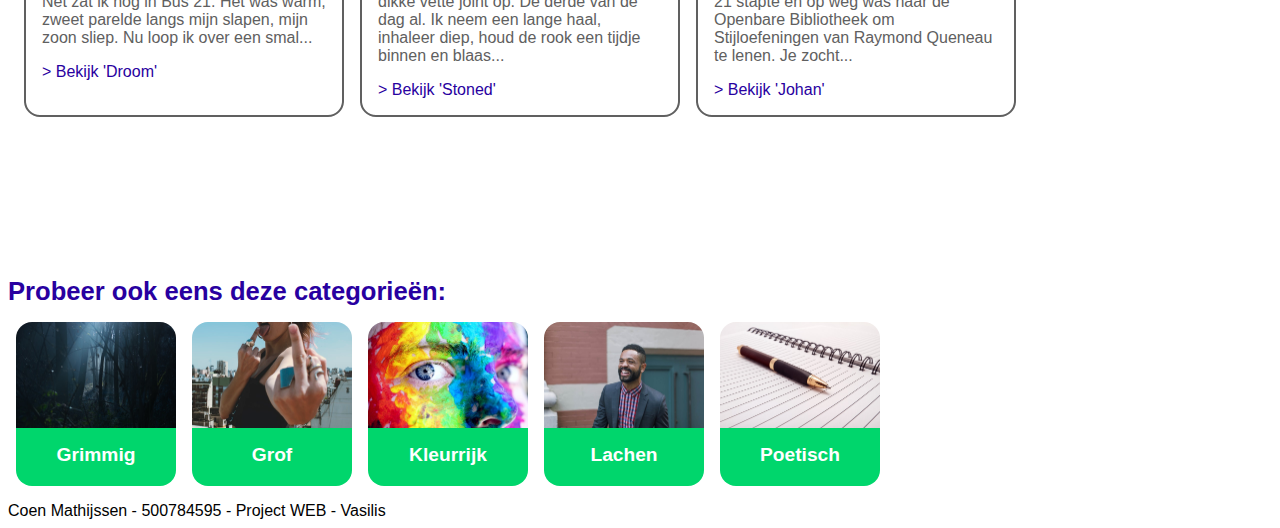
==== commit ff8223a3: "Add files via upload" ====
--- a/index.html
+++ b/index.html
@@ -33,7 +33,7 @@
 
         <nav>
 
-            <a href="index.html"><img src="afbeeldingen/transavia-logo.svg" class="logo" alt="logo Transavia"></a>
+            <a href="index.html"><img src="afbeeldingen/Transavia_logo.svg.png" class="logo" alt="logo Transavia"></a>
 
             <ul>
 
--- a/CSS/stylesheet.css
+++ b/CSS/stylesheet.css
@@ -52,7 +52,14 @@
 
 .fas.fa-user:hover,
 .far.fa-heart:hover,
-.fas.fa-download:hover {
+.fas.fa-download:hover,
+.fas.fa-user:focus,
+.far.fa-heart:focus,
+.fas.fa-download:focus,
+.fas.fa-user:active,
+.far.fa-heart:active,
+.fas.fa-download:active {
+
     color: #ff3268;
     transition: 0.3s;
 }
@@ -62,6 +69,11 @@
     justify-content: flex-end;
     margin-top: -2.3em;
 }
+
+header li {
+    margin: 0 0.7em;
+}
+
 
 header li {
     margin: 0 0.7em;
@@ -88,6 +100,7 @@
     border: solid 0.5px #2800a0;
     border-radius: 1em;
     padding-left: 0.5em;
+    width: 52%;
     width: 58%;
 }
 
@@ -214,6 +227,7 @@
 }
 
 
+
 /************************************** BODY **************************************/
 
 
@@ -249,6 +263,7 @@
 .fas fa-star,
 .fas fa-clock {
     display: inline;
+    color: #202020;
     color: black;
     margin: 0em 0.5em 0em 0em;
     text-align: center;
@@ -268,6 +283,41 @@
     margin-right: 1em;
     margin-top: 3em;
 }
+
+.onoffswitch-checkbox {
+    display: none;
+}
+
+.onoffswitch-label {
+    display: block;
+    overflow: hidden;
+    cursor: pointer;
+    border: 2px solid #999999;
+    border-radius: 20px;
+}
+
+.onoffswitch-inner {
+    display: block;
+    width: 200%;
+    margin-left: -100%;
+    transition: margin 0.3s ease-in 0s;
+}
+
+.onoffswitch-inner:before,
+.onoffswitch-inner:after {
+    display: block;
+    float: left;
+    width: 50%;
+    height: 30px;
+    padding: 0;
+    line-height: 30px;
+    font-size: 1em;
+    color: white;
+    font-family: "nexabold", sans-serif;
+    font-weight: bold;
+    box-sizing: border-box;
+}
+
 
 .onoffswitch-checkbox {
     display: none;
@@ -356,7 +406,13 @@
 
 article img {
     width: calc(100% + 2em);
-    margin: -0.5em -1em 0 -1em;
+    margin: -1em -1em 0.5em -1em;
+    border-top-left-radius: 0.8em;
+    border-top-right-radius: 0.8em;
+    display: block;
+    height: 11em;
+    object-fit: cover;
+    margin: -1em -1em 0.5em -1em;
     display: block;
     height: 11em;
 }
@@ -372,6 +428,13 @@
 article a {
     color: #2800a0;
     text-decoration: none;
+    visibility: hidden;
+    position: absolute;
+}
+
+article > p:last-of-type {
+    visibility: hidden;
+    position: absolute;
 }
 
 article a:hover {
@@ -400,20 +463,19 @@
 
 section>h2 {
     margin-top: 0em;
+    padding-bottom: 0.5em;
 }
 
 main section:first-of-type {
     margin-bottom: -30em;
 }
 
-
-
 .meest-gelezen {
     margin-bottom: -25em;
 }
 
+
 /************** CATEGORIEËN ***************/
-
 
 section:last-of-type {
     display: flex;
@@ -424,26 +486,23 @@
 section:last-of-type>h2 {
     flex-basis: 100%;
     color: #2800a0;
-    margin-bottom: -0.5em;
-}
-
+    margin-bottom: 0.5em;
+}
 
 figure>img {
-    max-width: 10em;
+    max-width: 7.5em;
     border-top-left-radius: 1em;
     border-top-right-radius: 1em;
     flex-basis: auto;
     margin: auto -2em;
-
 }
 
 figure>figcaption {
-    max-width: 10em;
+    max-width: 7.5em;
     background-color: #00d66c;
     padding: 0.05em;
     margin: auto -2em;
     margin-top: -0.5em;
-
     text-align: center;
     color: white;
     border-bottom-left-radius: 1em;
@@ -452,3 +511,232 @@
     justify-content: flex-end;
     overflow: hidden;
 }
+
+
+/************** IPAD BREAKPOINT ***************/
+
+@media screen and (min-width: 44rem) {
+    .side-scroll {
+        width: auto;
+        height: auto;
+        overflow-y: auto;
+        overflow-x: auto;
+        transform: rotate(0deg);
+        transform-origin: right top;
+        transform: rotate(0deg);
+        margin-top: auto;
+        margin-bottom: auto;
+    }
+
+    article {
+        border: solid 2px #606060;
+        box-sizing: border-box;
+        border-radius: 1em;
+        margin: 1em;
+        padding: 1em;
+        width: 20em;
+        transform: rotate(0deg);
+        transform-origin: right top;
+    }
+
+    main section article:first-of-type {
+        display: none;
+    }
+
+    main section:first-of-type {
+        margin-bottom: auto;
+    }
+
+    .meest-gelezen {
+        margin-bottom: auto;
+    }
+
+
+    article a {
+    visibility: visible;
+        position: relative;
+}
+
+article > p:last-of-type {
+    visibility: visible;
+    position: relative;
+}
+
+    main section div {
+        display: grid;
+        grid-template-columns: repeat(2, 19em);
+        grid-column-gap: 2rem;
+        grid-row-gap: 0rem;
+    }
+
+
+
+
+
+/************** FILTERS ***************/
+
+
+.filter {
+    border: solid 3px #2800a0;
+    border-radius: 1em;
+    padding: 1em;
+    margin-top: -1em;
+}
+
+button:first-of-type {
+    display: none;
+    }
+
+    form [type=submit], form [type=reset] {
+        display: none;
+    }
+
+legend {
+    font-family: nexabold;
+    color: #00d66c;
+    font-size: 1em;
+}
+
+fieldset {
+    border: solid 2px #cccccc;
+    padding: 0.5em 0.2em 0.5em 0.2em;
+    border-radius: 1em;
+    margin-top: 1em;
+}
+
+fieldset:last-of-type {
+    margin-bottom: 1em;
+}
+
+[type:range] {
+    padding: 0em 1em 2em 1em;
+}
+
+.leestijd-filter {
+    padding: 0em 0.5em 0em 0.5em;
+    font-family: nexabold;
+    color: #00d66c;
+    font-size: 1em;
+}
+
+.slider {
+    -webkit-appearance: none;
+    width: 100%;
+    height: 25px;
+    background: #F7F7F7;
+    border: solid 2px #606060;
+    border-radius: 1em;
+}
+
+.slider:hover {
+    opacity: 1;
+}
+
+.slider::-webkit-slider-thumb {
+    -webkit-appearance: none;
+    appearance: none;
+    width: 25px;
+    height: 25px;
+    background: #00d66c;
+    cursor: pointer;
+}
+
+.slider::-moz-range-thumb {
+    width: 25px;
+    height: 25px;
+    background: #00d66c;
+    cursor: pointer;
+}
+
+
+
+    .filter {
+        display: grid;
+        grid-template-columns: 1fr 1fr 1fr 1fr 1fr 1fr;
+        grid-column-gap: 0rem;
+    }
+
+
+
+}
+
+
+
+
+/************** LAPTOP BREAKPOINT ***************/
+
+@media screen and (min-width: 65rem) {
+
+main section div {
+        display: grid;
+        grid-template-columns: repeat(3, 19em);
+        grid-column-gap: 2rem;
+        grid-row-gap: 0rem;
+    }
+
+
+}
+
+main section:first-of-type {
+    margin-bottom: 5em;
+}
+
+main section:last-of-type {
+    margin-top: 5em;
+}
+
+
+section>h2 {
+    margin-top: 0em;
+}
+
+main section:first-of-type {
+    margin-bottom: 0em;
+}
+
+
+
+.meest-gelezen {
+    margin-bottom: 0em;
+}
+
+/************** CATEGORIEËN ***************/
+
+
+section:last-of-type {
+    display: flex;
+    flex-wrap: wrap;
+    justify-content: flex-start;
+}
+
+section:last-of-type>h2 {
+    flex-basis: 100%;
+    color: #2800a0;
+    margin-bottom: -0.5em;
+}
+
+
+figure>img {
+    max-width: 10em;
+    border-top-left-radius: 1em;
+    border-top-right-radius: 1em;
+    flex-basis: auto;
+    margin: auto -2em;
+
+}
+
+figure>figcaption {
+    max-width: 10em;
+    background-color: #00d66c;
+    padding: 0.05em;
+    margin: auto -2em;
+    margin-top: -0.5em;
+
+    text-align: center;
+    color: white;
+    border-bottom-left-radius: 1em;
+    border-bottom-right-radius: 1em;
+    flex-basis: auto;
+    justify-content: flex-end;
+    overflow: hidden;
+}
